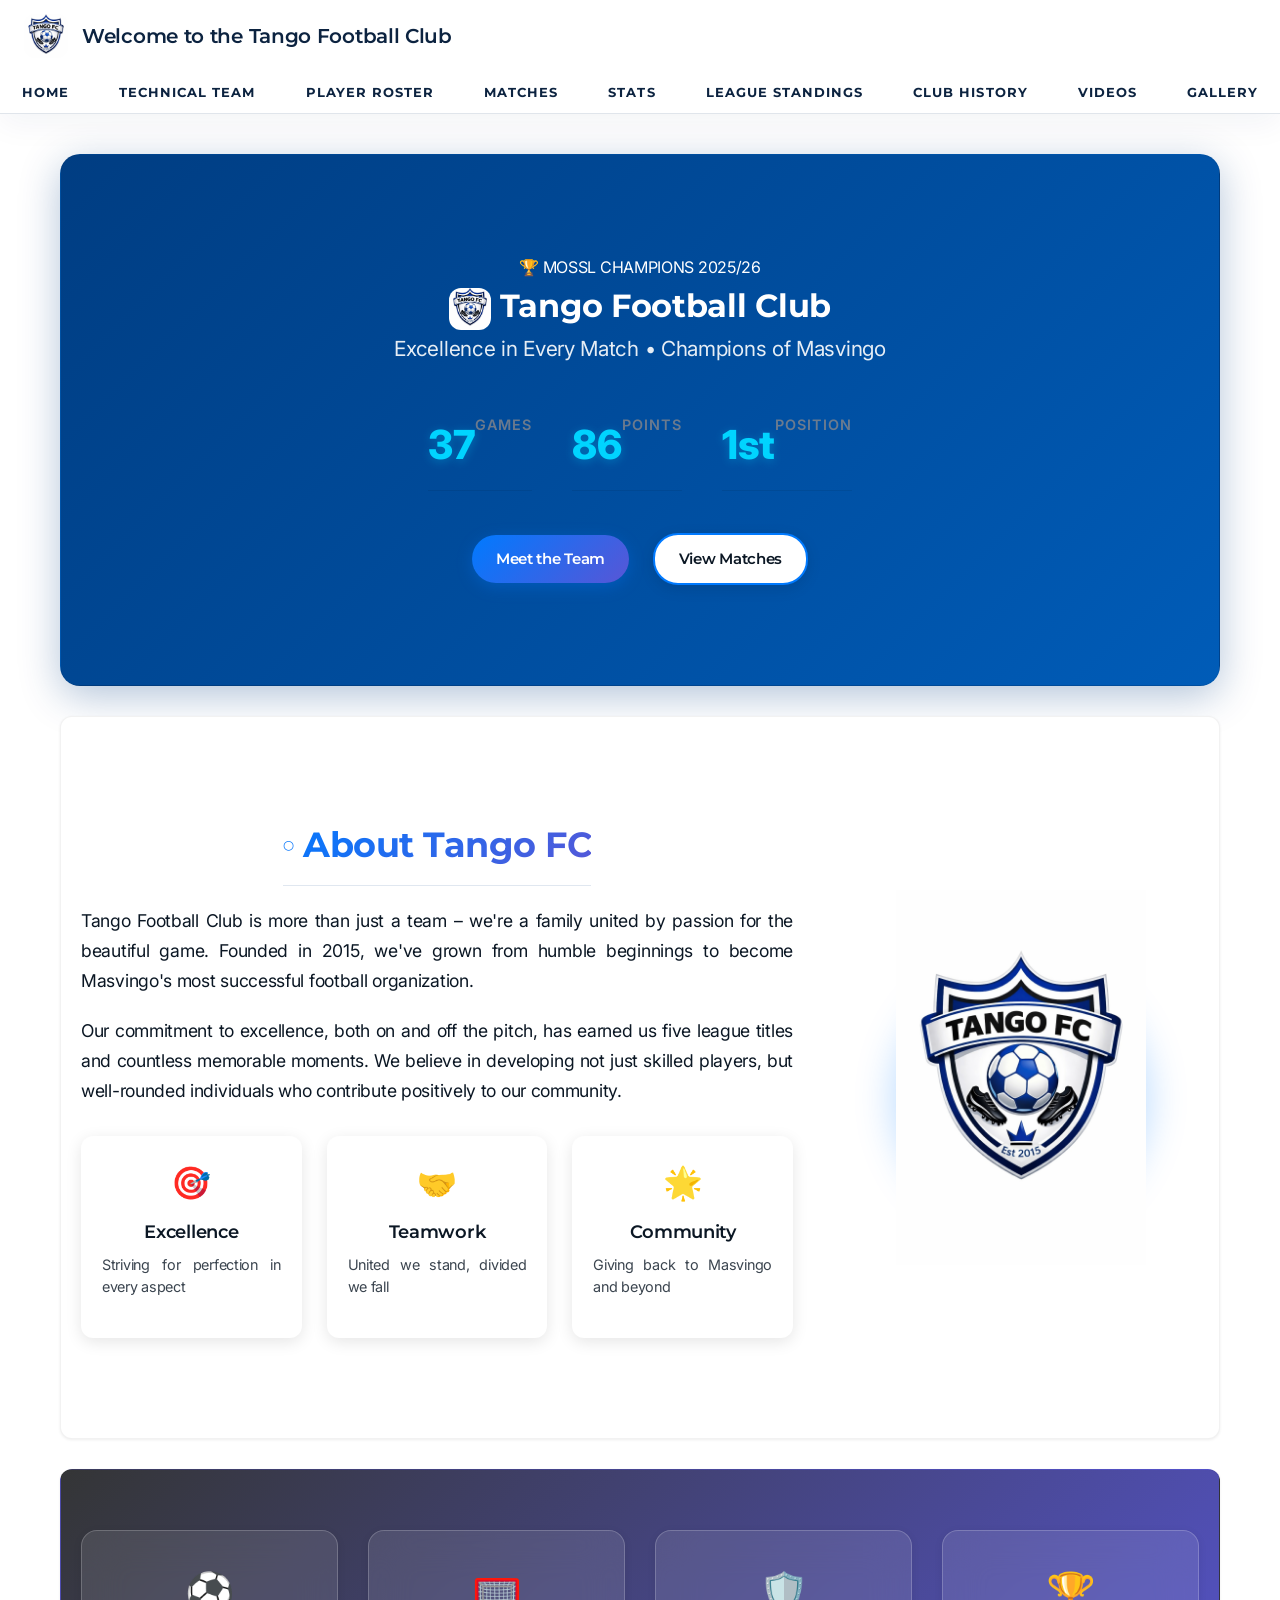
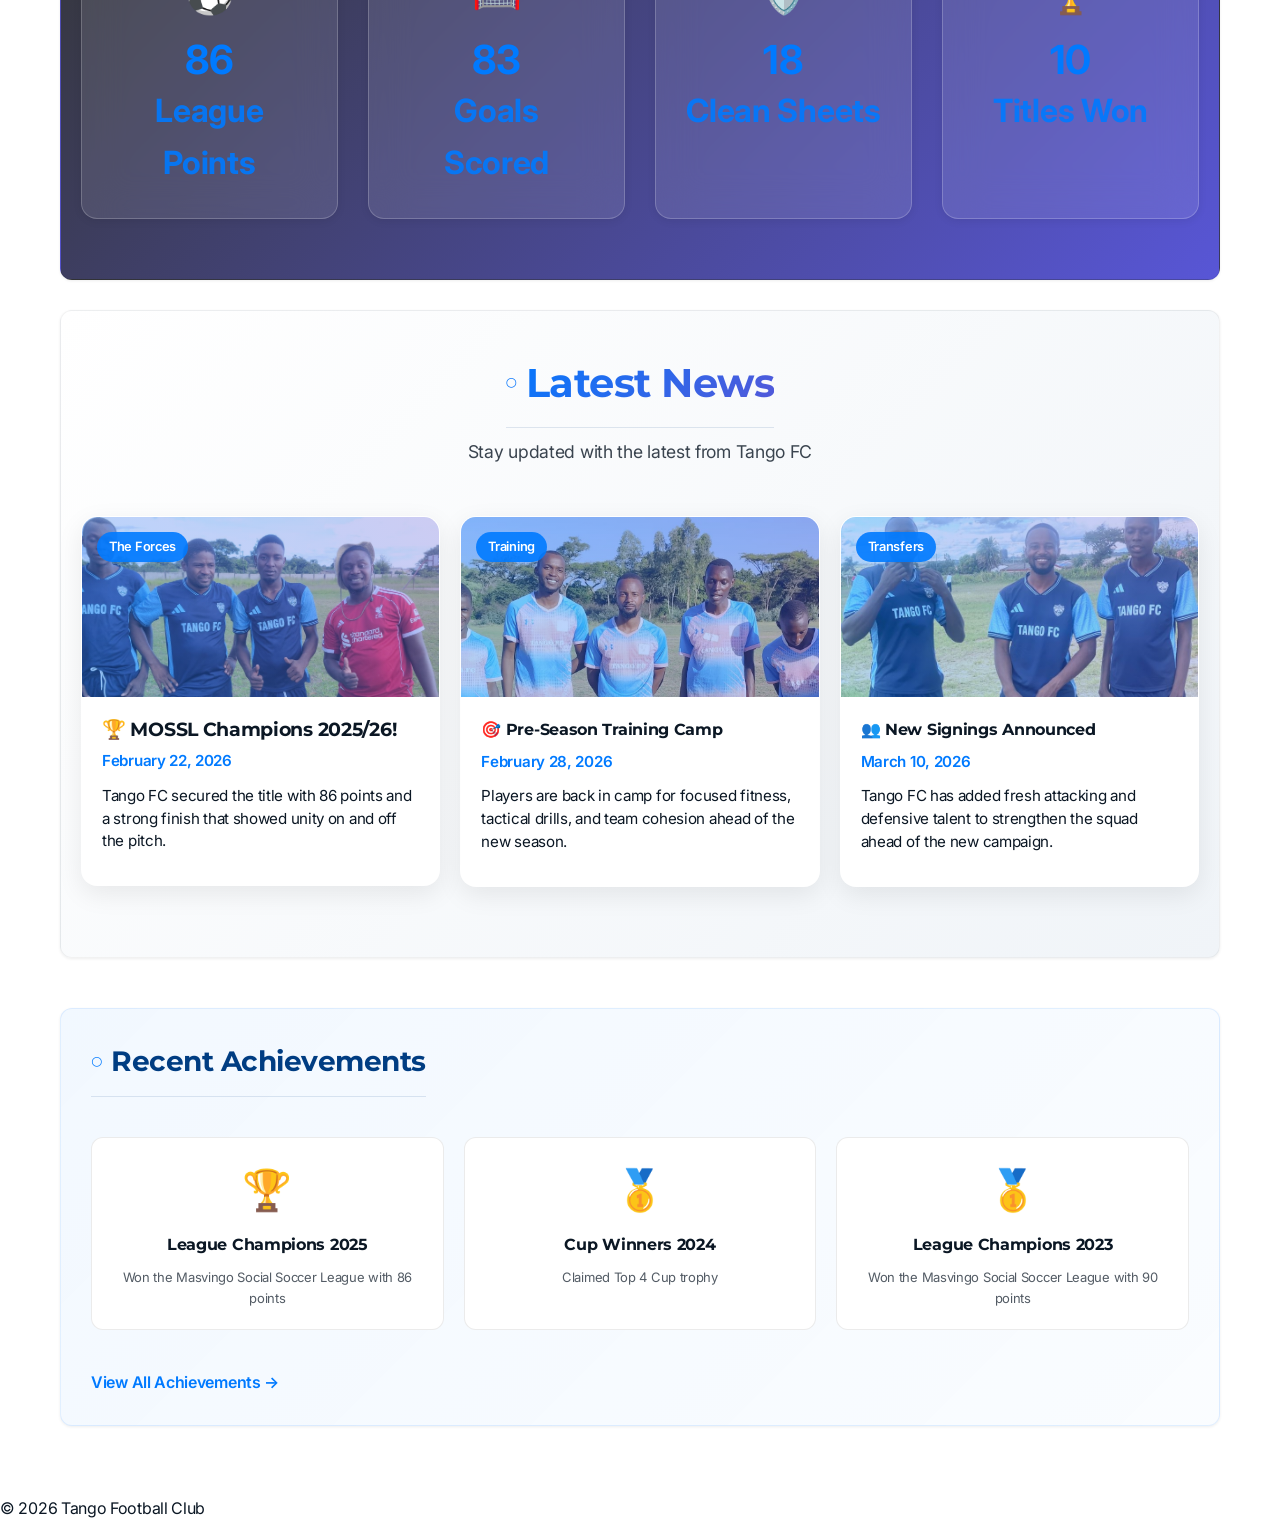
==== index.html @ 54582435 "gall" ====
<!DOCTYPE html>
<html lang="en">
<head>
    <meta charset="UTF-8">
    <meta name="viewport" content="width=device-width, initial-scale=1.0">
    <title>Tango Football Club</title>
    <link rel="stylesheet" href="css/style.css">
    <link rel="stylesheet"
href="https://cdnjs.cloudflare.com/ajax/libs/font-awesome/6.5.0/css/all.min.css">
</head>
<body>
    <header>
        <div class="header-top">
            <div class="header-brand">
                <img src="images/tangoforces.jpg" alt="Tango Forces Logo" class="header-logo">
                <h1>Welcome to the Tango Football Club</h1>
            </div>
        </div>
        <nav>
            <ul class="nav-links">
                <li><a href="index.html">Home</a></li>
                <li><a href="technical-team.html">Technical Team</a></li>
                <li><a href="roster.html">Player Roster</a></li>
                <li><a href="matches.html">Matches</a></li>
                <li><a href="stats.html">Stats</a></li>
                <li><a href="league-standings.html">League Standings</a></li>
                <li><a href="history.html">Club History</a></li>
                <li><a href="videos.html">Videos</a></li>
                <li><a href="gallery.html">Gallery</a></li>
               
            </ul>
        </nav>
    </header>
    <main>
        <!-- Hero Section -->
        <section class="hero">
            <div class="hero-background">
                <div class="hero-overlay"></div>
                <div class="hero-pattern"></div>
            </div>
            <div class="hero-content">
                <div class="hero-badge">
                    <span>🏆 MOSSL CHAMPIONS 2025/26</span>
                </div>
                <h1><img src="images/tangoforces.jpg" alt="Tango Forces Logo" class="hero-logo"> Tango Football Club</h1>
                <p class="hero-subtitle">Excellence in Every Match • Champions of Masvingo</p>
                <div class="hero-stats">
                    <div class="stat-item">
                        <span class="stat-number">37</span>
                        <span class="stat-label">Games</span>
                    </div>
                    <div class="stat-item">
                        <span class="stat-number">86</span>
                        <span class="stat-label">Points</span>
                    </div>
                    <div class="stat-item">
                        <span class="stat-number">1st</span>
                        <span class="stat-label">Position</span>
                    </div>
                </div>
                <div class="hero-actions">
                    <a href="roster.html" class="btn-primary">Meet the Team</a>
                    <a href="matches.html" class="btn-secondary">View Matches</a>
                </div>
            </div>
            <div class="hero-scroll">
               
            </div>
        </section>

        <!-- About Section -->
        <section class="about-club">
            <div class="section-container">
                <div class="about-content">
                    <div class="about-text">
                        <h2 style="text-align: centre;">About Tango FC</h2>
                        <p>Tango Football Club is more than just a team – we're a family united by passion for the beautiful game. Founded in 2015, we've grown from humble beginnings to become Masvingo's most successful football organization.</p>
                        <p>Our commitment to excellence, both on and off the pitch, has earned us five league titles and countless memorable moments. We believe in developing not just skilled players, but well-rounded individuals who contribute positively to our community.</p>
                        <div class="about-values">
                            <div class="value-item">
                                <span class="value-icon">🎯</span>
                                <h4>Excellence</h4>
                                <p>Striving for perfection in every aspect</p>
                            </div>
                            <div class="value-item">
                                <span class="value-icon">🤝</span>
                                <h4>Teamwork</h4>
                                <p>United we stand, divided we fall</p>
                            </div>
                            <div class="value-item">
                                <span class="value-icon">🌟</span>
                                <h4>Community</h4>
                                <p>Giving back to Masvingo and beyond</p>
                            </div>
                        </div>
                    </div>
                    <div class="about-image">
                        <div class="image-placeholder">
                            <img src="images/tangoforces.jpg" width="300" height="800">
                            
                        </div>
                    </div>
                </div>
            </div>
        </section>

        <!-- Quick Stats Section -->
        <section class="quick-stats">
            <div class="stats-container">
                <div class="stat-card">
                    <div class="stat-icon">⚽</div>
                    <div class="stat-info">
                        <span class="stat-value">86</span>
                        <span class="stat-desc">League Points</span>
                    </div>
                </div>
                <div class="stat-card">
                    <div class="stat-icon">🥅</div>
                    <div class="stat-info">
                        <span class="stat-value">83</span>
                        <span class="stat-desc">Goals Scored</span>
                    </div>
                </div>
                <div class="stat-card">
                    <div class="stat-icon">🛡️</div>
                    <div class="stat-info">
                        <span class="stat-value">18</span>
                        <span class="stat-desc">Clean Sheets</span>
                    </div>
                </div>
                <div class="stat-card">
                    <div class="stat-icon">🏆</div>
                    <div class="stat-info">
                        <span class="stat-value">10</span>
                        <span class="stat-desc">Titles Won</span>
                    </div>
                </div>
            </div>
        </section>

     <!-- Latest News Section -->
        <section class="latest-news">
            <div class="section-container">
                <div class="section-header">
                    <h2>Latest News</h2>
                    <p>Stay updated with the latest from Tango FC</p>
                </div>
                <div class="news-grid">
                    <div class="news-card featured">
                        <div class="news-image">
                            <span class="news-category">The Forces</span>
                            <img src="images/new2.jpg" alt="Tango Forces" onerror="this.style.display='none'">
                            <div class="news-overlay"></div>
                        </div>
                        <div class="news-content">
                            <h3>🏆 MOSSL Champions 2025/26!</h3>
                            <p class="news-date">February 22, 2026</p>
                            <p>Tango FC secured the title with 86 points and a strong finish that showed unity on and off the pitch.</p>
                            
                        </div>
                    </div>
                    <div class="news-card">
                        <div class="news-image">
                            <span class="news-category">Training</span>
                            <img src="images/tango1111.jpg" alt="Training Camp" onerror="this.style.display='none'">
                            <div class="news-overlay"></div>
                        </div>
                        <div class="news-content">
                            <h4>🎯 Pre-Season Training Camp</h4>
                            <p class="news-date">February 28, 2026</p>
                            <p>Players are back in camp for focused fitness, tactical drills, and team cohesion ahead of the new season.</p>
                            
                        </div>
                    </div>
                    <div class="news-card">
                        <div class="news-image">
                            <span class="news-category">Transfers</span>
                            <img src="images/new00.jpeg" alt="New Signings" onerror="this.style.display='none'">
                            <div class="news-overlay"></div>
                        </div>
                        <div class="news-content">
                            <h4>👥 New Signings Announced</h4>
                            <p class="news-date">March 10, 2026</p>
                            <p>Tango FC has added fresh attacking and defensive talent to strengthen the squad ahead of the new campaign.</p>
                            
                        </div>
                    </div>
                </div>
            </div>
        </section>

                            
        <section class="achievements-preview">
            <h2>Recent Achievements</h2>
            <div class="achievement-grid">
                <div class="achievement-item">
                    <span class="achievement-icon">🏆</span>
                    <h4>League Champions 2025</h4>
                    <p>Won the Masvingo Social Soccer League with 86 points</p>
                </div>
                <div class="achievement-item">
                    <span class="achievement-icon">🥇</span>
                    <h4>Cup Winners 2024</h4>
                    <p>Claimed Top 4 Cup trophy</p>
                </div>
                <div class="achievement-item">
                    <span class="achievement-icon">🥇</span>
                    <h4>League Champions 2023</h4>
                    <p>Won the Masvingo Social Soccer League with 90 points</p>
                </div>
            </div>
            <a href="history.html" class="view-all-link">View All Achievements →</a>
        </section>

        
            
    </main>
    <footer>
        <p>&copy; 2026 Tango Football Club</p>
    </footer>
    <script src="js/theme.js"></script>
    <script src="js/players.js"></script>
    <script src="js/index.js"></script>
    <script>
const mobileMenu = document.getElementById('mobileMenu');
const navLinks = document.querySelector('.nav-links');

mobileMenu.addEventListener('click', () => {
  navLinks.classList.toggle('show');
});
</script>
</body>
</html>
---- css/style.css ----
/* ========== THEME / COLORS ========== */
@import url('https://fonts.googleapis.com/css2?family=Inter:wght@400;500;600;700;800&family=Montserrat:wght@500;600;700;800&display=swap');

:root {
    --font-base: 'Inter', system-ui, -apple-system, BlinkMacSystemFont, 'Segoe UI', sans-serif;
    --font-heading: 'Montserrat', system-ui, -apple-system, BlinkMacSystemFont, 'Segoe UI', sans-serif;
    --bg-color: #ffffff;
    --text-color: #111;
    --card-bg: #ffffff;
    --goal-color: #0a7d33;
    --yellow-card: #b38b00;
    --red-card: #c62828;
}

/* DARK MODE */

body.dark-mode {
    --bg-color: #0f172a;
    --text-color: #f1f5f9;
    --card-bg: #1e293b;
    --goal-color: #22c55e;
    --yellow-card: #facc15;
    --red-card: #ef4444;
}

:root[data-theme="light"] {
    --bg-color: #ffffff;
    --text-color: #0b1724;
    --card-bg: #ffffff;
    --header-bg: #002b4f;
    --header-text: #ffffff;
    --nav-hover: #001f3a;
    --secondary-bg: #f0f4f8;
}

:root[data-theme="dark"] {
    --bg-color: #0b0f14;
    --text-color: #e6eef6;
    --card-bg: #0f1720;
    --header-bg: #00131f;
    --header-text: #e6eef6;
    --nav-hover: #003a66;
    --secondary-bg: #0b1220;
}

/* ========== RESET / BASE STYLES ========== */
* {
    box-sizing: border-box;
    margin: 0;
    padding: 0;
}

html {
    scroll-behavior: smooth;
}

body {
    font-family: var(--font-base);
    line-height: 1.6;
    text-rendering: optimizeLegibility;
    -webkit-font-smoothing: antialiased;

    transition: background-color 0.3s, color 0.3s;
    letter-spacing: -0.3px;

    color: var(--text-color);
    background-color: var(--bg-color);
}

h1, h2, h3, h4, h5, h6 {
    font-family: var(--font-heading);
}

section h2,
.page-hero h2,
.hero-content h2,
.standings-header h2,
.gallery-hero h2 {
    font-family: var(--font-heading);
    letter-spacing: -0.04em;
}

button,
.btn-primary,
.btn-secondary,
.filter-btn,
.admin-tab-btn,
.logout-btn {
    font-family: var(--font-heading);
}

img,
picture,
video,
iframe {
    max-width: 100%;
    height: auto;
}

/* ========== HEADER / NAVIGATION ========== */
header {
    position: sticky;
    z-index: 100;
    top: 0;

    background-color: #ffffff;
    color: #0c2340;
    border-bottom: 1px solid rgba(0, 45, 90, 0.12);
    box-shadow: 0 10px 30px rgba(15, 44, 90, 0.05);
}

.header-top {
    display: flex;
    align-items: center;
    justify-content: space-between;
    width: 100%;
    max-width: 1300px;
    margin: 0 auto;
    padding: 14px 24px;
    gap: 24px;
}

.header-brand {
    display: flex;
    align-items: center;
    gap: 14px;
}

.header-logo,
.hero-logo {
    width: 44px;
    height: 44px;
    border-radius: 12px;
    object-fit: cover;
}

.hero-logo {
    width: 42px;
    height: 42px;
    vertical-align: middle;
}

.brand {
    display: inline-flex;
    align-items: center;
    gap: 12px;
    text-decoration: none;
    color: #002b4f;
    font-family: var(--font-heading);
    font-size: 16px;
    font-weight: 800;
    letter-spacing: 0.08em;
    text-transform: uppercase;
}

.brand-logo {
    width: 40px;
    height: 40px;
    display: inline-flex;
    align-items: center;
    justify-content: center;
    border-radius: 50%;
    background: linear-gradient(135deg, #003d82 0%, #005cb8 100%);
    color: #ffffff;
    font-size: 18px;
    font-weight: 700;
}

.header-top h1 {
    font-size: 20px;
    font-weight: 600;
}

nav {
    padding: 0;
}

.nav-links {
    list-style: none;
    display: flex;
    flex-wrap: nowrap;
    justify-content: center;
    align-items: center;
    gap: 18px;
    padding: 0;
    margin: 0;
    overflow-x: auto;
    white-space: nowrap;
    -webkit-overflow-scrolling: touch;
}

.nav-links li {
    flex: 0 0 auto;
}

.nav-links li a {
    text-decoration: none;
    color: #0c2340;
    padding: 10px 16px;
    display: block;
    border-radius: 999px;
    transition: background-color 0.25s ease, color 0.25s ease;
}

nav ul {
    display: flex;
    flex-wrap: nowrap;
    justify-content: center;
    overflow-x: auto;
    -webkit-overflow-scrolling: touch;

    max-width: 1300px;
    margin: 0;
    padding: 0;

    list-style: none;
    gap: 18px;
}

nav ul li {
    flex: 0 0 auto;
}

nav a {
    font-family: var(--font-heading);
    font-size: 13px;
    font-weight: 700;
    letter-spacing: 0.08em;
    text-transform: uppercase;

    position: relative;
    padding: 10px 16px;
    transition: all 0.25s ease;
    text-decoration: none;
    color: #0c2340;
    border-radius: 999px;
}

nav a:hover,
nav a.active,
.nav-links li a:hover,
.nav-links li a.active {
    color: #003d82;
    background-color: rgba(0, 92, 184, 0.10);
}

nav a:hover,
nav a.active {
    color: #ffffff;
    background-color: var(--nav-hover);
}

nav a.active::after {
    position: absolute;
    right: 12px;
    bottom: -8px;
    left: 12px;

    height: 3px;

    content: '';

    border-radius: 2px;
    background-color: #ffffff;
}



/* ========== PAGE LAYOUT ========== */
main {
    max-width: 1200px;
    margin: 0 auto;
    padding: 20px;
}

/* ========== HERO SECTION ========== */
.hero {
    margin: 20px 0;
    padding: 100px 40px;

    text-align: center;

    color: white;
    border-radius: 20px;
    background: linear-gradient(135deg, #003d82 0%, #005cb8 100%);
    box-shadow: 0 10px 40px rgba(0, 61, 130, 0.3);
}

.hero-content h2 {
    font-size: 48px;
    font-weight: 700;

    margin-bottom: 10px;

    letter-spacing: -1px;
}

.hero-content p {
    font-size: 20px;
    font-weight: 400;

    opacity: 0.95;
}

section {
    margin: 30px 0;
    padding: 25px;

    transition: box-shadow 0.3s ease;
    animation: fadeIn 0.6s ease-out;

    border: 1px solid rgba(0, 0, 0, 0.05);
    border-radius: 12px;
    background-color: var(--card-bg);
    box-shadow: 0 1px 3px rgba(0, 0, 0, 0.07);
}

section:hover {
    box-shadow: 0 4px 12px rgba(0, 0, 0, 0.1);
}

section h2 {
    font-size: 28px;
    font-weight: 700;

    margin-bottom: 15px;
    padding-bottom: 12px;

    letter-spacing: -0.5px;

    color: #003d82;
    border-bottom: 1px solid rgba(0, 61, 130, 0.12);
    display: inline-flex;
    align-items: center;
    gap: 0.6rem;
}

section h2::before {
    content: '\25CB';
    color: #007aff;
    font-size: 0.8rem;
    line-height: 1;
}

.featured-players {
    margin: 60px 0;
}

.featured-players h2 {
    font-size: 32px;

    margin-bottom: 50px;

    text-align: center;
}

/* ========== PLAYER CUBE / ROSTER SECTION ========== */
.players-cube-grid {
    display: grid;

    margin-top: 30px;
    padding: 20px;

    grid-template-columns: repeat(auto-fit, minmax( 250px, 1fr) );
    gap: 40px;
}

.player-cube-wrapper {
    position: relative;

    display: flex;
    align-items: center;
    justify-content: center;

    height: 320px;

    animation: fadeInUp 0.8s ease-out backwards;

    perspective: 1200px;
}

.player-cube-wrapper:nth-child(1) {
    animation-delay: 0.1s;
}

.player-cube-wrapper:nth-child(2) {
    animation-delay: 0.2s;
}

.player-cube-wrapper:nth-child(3) {
    animation-delay: 0.3s;
}

.player-cube-wrapper:nth-child(4) {
    animation-delay: 0.4s;
}

.player-cube-wrapper:nth-child(5) {
    animation-delay: 0.5s;
}

.player-cube-wrapper:nth-child(6) {
    animation-delay: 0.6s;
}

@keyframes fadeInUp {

from {
    transform: translateY(30px);

    opacity: 0;
}

to {
    transform: translateY(0);

    opacity: 1;
}

}

.player-cube {
    position: relative;

    width: 260px;
    height: 260px;

    cursor: pointer;
    transition: all 0.3s ease;
    animation: gentleRotate 20s infinite linear;

    transform-style: preserve-3d;
}

@keyframes gentleRotate {

0% {
    transform: rotateY(0deg);
}

25% {
    transform: rotateY(90deg);
}

50% {
    transform: rotateY(180deg);
}

75% {
    transform: rotateY(270deg);
}

100% {
    transform: rotateY(360deg);
}

}

.player-cube-wrapper:hover .player-cube {
    transform: scale(1.05);
    animation-play-state: paused;
}

.player-cube-wrapper:hover {
    z-index: 10;
}

.cube-face {
    font-family: -apple-system, BlinkMacSystemFont, 'Segoe UI', sans-serif;

    position: absolute;

    display: flex;
    align-items: center;
    justify-content: center;

    width: 260px;
    height: 260px;

    transition: all 0.3s ease;

    color: #1d1d1f;
    border: 2px solid rgba(0, 123, 255, 0.1);
    border-radius: 20px;
    background: linear-gradient(135deg, #ffffff 0%, #f8f9fa 50%, #e9ecef 100%);
    box-shadow: 0 20px 60px rgba(0, 0, 0, 0.1) , inset 0 2px 0 rgba( 255, 255, 255, 0.8) , inset 0 -2px 4px rgba( 0, 0, 0, 0.05);

    backface-visibility: hidden;
}

.player-cube-wrapper:hover .cube-face {
    box-shadow: 0 30px 80px rgba(0, 123, 255, 0.15) , inset 0 2px 0 rgba( 255, 255, 255, 0.9) , inset 0 -2px 4px rgba( 0, 0, 0, 0.03);
}

.front-face {
    transform: translateZ(130px);
}

.back-face {
    transform: rotateY(180deg) translateZ( 130px);
}

.right-face {
    transform: rotateY(90deg) translateZ( 130px);
}

.left-face {
    transform: rotateY(270deg) translateZ( 130px);
}

/* Cube Face Content Styling */

.cube-face-content {
    display: flex;
    align-items: center;
    flex-direction: column;
    justify-content: center;

    width: 100%;
    height: 100%;
    padding: 20px;

    text-align: center;
}

.cube-face-content h3 {
    font-size: 22px;
    font-weight: 700;

    margin-bottom: 12px;

    color: #1d1d1f;
    text-shadow: 0 1px 2px rgba(0, 0, 0, 0.1);
}

.cube-face-content h4 {
    font-size: 16px;
    font-weight: 600;

    margin-bottom: 15px;

    letter-spacing: 0.5px;
    text-transform: uppercase;

    opacity: 0.8;
    color: #6c757d;
}

.cube-face-content .jersey {
    font-size: 16px;
    font-weight: 500;

    display: inline-block;

    margin-top: 8px;
    padding: 4px 8px;

    opacity: 0.7;
    color: #6c757d;
    border-radius: 8px;
    background: rgba(0, 123, 255, 0.1);
}

.player-passport-photo {
    width: 80px;
    height: 80px;
    margin-bottom: 15px;

    transition: all 0.3s ease;

    border: 3px solid rgba(0, 123, 255, 0.2);
    border-radius: 50%;
    box-shadow: 0 4px 12px rgba(0, 0, 0, 0.15);

    object-fit: cover;
}

.match-status {
    font-size: 0.9rem;

    margin-top: 6px;

    color: var(--text-color);
}

.status-tag {
    font-size: 0.75rem;
    font-weight: 700;

    display: inline-block;

    padding: 4px 8px;

    color: white;
    border-radius: 12px;
}

.status-upcoming {
    background: #007aff;
}

.status-postponed {
    background: #ff8c00;
}

.status-played {
    background: #28a745;
}

.btn-action {
    margin: 0 6px;
    padding: 6px 10px;

    cursor: pointer;

    border: 1px solid rgba(0, 0, 0, 0.08);
    border-radius: 8px;
    background: var(--card-bg);
}

.player-cube-wrapper:hover .player-passport-photo {
    transform: scale(1.05);

    border-color: #007aff;
    box-shadow: 0 6px 20px rgba(0, 123, 255, 0.3);
}

.cube-face-content .nickname-text {
    font-size: 16px;
    font-weight: 600;
    font-style: italic;

    margin-top: 8px;

    color: #007aff;
    text-shadow: 0 1px 2px rgba(0, 123, 255, 0.2);
}

.cube-face-content .position-text {
    font-size: 20px;
    font-weight: 700;

    margin-bottom: 12px;

    color: #1d1d1f;
}



/* Front Face Styling */

.player-front-content {
    width: 100%;

    text-align: center;
}

.player-image-large {
    font-size: 60px;

    display: block;

    margin-bottom: 10px;
}

.player-front-content h3 {
    font-size: 20px;
    font-weight: 700;

    margin-bottom: 8px;

    letter-spacing: -0.5px;
}

.jersey {
    font-size: 14px;
    font-weight: 500;

    opacity: 0.9;
}

/* Back Face Styling */

.player-stats-large {
    width: 100%;
    padding: 20px;

    text-align: center;
}

.player-stats-large h4 {
    font-size: 16px;
    font-weight: 600;

    margin-bottom: 15px;

    opacity: 0.95;
}

.stat-item {
    display: flex;
    justify-content: space-between;

    margin-bottom: 12px;
    padding: 8px 0;

    border-bottom: 1px solid rgba(0, 0, 0, 0.08);
}

.stat-label {
    font-size: 12px;
    font-weight: 500;

    text-transform: uppercase;

    opacity: 0.7;
    color: #86868b;
}

.stat-value {
    font-size: 20px;
    font-weight: 700;

    color: #1d1d1f;
}

/* Right Face Styling */

.player-position-large {
    width: 100%;

    text-align: center;
}

.player-position-large h4 {
    font-size: 16px;
    font-weight: 600;

    margin-bottom: 15px;

    opacity: 0.95;
}

.position-text {
    font-size: 24px;
    font-weight: 700;

    margin-bottom: 15px;
}

.player-position-large .position-badge {
    font-size: 28px;
    font-weight: 700;

    display: flex;
    align-items: center;
    justify-content: center;

    width: 60px;
    height: 60px;
    margin: 0 auto;

    color: #007aff;
    border-radius: 50%;
    background-color: rgba(0, 123, 255, 0.1);
}

/* Left Face Styling */

.player-nickname-large {
    width: 100%;
    padding: 20px;

    text-align: center;
}

.player-nickname-large h4 {
    font-size: 14px;
    font-weight: 600;

    margin-bottom: 15px;

    letter-spacing: 1px;
    text-transform: uppercase;

    opacity: 0.8;
}

.nickname-text {
    font-size: 22px;
    font-weight: 700;
    font-style: italic;
    line-height: 1.4;
}

/* Top Face Styling */

.top-face .player-info {
    display: flex;
    justify-content: space-around;

    width: 100%;
    padding: 15px;

    gap: 20px;
}

.info-item {
    text-align: center;
}

.info-label {
    font-size: 11px;
    font-weight: 600;

    display: block;

    margin-bottom: 8px;

    letter-spacing: 0.5px;
    text-transform: uppercase;

    opacity: 0.8;
}

.info-value {
    font-size: 18px;
    font-weight: 700;

    display: block;
}

/* Bottom Face Styling */

.player-highlight {
    width: 100%;

    text-align: center;
}

.player-highlight h4 {
    font-size: 14px;
    font-weight: 600;

    margin-bottom: 12px;

    text-transform: uppercase;

    opacity: 0.9;
}

.player-highlight p {
    font-size: 16px;
    font-weight: 500;
}


@keyframes fadeIn {

from {
    transform: translateY(20px);

    opacity: 0;
}

to {
    transform: translateY(0);

    opacity: 1;
}

}

/* ========== RESPONSIVE STYLES ========== */
@media(max-width: 768px) {
    .players-cube-grid {
        padding: 10px;

        grid-template-columns: 1fr;
        gap: 30px;
    }

    .player-cube-wrapper {
        height: 240px;
    }

    .player-cube {
        width: 180px;
        height: 180px;
    }

    .cube-face {
        width: 180px;
        height: 180px;

        border-radius: 12px;
    }

    .front-face {
        transform: translateZ(90px);
    }

    .back-face {
        transform: rotateY(180deg) translateZ( 90px);
    }

    .right-face {
        transform: rotateY(90deg) translateZ( 90px);
    }

    .left-face {
        transform: rotateY(-90deg) translateZ( 90px);
    }

    .top-face {
        transform: rotateX(90deg) translateZ( 90px);
    }

    .bottom-face {
        transform: rotateX(-90deg) translateZ( 90px);
    }

    .player-image-large {
        font-size: 60px;
    }

    .player-front-content h3 {
        font-size: 18px;
    }
}

.player-face-id {
    font-size: 48px;

    display: block;

    margin-bottom: 8px;

    animation: bounce 2s infinite;
}

@keyframes bounce {

0%,
100% {
    transform: translateY(0);
}

50% {
    transform: translateY(-10px);
}

}

/* Technical team hierarchy styles */

.technical-grid {
    display: flex;
    align-items: center;
    flex-direction: column;

    padding: 20px 10px;

    gap: 28px;
}

.technical-row {
    display: flex;
    flex-wrap: wrap;
    justify-content: center;

    width: 100%;
    max-width: 1100px;

    gap: 20px;
}

.technical-row.top {
    justify-content: center;
}

.technical-card {
    width: 260px;
    padding: 16px;

    text-align: center;

    border: 1px solid rgba(0, 0, 0, 0.06);
    border-radius: 12px;
    background-color: var(--card-bg);
    box-shadow: 0 6px 18px rgba(0, 0, 0, 0.06);
}

.technical-card .technical-card-inner {
    display: flex;
    align-items: center;
    flex-direction: column;

    gap: 8px;
}

.technical-image {
    font-size: 48px;

    display: flex;
    overflow: hidden;
    align-items: center;
    justify-content: center;

    width: 86px;
    height: 86px;

    border-radius: 50%;
    background: var(--secondary-bg);
}

.team-member-photo {
    width: 100%;
    height: 100%;

    border-radius: 50%;

    object-fit: cover;
}

.member-role {
    font-weight: 700;

    color: #003d82;
}

.member-title {
    font-size: 13px;

    opacity: 0.85;
}

.member-info .experience {
    font-size: 13px;

    opacity: 0.9;
}

@media(max-width: 720px) {
    .technical-card {
        width: 90%;
        max-width: 360px;
    }

    .technical-row {
        gap: 14px;
    }
}

/* ========== MATCHES PAGE ========== */

.matches-header {
    margin: 30px 20px 50px 20px;
    padding: 40px 20px;

    text-align: center;

    border-radius: 20px;
    background: linear-gradient(135deg, rgba( 0, 123, 255, 0.05) 0%, rgba( 0, 123, 255, 0.02) 100%);
}

.matches-header h2 {
    font-size: 36px;
    font-weight: 700;

    background: linear-gradient(135deg, #007aff, #003d82);
    background-clip: text;
    -webkit-background-clip: text;
    -webkit-text-fill-color: transparent;
}

.matches-header p {
    font-size: 18px;
    font-weight: 500;

    opacity: 0.8;
    color: var(--text-color);
}

.season-badge {
    display: inline-block;

    margin-top: 15px;
}

.season-badge span {
    font-size: 12px;
    font-weight: 600;

    padding: 8px 16px;

    letter-spacing: 0.5px;
    text-transform: uppercase;

    color: white;
    border-radius: 20px;
    background: linear-gradient(135deg, #007aff, #0056b3);
    box-shadow: 0 4px 12px rgba(0, 123, 255, 0.2);
}

.matches-filters {
    display: flex;
    flex-wrap: wrap;
    justify-content: center;

    margin-bottom: 40px;
    padding: 0 20px;

    gap: 15px;
}

.match-filter-btn {
    font-size: 15px;
    font-weight: 600;

    position: relative;

    overflow: hidden;

    padding: 14px 28px;

    cursor: pointer;
    transition: all 0.3s ease;

    border: 2px solid rgba(0, 123, 255, 0.2);
    border-radius: 25px;
    background: var(--card-bg);
}

.match-filter-btn::before {
    position: absolute;
    top: 0;
    left: -100%;

    width: 100%;
    height: 100%;

    content: '';
    transition: left 0.5s ease;

    background: linear-gradient(90deg, transparent, rgba( 0, 123, 255, 0.1) , transparent);
}

.match-filter-btn:hover::before {
    left: 100%;
}

.match-filter-btn:hover {
    transform: translateY(-2px);

    border-color: #007aff;
    box-shadow: 0 8px 25px rgba(0, 123, 255, 0.15);
}

.match-filter-btn.active {
    color: white;
    border-color: #007aff;
    background: linear-gradient(135deg, #007aff 0%, #0056b3 100%);
    box-shadow: 0 4px 20px rgba(0, 123, 255, 0.3);
}

.match-refresh-btn {
    font-size: 14px;

    margin-left: 15px;
    padding: 12px 15px;

    cursor: pointer;
    transition: all 0.3s ease;

    color: #007aff;
    border: 1px solid rgba(0, 123, 255, 0.3);
    border-radius: 8px;
    background: rgba(0, 123, 255, 0.1);
}

.match-refresh-btn:hover {
    transform: scale(1.05);

    background: rgba(0, 123, 255, 0.2);
    box-shadow: 0 4px 15px rgba(0, 123, 255, 0.2);
}

/* ========== MATCH CARDS ==========
   Keep a single matches container definition and preserve the final intended layout. */
.matches-container {
    display: flex;
    flex-direction: column;

    max-width: 900px;
    margin: auto;
    padding: 10px;

    gap: 20px;
}

.match-card {
    font-family: 'Segoe UI', Arial, sans-serif;
    padding: 16px 18px;
    transition: transform 0.2s ease, box-shadow 0.2s ease;
    color: #1f2937;
    border: 1px solid rgba(148, 163, 184, 0.28);
    border-radius: 16px;
    background-color: #ffffff;
    box-shadow: 0 6px 18px rgba(15, 23, 42, 0.08);
}

.match-card:hover {
    transform: translateY(-2px);
    box-shadow: 0 12px 28px rgba(15, 23, 42, 0.12);
}

.matches-container {
    display: grid;
    gap: 24px;
}

.match-card-header {
    display: flex;
    justify-content: space-between;
    align-items: center;
    gap: 12px;
    margin-bottom: 16px;
}

.match-meta {
    display: flex;
    flex-wrap: wrap;
    gap: 10px;
    color: #475569;
    font-size: 0.88rem;
    margin-bottom: 14px;
}

.match-meta span {
    display: inline-flex;
    align-items: center;
    gap: 6px;
    padding: 6px 10px;
    border-radius: 999px;
    background: rgba(37, 99, 235, 0.08);
}

.match-teams {
    display: grid;
    grid-template-columns: 1fr auto 1fr;
    align-items: center;
    gap: 14px;
    margin-bottom: 14px;
}

.team {
    display: flex;
    flex-direction: column;
    gap: 6px;
}

.team-name {
    font-size: 1rem;
    font-weight: 700;
    color: #0f172a;
}

.match-score {
    display: inline-flex;
    justify-content: center;
    align-items: center;
    min-width: 90px;
    padding: 12px 16px;
    border-radius: 18px;
    font-size: 1.1rem;
    font-weight: 700;
    color: #0f172a;
    background: rgba(96, 165, 250, 0.15);
}

.team-events {
    background: rgba(226, 242, 255, 0.9);
    border-left: 4px solid #2563eb;
    padding: 12px;
    border-radius: 16px;
}

.match-events-row {
    display: grid;
    grid-template-columns: 1fr 1fr;
    gap: 14px;
}

.team-event {
    display: flex;
    align-items: center;
    gap: 8px;
    padding: 8px 10px;
    border-radius: 12px;
    font-size: 0.85rem;
    line-height: 1.3;
    background: #ffffff;
    border: 1px solid rgba(37, 99, 235, 0.12);
}

.team-event span {
    font-size: 0.82rem;
}

@media(max-width: 768px) {
    .match-teams {
        grid-template-columns: 1fr;
    }

    .match-score {
        margin: 0 auto;
    }

    .match-events-row {
        grid-template-columns: 1fr;
    }
}

/* DATE + COMPETITION */

.match-date {
    font-size: 1rem;
    font-weight: bold;

    flex-wrap: wrap;
    justify-content: center;

    margin-bottom: 12px;

    color: #2c3e50;
}

.match-date .competition {
    font-size: 12px;

    padding: 4px 10px;

    color: #fff;
    border-radius: 6px;
    background-color: #2c3e50;
}

/* MATCH CONTENT */

.match-content {
    display: flex;
    align-items: flex-start;
    justify-content: space-between;

    gap: 10px;
}

/* TEAMS */

.team {
    display: flex;
    flex-direction: column;

    width: 40%;

    gap: 5px;
}

.team-name {
    font-size: 1rem;
    font-weight: 600;

    color: #2c3e50;
}

.home-team,
.away-team {
    font-family: 'Georgia', serif;
}

/* SCORE */

.match-vs .vs-score {
    font-size: 1.4rem;
    font-weight: bold;

    color: #2c3e50;
}

.vs-text {
    font-size: 0.8rem;

    color: #7f8c8d;
}

/* VENUE */

.match-venue {
    font-size: 0.85rem;
    font-style: italic;

    margin-top: 18px;

    text-align: center;

    color: #7f8c8d;
}

.venue {
    font-size: 14px;

    display: flex;
    align-items: center;
    justify-content: center;

    gap: 6px;
}

/* EVENTS */

.team-events {
    display: flex;
    flex-direction: column;
    gap: 6px;

    margin-top: 6px;
    padding: 10px 12px;

    color: #243447;
    border-left: 4px solid #1d4f91;
    border-radius: 10px;
    background-color: #eef6ff;
}

.team-event {
    display: flex;
    align-items: center;
    gap: 8px;

    padding: 8px 12px;
    border-radius: 10px;
    font-size: 0.95rem;
    line-height: 1.4;
}

.event-goal {
    background: #e6f6f0;
    color: #0a7d33;
    border: 1px solid #7dd3a7;
}

.event-assist {
    background: #eff8ff;
    color: #0369a1;
    border: 1px solid #7dd3fc;
}

.event-yellow {
    background: #fef3c7;
    color: #b45309;
    border: 1px solid #facc15;
}

.event-red {
    background: #fee2e2;
    color: #b91c1c;
    border: 1px solid #fca5a5;
}

.event-sub {
    background: #ede9fe;
    color: #5b21b6;
    border: 1px solid #c4b5fd;
}

/* MATCH STATUS COLORS */

.match-card.completed {
    border-left: 5px solid #27ae60;
}

.match-card.upcoming {
    border-left: 5px solid #2980b9;
}

/* ================= MOBILE RESPONSIVE ================= */

@media(max-width: 768px) {
    .match-content {
        flex-direction: column;

        text-align: center;
    }

    .team {
        align-items: center;

        width: 100%;
    }

    .home-team {
        text-align: center;
    }

    .away-team {
        text-align: center;
    }

    .match-vs {
        width: 100%;
        margin: 8px 0;
    }

    .vs-score {
        font-size: 24px;
    }

    .team-events {
        text-align: center;
    }

    .match-date {
        justify-content: center;

        text-align: center;
    }

    .match-venue {
        font-size: 0.85rem;
        font-style: italic;

        margin-top: 18px;

        text-align: center;

        color: #7f8c8d;
    }
    
}

/* ========== RESPONSIVE ========== */

@media(max-width: 768px) {
    .match-content {
        flex-direction: column;

        text-align: center;

        gap: 15px;
    }

    .home-team .team-info,
    .home-team .team-events,
    .away-team .team-info,
    .away-team .team-events {
        align-items: center;

        text-align: center;
    }

    .vs-score {
        font-size: 1.2rem;
    }

    .match-venue {
        font-size: 0.8rem;
    }
}

.vs-score {
    font-size: 1.2rem;
}

.match-venue {
    font-size: 0.8rem;
}

/* ========== ROSTER HERO SECTION ========== */

.roster-hero {
    position: relative;

    overflow: hidden;

    padding: 60px 20px;

    text-align: center;

    color: white;
    background: linear-gradient(135deg, #1a1a2e 0%, #16213e 50%, #0f3460 100%);
}

.roster-hero::before {
    position: absolute;
    top: 0;
    right: 0;
    bottom: 0;
    left: 0;

    content: '';

    opacity: 0.3;
    background: url('data:image/svg+xml, <svg xmlns="http://www.w3.org/2000/svg" viewBox="0 0 100 100"><circle cx="20" cy="20" r="2" fill="rgba( 255, 255, 255, 0.1) "/><circle cx="80" cy="40" r="1" fill="rgba( 255, 255, 255, 0.1) "/><circle cx="40" cy="80" r="1.5" fill="rgba( 255, 255, 255, 0.1) "/></svg>');
}

.hero-content h2 {
    font-size: 3.5rem;
    font-weight: 800;

    margin-bottom: 20px;

    background: linear-gradient(45deg, #ffffff, #e0e7ff);
    background-clip: text;
    -webkit-background-clip: text;
    text-shadow: 0 4px 20px rgba(0, 0, 0, 0.3);

    -webkit-text-fill-color: transparent;
}

.hero-content p {
    font-size: 1.3rem;
    line-height: 1.6;

    max-width: 600px;
    margin-right: auto;
    margin-bottom: 40px;
    margin-left: auto;

    opacity: 0.9;
}

.hero-stats {
    display: flex;
    justify-content: center;

    margin-bottom: 30px;

    gap: 40px;
}

.hero-stats .stat-item {
    text-align: center;
}

.hero-stats .stat-number {
    font-size: 2.5rem;
    font-weight: 800;

    display: block;

    margin-bottom: 5px;

    color: #00d4ff;
    text-shadow: 0 2px 10px rgba(0, 212, 255, 0.3);
}

.hero-stats .stat-label {
    font-size: 0.9rem;
    font-weight: 600;

    letter-spacing: 1px;
    text-transform: uppercase;

    opacity: 0.8;
}

.hero-image {
    margin-top: 30px;
}

.trophy-icon {
    font-size: 4rem;

    animation: bounce 3s infinite;
}

@keyframes bounce {

0%,
20%,
50%,
80%,
100% {
    transform: translateY(0);
}

40% {
    transform: translateY(-10px);
}

60% {
    transform: translateY(-5px);
}

}

/* ========== ROSTER FILTERS ========== */

.roster-filters {
    padding: 40px 20px;

    border-top: 1px solid rgba(255, 255, 255, 0.1);
    border-bottom: 1px solid rgba(255, 255, 255, 0.1);
    background: linear-gradient(135deg, rgba( 255, 255, 255, 0.05) 0%, rgba( 255, 255, 255, 0.02) 100%);
}

.filter-container {
    max-width: 1200px;
    margin: 0 auto;

    text-align: center;
}

.filter-container h3 {
    font-size: 1.5rem;
    font-weight: 700;

    margin-bottom: 25px;

    color: var(--text-color);
}

.filter-buttons {
    display: flex;
    flex-wrap: wrap;
    justify-content: center;

    gap: 15px;
}

.filter-btn {
    font-weight: 600;

    position: relative;

    display: flex;
    overflow: hidden;
    align-items: center;

    padding: 12px 20px;

    cursor: pointer;
    transition: all 0.3s ease;

    color: var(--text-color);
    border: 2px solid rgba(0, 123, 255, 0.2);
    border-radius: 50px;
    background: var(--card-bg);
    box-shadow: 0 4px 15px rgba(0, 0, 0, 0.08);

    gap: 8px;
}

.filter-btn::before {
    position: absolute;
    top: 0;
    left: -100%;

    width: 100%;
    height: 100%;

    content: '';
    transition: left 0.5s;

    background: linear-gradient(90deg, transparent, rgba( 0, 123, 255, 0.1) , transparent);
}

.filter-btn:hover::before {
    left: 100%;
}

.filter-btn:hover {
    transform: translateY(-3px);

    border-color: rgba(0, 123, 255, 0.4);
    box-shadow: 0 8px 25px rgba(0, 123, 255, 0.15);
}

.filter-btn:focus {
    outline: none;
    box-shadow: 0 0 0 4px rgba(0, 123, 255, 0.1);
}

.filter-btn.active {
    transform: translateY(-2px);

    color: #ffffff;
    border-color: #007aff;
    background: linear-gradient(135deg, #007aff 0%, #0056b3 100%);
    box-shadow: 0 6px 20px rgba(0, 123, 255, 0.3);
}

.filter-icon {
    font-size: 1.2rem;
}

/* ========== PLAYERS SECTION ========== */

.players-section {
    position: relative;

    overflow: hidden;

    padding: 60px 20px;

    background: var(--bg-color);
}

.players-section::before {
    position: absolute;
    top: 0;
    right: 0;
    bottom: 0;
    left: 0;

    content: '';
    pointer-events: none;

    background-image: radial-gradient(circle at 20% 80%, rgba( 0, 123, 255, 0.03) 0%, transparent 50%) , radial-gradient( circle at 80% 20%, rgba( 0, 123, 255, 0.03) 0%, transparent 50%) , radial-gradient( circle at 40% 40%, rgba( 0, 123, 255, 0.02) 0%, transparent 50%);
}

.players-cube-grid {
    position: relative;
    z-index: 1;

    display: grid;

    max-width: 1400px;
    margin: 0 auto;

    grid-template-columns: repeat(auto-fit, minmax( 280px, 1fr) );
    gap: 40px;
}

/* ========== ROSTER FOOTER ========== */

.roster-footer {
    padding: 60px 20px;

    text-align: center;

    border-top: 1px solid rgba(0, 0, 0, 0.1);
    background: linear-gradient(135deg, #f8f9fa 0%, #e9ecef 100%);
}

.footer-content h3 {
    font-size: 2rem;
    font-weight: 700;

    margin-bottom: 15px;

    color: var(--text-color);
}

.footer-content p {
    font-size: 1.1rem;

    max-width: 500px;
    margin-right: auto;
    margin-bottom: 30px;
    margin-left: auto;

    opacity: 0.8;
}

.footer-actions {
    display: flex;
    flex-wrap: wrap;
    justify-content: center;

    gap: 20px;
}

.btn-primary,
.btn-secondary {
    font-size: 1rem;
    font-weight: 600;

    display: inline-flex;
    align-items: center;

    padding: 15px 30px;

    transition: all 0.3s ease;
    text-decoration: none;

    border-radius: 50px;

    gap: 10px;
}

.btn-primary {
    color: white;
    background: linear-gradient(135deg, #007aff 0%, #0056b3 100%);
    box-shadow: 0 4px 15px rgba(0, 123, 255, 0.3);
}

.btn-primary:hover {
    transform: translateY(-2px);

    box-shadow: 0 8px 25px rgba(0, 123, 255, 0.4);
}

.btn-secondary {
    color: #007aff;
    border: 2px solid #007aff;
    background: white;
    box-shadow: 0 4px 15px rgba(0, 0, 0, 0.1);
}

.btn-secondary:hover {
    transform: translateY(-2px);

    color: white;
    background: #007aff;
    box-shadow: 0 8px 25px rgba(0, 123, 255, 0.3);
}

/* ========== RESPONSIVE DESIGN ========== */

@media(max-width: 768px) {
    .roster-hero {
        padding: 35px 16px;
    }

    .hero-content h2 {
        font-size: 2.3rem;
    }

    .hero-content p {
        font-size: 1rem;
    }

    .hero-stats {
        gap: 18px;
    }

    .hero-stats .stat-number {
        font-size: 1.9rem;
    }

    .filter-buttons {
        gap: 10px;
    }

    .filter-btn {
        font-size: 0.9rem;
        padding: 9px 14px;
    }

    .players-cube-grid {
        grid-template-columns: repeat(auto-fit, minmax(200px, 1fr));
        gap: 24px;
    }

    .player-cube-wrapper {
        height: 250px;
    }

    .player-cube,
    .cube-face {
        width: 200px;
        height: 200px;
    }

    .front-face {
        transform: translateZ(100px);
    }

    .back-face {
        transform: rotateY(180deg) translateZ(100px);
    }

    .right-face {
        transform: rotateY(90deg) translateZ(100px);
    }

    .left-face {
        transform: rotateY(270deg) translateZ(100px);
    }

    .footer-actions {
        align-items: center;
        flex-direction: column;
    }

    .btn-primary,
    .btn-secondary {
        justify-content: center;
        width: 180px;
    }
}

@media(max-width: 480px) {
    .hero-content h2 {
        font-size: 1.8rem;
    }

    .hero-stats {
        flex-direction: column;
        gap: 15px;
    }

    .players-cube-grid {
        grid-template-columns: 1fr;
        gap: 18px;
    }

    .player-cube-wrapper {
        height: 220px;
    }

    .player-cube,
    .cube-face {
        width: 180px;
        height: 180px;
    }

    .front-face {
        transform: translateZ(90px);
    }

    .back-face {
        transform: rotateY(180deg) translateZ(90px);
    }

    .right-face {
        transform: rotateY(90deg) translateZ(90px);
    }

    .left-face {
        transform: rotateY(270deg) translateZ(90px);
    }

    .back-face {
        transform: rotateY(180deg) translateZ( 110px);
    }

    .right-face {
        transform: rotateY(90deg) translateZ( 110px);
    }

    .left-face {
        transform: rotateY(270deg) translateZ( 110px);
    }
}

.match-card {
    font-family: 'Georgia', 'Times New Roman', serif;

    padding: 20px 25px;

    transition: transform 0.3s ease, box-shadow 0.3s ease;

    color: #333;
    border: 1px solid #ddd;
    border-radius: 15px;
    background-color: #ffffff;
    box-shadow: 0 8px 20px rgba(0, 0, 0, 0.12);
}

.match-card::before {
    position: absolute;
    top: 0;
    left: 0;

    width: 4px;
    height: 100%;

    content: '';
    transition: opacity 0.3s ease;

    opacity: 0;
    background: linear-gradient(180deg, #007aff, #0056b3);
}

.match-card:hover {
    transform: translateY(-4px);

    box-shadow: 0 15px 35px rgba(0, 0, 0, 0.2);
}

.match-card:hover {
    transform: translateY(-4px);

    border-color: rgba(0, 123, 255, 0.2);
    box-shadow: 0 12px 40px rgba(0, 0, 0, 0.12);
}

.match-card.upcoming {
    border-left: 4px solid #28a745;
}

.match-card.upcoming::before {
    background: linear-gradient(180deg, #28a745, #1e7e34);
}

.match-card.completed {
    border-left: 4px solid #007aff;
}

.match-card.completed::before {
    background: linear-gradient(180deg, #007aff, #0056b3);
}

.match-date {
    font-size: 1rem;
    font-weight: bold;

    flex-wrap: wrap;
    justify-content: center;

    margin-bottom: 12px;

    color: #2c3e50;
}

.match-date .day {
    font-size: 16px;
    font-weight: 700;

    margin-bottom: 5px;

    color: var(--text-color);
}

.match-date .time {
    font-size: 14px;
    font-weight: 500;

    opacity: 0.8;
    color: var(--text-color);
}

.match-date .competition {
    font-size: 12px;

    padding: 4px 10px;

    color: #fff;
    border-radius: 6px;
    background-color: #2c3e50;
}

.competition.league {
    color: #007aff;
    border: 1px solid rgba(0, 123, 255, 0.2);
    background: linear-gradient(135deg, rgba( 0, 123, 255, 0.15) , rgba( 0, 123, 255, 0.08) );
}

.competition.cup {
    color: #d4a017;
    border: 1px solid rgba(255, 193, 7, 0.3);
    background: linear-gradient(135deg, rgba( 255, 193, 7, 0.15) , rgba( 255, 193, 7, 0.08) );
}

.competition.friendly {
    color: #6c757d;
    border: 1px solid rgba(108, 117, 125, 0.3);
    background: linear-gradient(135deg, rgba( 108, 117, 125, 0.15) , rgba( 108, 117, 125, 0.08) );
}

.match-content {
    display: flex;
    align-items: center;
    flex: 1;
    justify-content: space-between;

    gap: 40px;
}

.team {
    display: flex;
    flex-direction: column; /* stack name + events */

    gap: 5px;
}

.team-info {
    display: flex;
    flex-direction: column;

    gap: 5px;
}

/* Home team: left align */

.home-team .team-info,
.home-team .team-events {
    align-items: flex-start;

    text-align: left;
}

/* Away team: right align */

.away-team .team-info,
.away-team .team-events {
    align-items: flex-end;

    text-align: right;
}

/* Team name styling */

.team-name {
    font-family: 'Georgia', serif; /* classic font */
    font-size: 1rem;
    font-weight: 600;

    color: #2c3e50;
}

.match-card:hover .team-name {
    color: #007aff;
}

.score {
    font-size: 36px;
    font-weight: 700;
    line-height: 1;

    transition: all 0.3s ease;

    color: var(--text-color);
}

.match-card:hover .score {
    transform: scale(1.05);

    color: #007aff;
}

.match-vs {
    position: relative;

    text-align: center;
}

.vs-text {
    font-size: 14px;
    font-weight: 600;

    letter-spacing: 1px;
    text-transform: uppercase;

    opacity: 0.7;
    color: var(--text-color);
}

.vs-score {
    font-size: 1.4rem;
    font-weight: bold;

    color: #2c3e50;
}

.match-venue {
    font-size: 0.85rem;
    font-style: italic;

    margin-top: 18px;

    text-align: center;

    color: #7f8c8d;
}

.match-venue::before {
    font-size: 16px;

    content: '📍';
}

/* ========== RESPONSIVE DESIGN ========== */

@media(max-width: 768px) {
    .matches-header {
        margin: 20px 15px 40px 15px;
        padding: 30px 20px;
    }

    .matches-header h2 {
        font-size: 28px;
    }

    .matches-header p {
        font-size: 16px;
    }

    .matches-filters {
        padding: 0 15px;

        gap: 10px;
    }

    .match-filter-btn {
        font-size: 14px;

        padding: 12px 20px;
    }

    .match-refresh-btn {
        font-size: 14px;

        margin-left: auto;
        padding: 12px 15px;

        cursor: pointer;
        transition: all 0.3s ease;

        color: #007aff;
        border: 1px solid rgba(0, 123, 255, 0.3);
        border-radius: 8px;
        background: rgba(0, 123, 255, 0.1);
    }

    .match-refresh-btn:hover {
        transform: scale(1.05);

        background: rgba(0, 123, 255, 0.2);
    }

    .match-refresh-btn {
        font-size: 14px;

        margin-left: auto;
        padding: 12px 15px;

        cursor: pointer;
        transition: all 0.3s ease;

        color: #007aff;
        border: 1px solid rgba(0, 123, 255, 0.3);
        border-radius: 8px;
        background: rgba(0, 123, 255, 0.1);
    }

    .match-refresh-btn:hover {
        transform: scale(1.05);

        background: rgba(0, 123, 255, 0.2);
    }

    .matches-container {
        padding: 0 15px;

        gap: 15px;
    }

    .match-card {
        flex-direction: column;

        padding: 20px;

        text-align: center;

        gap: 20px;
    }

    .match-date {
        flex-direction: row;
        justify-content: center;

        min-width: unset;
        padding-right: 0;
        padding-bottom: 15px;

        border-right: none;
        border-bottom: 2px solid rgba(0, 123, 255, 0.1);

        gap: 15px;
    }

    .match-date .day {
        font-size: 14px;

        margin-bottom: 0;
    }

    .match-date .time {
        font-size: 13px;
    }

    .match-date .competition {
        margin-top: 0;
    }

    .match-content {
        flex-direction: column;

        gap: 20px;
    }

    .team {
        padding: 0 !important;
    }

    .team-name {
        font-size: 15px;

        margin-bottom: 10px;
    }

    .score {
        font-size: 32px;
    }

    .match-vs {
        order: -1;
    }

    .vs-score {
        font-size: 18px;
    }

    .match-venue {
        font-size: 13px;

        justify-content: center;

        margin-top: 10px;
        padding-top: 15px;
        padding-left: 0;

        border-top: 2px solid rgba(0, 123, 255, 0.1);
        border-left: none;
    }
}

@media(max-width: 480px) {
    .matches-header h2 {
        font-size: 24px;
    }

    .match-card {
        padding: 15px;
    }

    .match-date {
        flex-direction: column;

        padding-bottom: 10px;

        gap: 8px;
    }

    .score {
        font-size: 28px;
    }

    .team-name {
        font-size: 14px;
    }
}

/* No matches state */

.no-matches {
    margin: 20px 0;
    padding: 60px 20px;

    text-align: center;

    border: 1px solid rgba(255, 255, 255, 0.1);
    border-radius: 15px;
    background: linear-gradient(135deg, rgba( 255, 255, 255, 0.1) , rgba( 255, 255, 255, 0.05) );
}

.no-matches-icon {
    font-size: 4rem;

    margin-bottom: 20px;

    opacity: 0.7;
}

.no-matches h3 {
    font-size: 1.5rem;

    margin-bottom: 10px;

    color: var(--text-primary);
}

.no-matches p {
    font-size: 1rem;

    margin: 0;

    color: var(--text-secondary);
}

/* Loading state */

.loading-matches {
    display: flex;
    align-items: center;
    flex-direction: column;

    padding: 60px 20px;

    text-align: center;

    gap: 20px;
}

.loading-spinner {
    width: 50px;
    height: 50px;

    animation: spin 1s linear infinite;

    border: 4px solid rgba(0, 123, 255, 0.1);
    border-left: 4px solid #007aff;
    border-radius: 50%;
}

@keyframes spin {

0% {
    transform: rotate(0deg);
}

100% {
    transform: rotate(360deg);
}

}

.loading-matches p {
    font-size: 1rem;

    margin: 0;

    color: var(--text-secondary);
}

/* ========== CLUB HISTORY PAGE ========== */

.history-header {
    margin-bottom: 40px;

    text-align: center;
}

.club-info {
    margin-bottom: 40px;
    padding: 30px;

    border: 1px solid rgba(0, 123, 255, 0.1);
    border-radius: 12px;
    background: linear-gradient(135deg, rgba( 0, 123, 255, 0.05) 0%, rgba( 0, 123, 255, 0.02) 100%);
}

.club-details h3 {
    font-size: 24px;

    margin-bottom: 15px;
}

.club-details p {
    line-height: 1.8;

    margin: 10px 0;
}

.season-stats {
    margin: 40px 0;
}

.season-overview {
    padding: 30px;

    border: 1px solid rgba(255, 255, 255, 0.1);
    border-radius: 16px;
    background: var(--card-bg);
    box-shadow: 0 8px 32px rgba(0, 0, 0, 0.1);
}

.league-info h4 {
    font-size: 1.5rem;

    margin-bottom: 20px;

    text-align: center;

    color: #007aff;
}

.stats-grid {
    display: grid;

    margin-bottom: 30px;

    grid-template-columns: repeat(auto-fit, minmax( 120px, 1fr) );
    gap: 15px;
}

.stat-box {
    padding: 20px;

    text-align: center;

    border: 1px solid rgba(0, 122, 255, 0.2);
    border-radius: 12px;
    background: linear-gradient(135deg, rgba( 0, 122, 255, 0.1) , rgba( 88, 86, 214, 0.1) );
}

.stats-grid .stat-number {
    font-size: 2rem;
    font-weight: 700;

    display: block;

    margin-bottom: 5px;

    color: #007aff;
}

.stats-grid .stat-label {
    font-size: 0.9rem;
    font-weight: 500;

    opacity: 0.8;
}

.top-scorers h4 {
    font-size: 1.3rem;

    margin-bottom: 20px;

    text-align: center;
}

.scorers-list {
    display: flex;
    flex-direction: column;

    gap: 12px;
}

.scorer-item {
    display: flex;
    align-items: center;
    justify-content: space-between;

    padding: 15px 20px;

    border: 1px solid rgba(0, 122, 255, 0.1);
    border-radius: 10px;
    background: rgba(0, 122, 255, 0.05);
}

.scorer-rank {
    font-weight: 700;

    min-width: 40px;

    color: #007aff;
}

.scorer-name {
    font-weight: 600;

    flex: 1;

    margin: 0 15px;
}

.scorer-goals {
    font-weight: 500;

    color: #5856d6;
}

.club-philosophy {
    margin: 40px 0;
}

.philosophy-content {
    padding: 30px;

    border: 1px solid rgba(255, 255, 255, 0.1);
    border-radius: 16px;
    background: var(--card-bg);
    box-shadow: 0 8px 32px rgba(0, 0, 0, 0.1);
}

.philosophy-intro {
    margin-bottom: 30px;

    text-align: center;
}

.philosophy-intro h4 {
    font-size: 1.5rem;

    margin-bottom: 15px;

    color: #007aff;
}

.philosophy-intro p {
    font-size: 1.1rem;
    line-height: 1.6;

    opacity: 0.9;
}

.philosophy-pillars {
    display: grid;

    grid-template-columns: repeat(auto-fit, minmax( 250px, 1fr) );
    gap: 20px;
}

.pillar-card {
    padding: 25px;

    transition: all 0.3s ease;
    text-align: center;

    border: 1px solid rgba(0, 122, 255, 0.1);
    border-radius: 12px;
    background: linear-gradient(135deg, rgba( 0, 122, 255, 0.05) , rgba( 88, 86, 214, 0.05) );
}

.pillar-card:hover {
    transform: translateY(-5px);

    box-shadow: 0 8px 25px rgba(0, 122, 255, 0.15);
}

.pillar-card h5 {
    font-size: 1.2rem;
    font-weight: 600;

    margin-bottom: 10px;

    color: #007aff;
}

.pillar-card p {
    font-size: 0.95rem;
    line-height: 1.6;

    opacity: 0.8;
}

.achievements-section {
    margin: 40px 0;
}

.achievements-container {
    display: grid;

    margin-top: 20px;

    grid-template-columns: repeat(auto-fit, minmax( 290px, 1fr) );
    gap: 20px;
}

.achievement-card {
    display: flex;

    padding: 20px;

    transition: all 0.3s ease;

    border: 1px solid rgba(0, 0, 0, 0.08);
    border-radius: 12px;
    background: var(--card-bg);

    gap: 15px;
}

.achievement-card:hover {
    transform: translateY(-4px);

    box-shadow: 0 8px 20px rgba(0, 0, 0, 0.1);
}

.achievement-year {
    font-size: 20px;
    font-weight: 700;

    min-width: 60px;

    color: #007aff;
}

.achievement-content h4 {
    font-size: 16px;

    margin-bottom: 8px;
}

.achievement-content p {
    font-size: 13px;
    line-height: 1.6;

    opacity: 0.8;
}

.milestones-section {
    margin: 40px 0;
    padding: 10px 0 20px;
}

.timeline {
    display: grid;
    grid-template-columns: repeat(auto-fit, minmax(220px, 1fr));
    gap: 16px;
    padding-left: 0;
    border-left: none;
}

.timeline::before {
    display: none;
}

.timeline-item {
    position: relative;
    display: block;
    margin-bottom: 0;
}

.timeline-marker {
    position: absolute;
    left: 16px;
    top: 16px;
    width: 10px;
    height: 10px;
    border-radius: 50%;
    background: #007aff;
    border: 2px solid #ffffff;
    box-shadow: 0 0 0 2px rgba(0, 123, 255, 0.15);
}

.timeline-content {
    background: rgba(0, 123, 255, 0.05);
    border: 1px solid rgba(0, 123, 255, 0.16);
    border-radius: 16px;
    padding: 18px 16px 16px 40px;
    min-height: 120px;
}

.timeline-year {
    font-size: 0.9rem;
    font-weight: 700;
    color: #002b5c;
    margin-bottom: 6px;
    display: inline-block;
}

.timeline-description {
    color: #334155;
    line-height: 1.5;
    font-size: 0.9rem;
}

/* ========== PLAYER OF MONTH VOTING ========== */

.player-of-month {
    margin: 40px 0;
}

.voting-container {
    display: flex;
    flex-direction: column;

    margin-top: 20px;

    gap: 15px;
}

.vote-btn {
    font-weight: 600;

    padding: 12px 24px;

    cursor: pointer;
    transition: all 0.3s ease;

    color: white;
    border: none;
    border-radius: 8px;
    background: #007aff;
}

.vote-btn:hover {
    background: #0056b3;
}

/* ========== GALLERY PAGE ========== */

.gallery-header {
   margin: 30px 20px 50px 20px;
    padding: 40px 20px;

    text-align: center;

    border-radius: 20px;
    background: linear-gradient(135deg, rgba( 0, 123, 255, 0.05) 0%, rgba( 0, 123, 255, 0.02) 100%);
}

.gallery-header h2 {
    font-size: 36px;
    font-weight: 700;

    background: linear-gradient(135deg, #007aff, #003d82);
    background-clip: text;
    -webkit-background-clip: text;
    -webkit-text-fill-color: transparent;
}

.gallery-header p {
    font-size: 18px;
    font-weight: 500;

    opacity: 0.8;
    color: var(--text-color);
}

.gallery-container {
    width: 100%; /* Full width of the page */
    max-width: 100%; /* Prevents limiting to a smaller container */
    margin: 0 auto; /* Center if needed */
    padding: 0 20px; /* Optional spacing */
}

.gallery-section {
    width: 100%;
    padding: 30px;

    transition: all 0.3s ease;

    border: 1px solid rgba(0, 123, 255, 0.1);
    border-radius: 16px;
    background: var(--card-bg);
    box-shadow: 0 4px 20px rgba(0, 0, 0, 0.08);
}

.gallery-section:hover {
    transform: translateY(-2px);

    box-shadow: 0 8px 30px rgba(0, 0, 0, 0.12);
}

.section-title {
    font-size: 24px;
    font-weight: 700;

    position: relative;

    margin-bottom: 25px;
    padding-bottom: 15px;

    cursor: pointer;
    user-select: none;
    transition: all 0.3s ease;
    text-align: center;

    color: var(--text-color);
    border-bottom: 3px solid #007aff;
}

.section-title:hover {
    color: #007aff;
    border-bottom-color: #0056b3;
}

.subsection {
    overflow: hidden;

    margin-bottom: 30px;

    border: 1px solid rgba(0, 123, 255, 0.08);
    border-radius: 12px;
    background: var(--secondary-bg);
}

.subsection-title {
    font-size: 18px;
    font-weight: 600;

    display: flex;
    align-items: center;
    justify-content: space-between;

    margin: 0;
    padding: 18px 20px;

    cursor: pointer;
    user-select: none;
    transition: all 0.3s ease;

    color: var(--text-color);
    border-left: 4px solid #007aff;
    background: var(--card-bg);
}

.subsection-title:hover {
    padding-left: 25px;

    background: rgba(0, 123, 255, 0.05);
}

.subsection-title::after {
    font-size: 14px;

    content: '▶';
    transition: transform 0.3s ease;
}

.subsection-title.open::after {
    transform: rotate(90deg);
}

.gallery-grid {
    display: grid;

    margin-top: 20px;

    grid-template-columns: repeat(auto-fit, minmax( 280px, 1fr) );
    gap: 20px;
}

.gallery-item {
    display: flex;
    overflow: hidden;
    flex-direction: column;

    transition: transform 0.3s ease, box-shadow 0.3s ease;

    border-radius: 12px;
    background-color: #fff;
    box-shadow: 0 8px 20px rgba(0, 0, 0, 0.1);
}

.gallery-item:hover {
    transform: translateY(-4px);

    box-shadow: 0 12px 30px rgba(0, 0, 0, 0.2);
}

.gallery-item img,

/* Video element */

.gallery-item video {
    width: 100%;
    height: 180px;

    border-bottom: 1px solid #eee;
    border-radius: 12px 12px 0 0;

    object-fit: cover;
}

/* Video title */

.video-title {
    font-family: 'Georgia', serif; /* classic/professional look */
    font-size: 1rem;
    font-weight: 600;

    padding: 10px 15px;

    text-align: center;

    color: #2c3e50;
    background-color: #fafafa;
}

.gallery-item:hover img,
.gallery-item:hover video {
    transform: scale(1.05);
}

.gallery-item p {
    font-size: 13px;
    font-weight: 500;

    position: absolute;
    right: 0;
    bottom: 0;
    left: 0;

    margin: 0;
    padding: 12px 15px;

    transition: transform 0.3s ease;
    transform: translateY(100%);
    text-align: center;

    color: white;
    background: linear-gradient(to top, rgba( 0, 0, 0, 0.9) , rgba( 0, 0, 0, 0.6) );
}

.gallery-item:hover p {
    transform: translateY(0);
}

.play-overlay {
    font-size: 48px;

    position: absolute;
    z-index: 2;
    top: 50%;
    left: 50%;

    transform: translate(-50%, -50%);
    pointer-events: none;

    opacity: 0.8;
    color: white;
    text-shadow: 0 2px 10px rgba(0, 0, 0, 0.5);
}

.lightbox {
    position: fixed;
    z-index: 1000;
    top: 0;
    left: 0;

    display: none;
    align-items: center;
    justify-content: center;

    width: 100%;
    height: 100%;

    background: rgba(0, 0, 0, 0.95);

    backdrop-filter: blur(5px);
}

.lightbox-close {
    font-size: 40px;

    position: absolute;
    top: 20px;
    right: 30px;

    display: flex;
    align-items: center;
    justify-content: center;

    width: 50px;
    height: 50px;

    cursor: pointer;
    transition: all 0.3s ease;

    color: white;
    border-radius: 50%;
    background: rgba(0, 0, 0, 0.5);
}

.lightbox-close:hover {
    transform: scale(1.1);

    background: rgba(0, 0, 0, 0.7);
}

.lightbox img,
.lightbox video {
    max-width: 90%;
    max-height: 90%;

    border-radius: 8px;
    box-shadow: 0 10px 40px rgba(0, 0, 0, 0.5);

    object-fit: contain;
}

@media(max-width: 1024px) {
    .gallery-container {
        padding: 0 15px;

        grid-template-columns: 1fr;
        gap: 40px;
    }

    .gallery-grid {
        grid-template-columns: repeat(auto-fill, minmax( 220px, 1fr) );
        gap: 15px;
    }
}

@media(max-width: 768px) {
    .gallery-header h2 {
        font-size: 28px;
    }

    .gallery-section {
        padding: 20px;
    }

    .section-title {
        font-size: 20px;
    }

    .subsection-title {
        font-size: 16px;

        padding: 15px 18px;
    }

    .gallery-grid {
        padding: 15px;

        grid-template-columns: repeat(auto-fill, minmax( 200px, 1fr) );
        gap: 12px;
    }

    .gallery-item p {
        font-size: 12px;

        padding: 10px 12px;
    }
}

/* Responsive for mobile */

@media(max-width: 768px) {
    .gallery-item video {
        height: 160px;
    }

    .video-title {
        font-size: 0.95rem;

        padding: 8px 12px;
    }

    /* Play overlay container */

    .gallery-item {
        position: relative;

        cursor: pointer;
    }

    .gallery-item::after {
        font-size: 3rem;

        position: absolute;
        top: 50%;
        left: 50%;

        content: '►';
        transition: opacity 0.3s ease, transform 0.3s ease;
        transform: translate(-50%, -50%);
        pointer-events: none; /* allows clicking video */

        opacity: 0;
        color: rgba(255, 255, 255, 0.8);
        text-shadow: 0 4px 10px rgba(0, 0, 0, 0.5);
    }

    .gallery-item:hover::after {
        transform: translate(-50%, -50%) scale( 1.1);

        opacity: 1;
    }

    /* Optional: slightly darken video on hover for contrast */

    .gallery-item video {
        transition: filter 0.3s ease;
    }

    .gallery-item:hover video {
        filter: brightness(0.8);
    }

    /* Fullscreen video overlay */

    .video-lightbox {
        position: fixed;
        z-index: 9999;
        top: 0;
        left: 0;

        display: none; /* hidden by default */
        align-items: center;
        justify-content: center;

        width: 100vw;
        height: 100vh;
        padding: 20px;

        background: rgba(0, 0, 0, 0.9);
    }

    .video-lightbox video {
        max-width: 90%;
        max-height: 90%;

        border-radius: 12px;
        box-shadow: 0 10px 30px rgba(0, 0, 0, 0.5);
    }

    /* LIGHTBOX */

    #lightbox {
        position: fixed;
        top: 0;
        left: 0;

        display: none;
        align-items: center;
        justify-content: center;

        width: 100%;
        height: 100%;

        background: rgba(0, 0, 0, 0.95);
    }

    #lightbox img {
        max-width: 90%;
        max-height: 80%;
    }

    .close-btn {
        font-size: 24px;

        position: absolute;
        top: 20px;
        right: 25px;

        cursor: pointer;
    }

    /* Close button */

    .video-lightbox .close-btn {
        font-family: 'Georgia', serif;
        font-size: 2rem;

        position: absolute;
        z-index: 10000;
        top: 20px;
        right: 30px;

        cursor: pointer;

        color: #fff;
    }
}

/* FEATURED VIDEO */

.featured-video {
    padding: 60px 20px;
}

.featured-container {
    display: grid;
    align-items: center;

    max-width: 1100px;
    margin: auto;

    grid-template-columns: 2fr 1fr;
    gap: 30px;
}

.featured-container video {
    width: 100%;

    border-radius: 10px;
}

/* FILTERS */

.video-filters {
    margin: 30px 0;

    text-align: center;
}

.video-filters button {
    font-weight: 600;

    margin: 5px;
    padding: 10px 18px;

    cursor: pointer;

    border: none;
    border-radius: 20px;
    background: #eee;
}

.video-filters button:hover {
    color: white;
    background: #007aff;
}

/* VIDEO GRID */

.gallery-grid {
    display: grid;

    max-width: 1200px;
    margin: auto;
    padding: 20px;

    grid-template-columns: repeat(auto-fit, minmax( 260px, 1fr) );
    gap: 25px;
}

.video-card {
    position: relative;

    overflow: hidden;

    cursor: pointer;
    transition: 0.3s;

    border-radius: 12px;
    background: white;
    box-shadow: 0 6px 18px rgba(0, 0, 0, 0.08);
}

.video-card:hover {
    transform: translateY(-6px);
}

.video-card img {
    display: block;

    width: 100%;
}

/* PLAY BUTTON */

.play-button {
    font-size: 40px;

    position: absolute;
    top: 50%;
    left: 50%;

    padding: 10px 18px;

    transform: translate(-50%, -50%);

    color: white;
    border-radius: 50%;
    background: rgba(0, 0, 0, 0.6);
}

/* VIDEO MODAL */

.video-modal {
    position: fixed;
    z-index: 9999;
    top: 0;
    left: 0;

    display: none;
    align-items: center;
    justify-content: center;

    width: 100%;
    height: 100%;

    background: rgba(0, 0, 0, 0.9);
}

.video-modal video {
    max-width: 90%;
    max-height: 90%;
}

.video-modal.active {
    display: flex;
}

/* ===== VIDEOS PAGE ===== */

.section-title {
    font-size: 28px;

    margin: 20px 0;

    text-align: center;

    color: #0a2f6b;
}

/* GRID */

.videos-grid {
    display: grid;

    padding: 20px;

    grid-template-columns: repeat(auto-fit, minmax( 260px, 1fr) );
    gap: 25px;
}

/* CARD */

.video-card {
    position: relative;

    overflow: hidden;

    cursor: pointer;
    transition: 0.3s;

    border-radius: 12px;
    background: white;
    box-shadow: 0 4px 12px rgba(0, 0, 0, 0.1);
}

.video-card:hover {
    transform: translateY(-6px);

    box-shadow: 0 8px 20px rgba(0, 0, 0, 0.15);
}

/* VIDEO */

.video-thumb {
    width: 100%;
    height: 200px;

    object-fit: cover;
}

/* PLAY BUTTON */

.play-btn {
    font-size: 20px;

    position: absolute;
    top: 80px;
    left: 50%;

    padding: 10px 15px;

    transform: translateX(-50%);

    color: white;
    border-radius: 50%;
    background: rgba(0, 0, 0, 0.6);
}

/* TAG */

.video-tag {
    font-size: 12px;

    position: absolute;
    top: 10px;
    left: 10px;

    padding: 5px 10px;

    color: white;
    border-radius: 5px;
    background: #2563eb;
}

/* TITLE */

.video-card h3 {
    font-size: 16px;

    padding: 10px;

    color: #0a2f6b;
}

/* COUNTER */

.video-counter {
    margin: 10px;

    text-align: center;

    color: #555;
}

/* LIGHTBOX */

.video-lightbox {
    position: fixed;
    z-index: 999;
    top: 0;
    left: 0;

    display: none;
    align-items: center;
    justify-content: center;

    width: 100%;
    height: 100%;

    background: rgba(0, 0, 0, 0.9);
}

.video-lightbox video {
    width: 90%;
    max-width: 800px;

    border-radius: 10px;
}

.close-btn {
    font-size: 30px;

    position: absolute;
    top: 20px;
    right: 30px;

    cursor: pointer;

    color: white;
}

/* MOBILE */

@media(max-width: 768px) {
    .video-thumb {
        height: 180px;
    }
}

/* RESPONSIVE */

@media(max-width: 900px) {
    .featured-container {
        text-align: center;

        grid-template-columns: 1fr;
    }
}

/*
==============================
ADMIN HEADER
==============================
*/

.admin-header {
    margin-bottom: 30px;

    text-align: center;
}

/*
==============================
LAYOUT
==============================
*/

.admin-container {
    display: flex;

    min-height: 500px;

    gap: 20px;
}

.admin-sidebar {
    display: flex;
    flex-direction: column;

    min-width: 200px;

    gap: 10px;
}

/*
==============================
SIDEBAR TABS
==============================
*/

.admin-tab-btn {
    font-weight: 600;

    padding: 12px 16px;

    cursor: pointer;
    transition: all 0.3s ease;
    text-align: left;

    border: 1px solid rgba(0, 0, 0, 0.1);
    border-radius: 8px;
    background: var(--card-bg);
}

.admin-tab-btn:hover {
    background: rgba(0, 123, 255, 0.05);
}

.admin-tab-btn.active {
    color: white;
    border-color: #007aff;
    background: #007aff;
}

/*
==============================
CONTENT AREA
==============================
*/

.admin-content {
    flex: 1;

    padding: 30px;

    border: 1px solid rgba(0, 0, 0, 0.08);
    border-radius: 12px;
    background: var(--card-bg);
}

.admin-tab {
    display: none;
}

.admin-tab.active {
    display: block;
}

/*
==============================
FORMS
==============================
*/

.admin-form {
    display: flex;
    flex-direction: column;

    max-width: 600px;

    gap: 15px;
}

/* sections */

.form-section {
    margin-bottom: 20px;
    padding: 20px;

    border: 1px solid rgba(0, 123, 255, 0.1);
    border-radius: 12px;
    background: rgba(0, 123, 255, 0.02);
}

.form-section h4 {
    font-size: 16px;
    font-weight: 600;

    margin: 0 0 15px 0;
    padding-bottom: 8px;

    color: var(--text-color);
    border-bottom: 2px solid #007aff;
}

/* form rows */

.form-row {
    display: grid;

    grid-template-columns: 1fr 1fr;
    gap: 15px;
}

.form-group {
    display: flex;
    flex-direction: column;

    gap: 5px;
}

.form-group label {
    font-size: 14px;
    font-weight: 600;

    color: var(--text-color);
}

.form-group input,
.form-group select {
    font-family: inherit;

    padding: 10px;

    transition: border-color 0.3s ease;

    border: 1px solid rgba(0, 0, 0, 0.1);
    border-radius: 6px;
}

.form-group input:focus,
.form-group select:focus {
    border-color: #007aff;
    outline: none;
    box-shadow: 0 0 0 2px rgba(0, 123, 255, 0.1);
}

/*
==============================
SAVE BUTTON
==============================
*/

.btn-save {
    font-weight: 600;

    display: flex;
    align-items: center;
    align-self: flex-start;

    padding: 12px 24px;

    cursor: pointer;
    transition: all 0.3s ease;

    color: white;
    border: none;
    border-radius: 8px;
    background: #007aff;

    gap: 8px;
}

.btn-save:hover {
    transform: translateY(-1px);

    background: #0056b3;
    box-shadow: 0 4px 12px rgba(0, 123, 255, 0.3);
}

/*
==============================
ADMIN LIST
==============================
*/

.admin-list {
    display: flex;
    flex-direction: column;

    margin-top: 20px;

    gap: 10px;
}

.admin-list-item {
    display: flex;
    align-items: center;
    justify-content: space-between;

    padding: 15px;

    border: 1px solid rgba(0, 123, 255, 0.1);
    border-radius: 8px;
    background: rgba(0, 123, 255, 0.05);
}

/*
==============================
PLAYER STATS BADGES
==============================
*/

.player-stats {
    font-size: 13px;

    display: flex;

    gap: 8px;
}

.stat-badge {
    font-weight: 600;

    padding: 3px 8px;

    border: 1px solid rgba(0, 123, 255, 0.2);
    border-radius: 6px;
    background: rgba(0, 123, 255, 0.08);
}

/*
==============================
ADMIN ACTION BUTTONS
==============================
*/

.admin-actions {
    display: flex;

    gap: 10px;
}

.btn-edit,
.btn-delete {
    font-size: 12px;
    font-weight: 600;

    padding: 6px 12px;

    cursor: pointer;
    transition: all 0.3s ease;

    border: none;
    border-radius: 6px;
}

.btn-edit {
    color: white;
    background: #007aff;
}

.btn-edit:hover {
    background: #0056b3;
}

.btn-delete {
    color: white;
    background: #ff3b30;
}

/*
==============================
MATCH CARDS
==============================
*/

.matches-container {
    display: grid;
    grid-template-columns: repeat(auto-fit, minmax(220px, 1fr));
    gap: 16px;
    max-width: 1180px;
    margin: 0 auto;
    padding: 12px 0 22px;
}

.match-card {
    position: relative;
    display: grid;
    gap: 10px;
    padding: 12px 12px 10px;
    border-radius: 18px;
    background: #121a2a;
    border: 1px solid rgba(255, 255, 255, 0.08);
    box-shadow: 0 18px 32px rgba(0, 0, 0, 0.24);
    color: #e2e8f0;
    overflow: hidden;
}

.match-card::before {
    content: '';
    position: absolute;
    top: 0;
    left: 0;
    width: 100%;
    height: 4px;
    background: linear-gradient(90deg, rgba(59, 130, 246, 0.95), rgba(16, 185, 129, 0.95));
}

.match-card > * {
    position: relative;
    z-index: 1;
}

.match-card:hover {
    transform: translateY(-1px);
    box-shadow: 0 20px 38px rgba(0, 0, 0, 0.28);
}

.match-card-header {
    display: flex;
    justify-content: space-between;
    align-items: center;
    gap: 10px;
    font-size: 0.68rem;
    color: #94a3b8;
}

.match-competition,
.match-venue {
    display: inline-flex;
    align-items: center;
    gap: 6px;
}

.match-venue {
    justify-self: end;
}

.match-status {
    font-size: 0.64rem;
    font-weight: 700;
    text-transform: uppercase;
    letter-spacing: 0.14em;
    padding: 2px 7px;
    border-radius: 999px;
    background: rgba(255, 255, 255, 0.06);
    color: #cbd5e1;
}

.match-card.upcoming .match-status {
    color: #93c5fd;
}

.match-card.completed .match-status {
    color: #86efac;
}

.match-teams {
    display: grid;
    grid-template-columns: 1fr auto 1fr;
    gap: 10px;
    align-items: center;
}

.team {
    display: flex;
    flex-direction: column;
    gap: 2px;
    text-align: center;
}

.team-name {
    font-size: 0.72rem;
    font-weight: 800;
    text-transform: uppercase;
    color: #f8fafc;
}

.score-block {
    display: flex;
    flex-direction: column;
    align-items: center;
    gap: 4px;
}

.match-score {
    min-width: 60px;
    padding: 7px 10px;
    border-radius: 14px;
    font-size: 1.35rem;
    font-weight: 900;
    text-align: center;
    color: #f8fafc;
    background: rgba(255, 255, 255, 0.08);
    border: 1px solid rgba(148, 163, 184, 0.16);
}

.match-events-row {
    display: grid;
    grid-template-columns: 1fr 1fr;
    gap: 10px;
}

.team-events {
    display: grid;
    gap: 6px;
    font-size: 0.66rem;
    color: #e2e8f0;
    text-align: left;
}

.team-events.right-events {
    text-align: right;
}

.team-event {
    display: inline-flex;
    align-items: center;
    justify-content: flex-start;
    gap: 6px;
    padding: 4px 6px;
    border-radius: 10px;
    font-size: 0.65rem;
    font-weight: 600;
    background: rgba(255, 255, 255, 0.04);
    border-left: 3px solid rgba(255, 255, 255, 0.12);
    color: #f8fafc;
    white-space: nowrap;
}

.team-events.right-events .team-event {
    justify-content: flex-end;
}

.team-event.event-goal { border-color: #34d399; }
.team-event.event-assist { border-color: #60a5fa; }
.team-event.event-yellow { border-color: #facc15; }
.team-event.event-red { border-color: #f87171; }
.team-event.event-sub { border-color: #c084fc; }

.match-card .team-event::before {
    display: none;
}

@media (max-width: 860px) {
    .matches-container {
        grid-template-columns: repeat(auto-fit, minmax(200px, 1fr));
    }
}

@media (max-width: 720px) {
    .matches-container {
        grid-template-columns: repeat(2, minmax(0, 1fr));
    }

    .match-card {
        padding: 14px 14px;
    }

    .match-card-header {
        flex-direction: column;
        align-items: flex-start;
    }

    .match-teams,
    .match-events-row {
        grid-template-columns: 1fr;
    }

    .match-score {
        width: 100%;
    }
}

@media (max-width: 540px) {
    .matches-container {
        grid-template-columns: repeat(2, minmax(0, 1fr));
    }

    .match-card {
        padding: 12px 12px;
        border-radius: 18px;
    }

    .team-name {
        font-size: 0.78rem;
    }

    .match-score {
        font-size: 1.35rem;
        padding: 10px 10px;
    }
}

/*
==============================
MATCH EVENTS
==============================
*/

#eventsList {
    display: flex;
    flex-direction: column;

    margin-top: 15px;

    gap: 8px;
}

.admin-event {
    font-size: 14px;

    display: flex;
    align-items: center;
    justify-content: space-between;

    padding: 10px 12px;

    border: 1px solid rgba(0, 123, 255, 0.1);
    border-radius: 8px;
    background: rgba(0, 123, 255, 0.05);
}

/* event icons */

.event-goal {
    font-weight: 600;

    color: #34c759;
}

.event-assist {
    color: #007aff;
}

.event-yellow {
    color: #ffcc00;
}

.event-red {
    color: #ff3b30;
}

/*
==============================
MATCH EVENT TIMELINE
==============================
*/

.match-events-timeline {
    display: flex;
    flex-direction: column;

    margin-top: 10px;

    gap: 6px;
}

.timeline-event {
    font-size: 13px;

    display: flex;
    justify-content: space-between;
}

.timeline-home {
    width: 45%;

    text-align: left;
}

.timeline-away {
    width: 45%;

    text-align: right;
}

.timeline-minute {
    font-weight: 600;

    width: 10%;

    text-align: center;

    color: #007aff;
}

/*
==============================
STATS DASHBOARD
==============================
*/

.stats-overview {
    display: grid;

    margin-bottom: 30px;

    grid-template-columns: repeat(auto-fit, minmax( 200px, 1fr) );
    gap: 20px;
}

.stat-card {
    padding: 20px;

    transition: all 0.3s ease;
    text-align: center;

    border: 1px solid rgba(0, 123, 255, 0.1);
    border-radius: 12px;
    background: var(--card-bg);
    box-shadow: 0 2px 8px rgba(0, 0, 0, 0.08);
}

.stat-card:hover {
    transform: translateY(-2px);

    box-shadow: 0 4px 16px rgba(0, 0, 0, 0.12);
}

.stat-card h4 {
    font-size: 14px;
    font-weight: 600;

    margin: 0 0 10px 0;

    opacity: 0.8;
    color: var(--text-color);
}

.stat-card span {
    font-size: 32px;
    font-weight: 700;

    color: #007aff;
}

/*
==============================
RESPONSIVE
==============================
*/

@media(max-width: 768px) {
    .admin-container {
        flex-direction: column;

        gap: 20px;
    }

    .admin-sidebar {
        overflow-x: auto;
        flex-direction: row;

        min-width: unset;
        padding: 10px 0;

        gap: 8px;
    }

    .admin-tab-btn {
        font-size: 14px;

        min-width: 120px;
        padding: 10px 14px;

        white-space: nowrap;
    }

    .admin-content {
        padding: 20px;
    }

    .form-row {
        grid-template-columns: 1fr;
        gap: 12px;
    }

    .stats-overview {
        grid-template-columns: repeat(2, 1fr);
        gap: 15px;
    }

    .stat-card {
        padding: 15px;
    }

    .stat-card span {
        font-size: 24px;
    }
}

/* ========== PLAYER PROFILE PAGE ========== */

.player-profile {
    padding: 20px;
}

.back-btn {
    font-weight: 600;

    margin-bottom: 20px;
    padding: 10px 20px;

    cursor: pointer;

    color: white;
    border: none;
    border-radius: 6px;
    background: #007aff;
}

.back-btn:hover {
    background: #0056b3;
}

.profile-container {
    max-width: 800px;
    margin: 0 auto;
}

.profile-header {
    display: flex;
    align-items: center;

    margin-bottom: 40px;
    padding: 30px;

    border-radius: 12px;
    background: var(--card-bg);

    gap: 30px;
}

.profile-image {
    min-width: 200px;
}

.profile-image img {
    width: 100%;

    border-radius: 12px;
    box-shadow: 0 8px 20px rgba(0, 0, 0, 0.1);
}

.profile-info h1 {
    font-size: 32px;

    margin-bottom: 10px;
}

.profile-info p {
    font-size: 16px;

    margin: 8px 0;

    opacity: 0.8;
}

.new-signing-indicator {
    font-size: 12px;
    font-weight: 700;

    margin-left: 10px;
    padding: 4px 8px;

    animation: pulse 2s infinite;

    color: white;
    border-radius: 12px;
    background: linear-gradient(135deg, #ff6b35, #f7931e);
}

.profile-stats {
    margin-bottom: 20px;
    padding: 30px;

    border-radius: 12px;
    background: var(--card-bg);
}

.stats-grid {
    display: grid;

    margin-top: 20px;

    grid-template-columns: repeat(auto-fit, minmax( 150px, 1fr) );
    gap: 20px;
}

.stat-box {
    padding: 20px;

    text-align: center;

    border: 1px solid rgba(0, 123, 255, 0.1);
    border-radius: 8px;
    background: rgba(0, 123, 255, 0.05);
}

.profile-stats .stat-label {
    font-size: 12px;
    font-weight: 600;

    display: block;

    margin-bottom: 10px;

    opacity: 0.7;
}

.profile-stats .stat-number {
    font-size: 32px;
    font-weight: 700;

    display: block;

    color: #007aff;
}

.profile-actions {
    display: flex;

    gap: 10px;
}

/* ========== HOME PAGE IMPROVEMENTS ========== */

.quick-link {
    font-weight: 600;

    display: inline-block;

    padding: 12px 24px;

    transition: all 0.3s ease;
    text-decoration: none;

    color: white;
    border-radius: 8px;
    background: #007aff;
}

.quick-link:hover {
    transform: translateY(-2px);

    background: #0056b3;
}

.achievements-preview {
    margin: 50px 0;
    padding: 30px;

    border: 1px solid rgba(0, 123, 255, 0.1);
    border-radius: 12px;
    background: linear-gradient(135deg, rgba( 0, 123, 255, 0.05) 0%, rgba( 0, 123, 255, 0.02) 100%);
}

.achievement-grid {
    display: grid;

    margin: 25px 0;

    grid-template-columns: repeat(auto-fit, minmax( 200px, 1fr) );
    gap: 20px;
}

.achievement-item {
    padding: 20px;

    transition: all 0.3s ease;
    text-align: center;

    border: 1px solid rgba(0, 0, 0, 0.08);
    border-radius: 12px;
    background: var(--card-bg);
}

.achievement-item:hover {
    transform: translateY(-4px);

    box-shadow: 0 8px 20px rgba(0, 0, 0, 0.1);
}

.achievement-icon {
    font-size: 40px;

    display: block;

    margin-bottom: 10px;
}

.achievement-item h4 {
    font-size: 16px;

    margin: 10px 0;
}

.achievement-item p {
    font-size: 13px;

    opacity: 0.7;
}

.view-all-link {
    font-weight: 600;

    display: inline-block;

    margin-top: 15px;

    transition: all 0.3s ease;
    text-decoration: none;

    color: #007aff;
}

.view-all-link:hover {
    transform: translateX(5px);
}

/* ===== HOMEPAGE SECTIONS ===== */

/* Latest News Section */
.latest-news {
    padding: 20px 0;
    background: linear-gradient(135deg, var(--bg-color) 0%, var(--secondary-bg) 100%);
}

.section-container {
    max-width: 1200px;
    margin: 0 auto;
    padding: 0 20px;
}

.section-header {
    text-align: center;
    margin-bottom: 50px;
}

.section-header h2 {
    font-size: 2.5rem;
    font-weight: 700;
    margin-bottom: 10px;
    background: linear-gradient(135deg, #007aff, #5856d6);
    background-clip: text;
    -webkit-background-clip: text;
    -webkit-text-fill-color: transparent;
}

.section-header p {
    font-size: 1.1rem;
    opacity: 0.8;
    max-width: 600px;
    margin: 0 auto;
}

.news-grid {
    display: grid;
    grid-template-columns: repeat(3, minmax(220px, 1fr));
    gap: 20px;
    align-items: start;
    margin-bottom: 30px;
}

.news-card {
    min-height: 260px;
    width: 100%;
}

.news-card {
    background: var(--card-bg);
    border-radius: 16px;
    overflow: hidden;
    box-shadow: 0 8px 26px rgba(0, 0, 0, 0.08);
    transition: all 0.3s ease;
    border: 1px solid rgba(255, 255, 255, 0.13);
}

.news-card:hover {
    transform: translateY(-3px);
    box-shadow: 0 16px 32px rgba(0, 0, 0, 0.12);
}

.news-card.featured {
    position: relative;
}

.news-image {
    position: relative;
    height: 180px;
    overflow: hidden;
}

.news-image img {
    width: 100%;
    height: 100%;
    object-fit: cover;
    transition: transform 0.3s ease;
}

.news-card:hover .news-image img {
    transform: scale(1.05);
}

.news-overlay {
    position: absolute;
    top: 0;
    left: 0;
    right: 0;
    bottom: 0;
    background: linear-gradient(45deg, rgba(0, 122, 255, 0.3), rgba(88, 86, 214, 0.3));
}

.news-category {
    position: absolute;
    top: 15px;
    left: 15px;
    background: rgba(0, 122, 255, 0.9);
    color: white;
    padding: 5px 12px;
    border-radius: 20px;
    font-size: 0.8rem;
    font-weight: 600;
    z-index: 2;
}

.news-content {
    padding: 20px;
}

.news-content h3 {
    font-size: 1.2rem;
    font-weight: 700;
    margin-bottom: 8px;
    line-height: 1.3;
}

.news-content h4 {
    font-size: 1rem;
    font-weight: 700;
    margin-bottom: 8px;
}

.news-date {
    color: #007aff;
    font-size: 0.82rem;
    font-weight: 600;
    margin-bottom: 10px;
}

.news-content p {
    margin-bottom: 12px;
    line-height: 1.5;
    font-size: 0.95rem;
}

.news-link {
    color: #007aff;
    text-decoration: none;
    font-weight: 600;
    font-size: 0.9rem;
    transition: all 0.3s ease;
}

.news-link:hover {
    color: #5856d6;
    transform: translateX(5px);
}

/* Quick Stats Section */

.quick-stats {
    padding: 60px 0;

    color: yellow;
    background: linear-gradient(135deg, #343536, #5856d6);
}

.stats-container {
    display: grid;

    max-width: 1200px;
    margin: 0 auto;
    padding: 0 20px;

    grid-template-columns: repeat(auto-fit, minmax( 200px, 1fr) );
    gap: 30px;
}

.stat-card {
    padding: 30px;

    transition: all 0.3s ease;
    text-align: center;

    border: 1px solid rgba(255, 255, 255, 0.2);
    border-radius: 16px;
    background: rgba(255, 255, 255, 0.1);

    backdrop-filter: blur(20px);
    -webkit-backdrop-filter: blur(20px);
}

.stat-card:hover {
    transform: translateY(-5px);

    background: rgba(255, 255, 255, 0.15);
}

.stat-icon {
    font-size: 2.5rem;

    display: block;

    margin-bottom: 15px;
}

.stat-info {
    display: flex;
    flex-direction: column;

    gap: 5px;
}

.stat-card .stat-value {
    font-size: 2.5rem;
    font-weight: 700;
    line-height: 1;
}

.stat-desc {
    font-size: 0.9rem;
    font-weight: 500;

    opacity: 0.9;
}

/* Featured Players Section */

.featured-players {
    padding: 80px 0;

    background: var(--bg-color);
}

.players-showcase {
    display: grid;

    margin-bottom: 40px;

    grid-template-columns: repeat(auto-fit, minmax( 250px, 1fr) );
    gap: 25px;
}

.player-card {
    overflow: hidden;

    transition: all 0.3s ease;

    border: 1px solid rgba(255, 255, 255, 0.1);
    border-radius: 16px;
    background: var(--card-bg);
    box-shadow: 0 8px 32px rgba(0, 0, 0, 0.1);
}

.player-card:hover {
    transform: translateY(-8px);

    box-shadow: 0 20px 40px rgba(0, 0, 0, 0.15);
}

.player-avatar {
    position: relative;

    display: flex;
    overflow: hidden;
    align-items: center;
    justify-content: center;

    height: 200px;

    background: linear-gradient(135deg, #007aff, #5856d6);
}

.player-avatar img {
    width: 100%;
    height: 100%;

    object-fit: cover;
}

.player-avatar .position-badge {
    font-size: 0.7rem;
    font-weight: 600;

    position: absolute;
    z-index: 2;
    top: 10px;
    right: 10px;

    padding: 4px 8px;

    color: white;
    border-radius: 12px;
    background: rgba(0, 0, 0, 0.8);
}

.player-overlay {
    position: absolute;
    top: 0;
    right: 0;
    bottom: 0;
    left: 0;

    background: linear-gradient(45deg, rgba( 0, 122, 255, 0.1) , rgba( 88, 86, 214, 0.1) );
}

.player-card .player-info {
    padding: 20px;

    text-align: center;
}

.player-card .player-info h4 {
    font-size: 1.2rem;
    font-weight: 700;

    margin-bottom: 5px;
}

.player-position {
    font-size: 0.9rem;
    font-weight: 500;

    margin-bottom: 15px;

    color: #007aff;
}

.player-stats {
    font-size: 0.9rem;

    display: flex;
    justify-content: center;

    opacity: 0.8;

    gap: 15px;
}

/* Upcoming Matches Section */

.upcoming-matches {
    padding: 80px 0;

    background: var(--secondary-bg);
}

.matches-preview {
    display: flex;
    flex-direction: column;

    margin-bottom: 40px;

    gap: 20px;
}

.match-preview {
    display: flex;
    align-items: center;

    padding: 20px;

    transition: all 0.3s ease;

    border: 1px solid rgba(255, 255, 255, 0.1);
    border-radius: 12px;
    background: var(--card-bg);
    box-shadow: 0 4px 16px rgba(0, 0, 0, 0.1);

    gap: 20px;
}

.match-preview:hover {
    transform: translateX(5px);

    box-shadow: 0 8px 24px rgba(0, 0, 0, 0.15);
}

.match-date {
    display: flex;
    align-items: center;
    flex-direction: column;

    min-width: 60px;
    padding: 10px;

    text-align: center;

    color: white;
    border-radius: 12px;
    background: linear-gradient(135deg, #007aff, #5856d6);
}

.match-date .day {
    font-size: 1.5rem;
    font-weight: 700;
    line-height: 1;
}

.match-date .month {
    font-size: 0.8rem;
    font-weight: 500;

    margin-top: 2px;

    text-transform: uppercase;
}

.match-details {
    flex: 1;
}

.match-teams {
    font-size: 1.1rem;
    font-weight: 600;

    display: flex;
    align-items: center;

    margin-bottom: 8px;

    gap: 10px;
}

.vs {
    font-weight: 700;

    color: #007aff;
}

.match-info {
    font-size: 0.9rem;

    display: flex;

    opacity: 0.8;

    gap: 15px;
}

/* About Club Section */

.about-club {
    padding: 80px 0;

    background: var(--bg-color);
}

.section-container {
    max-width: 1200px;
    margin: auto;
    padding: 0 20px;
}

.about-content {
    display: grid;
    align-items: center;

    grid-template-columns: 2fr 1fr;
    gap: 50px;
}

.about-text h2 {
    font-size: 2.2rem;
    font-weight: 700;

    margin-bottom: 20px;

    background: linear-gradient(135deg, #007aff, #5856d6);
    -webkit-background-clip: text;
    background-clip: text;

    -webkit-text-fill-color: transparent;
}

.about-text p {
    font-size: 1.1rem;
    line-height: 1.7;

    margin-bottom: 20px;

    text-align: justify;
    text-justify: inter-word;
}

.about-values {
    display: grid;

    margin-top: 30px;

    grid-template-columns: repeat(3, 1fr);
    gap: 25px;
}

.value-item {
    padding: 20px;

    transition: all 0.3s ease;
    text-align: center;

    border: 1px solid rgba(255, 255, 255, 0.1);
    border-radius: 12px;
    background: var(--card-bg);
    box-shadow: 0 4px 16px rgba(0, 0, 0, 0.1);
}

.value-item:hover {
    transform: translateY(-5px);

    box-shadow: 0 8px 24px rgba(0, 0, 0, 0.15);
}

.value-icon {
    font-size: 2rem;

    display: block;

    margin-bottom: 10px;
}

.value-item h4 {
    font-size: 1.1rem;
    font-weight: 600;

    margin-bottom: 8px;
}

.value-item p {
    font-size: 0.9rem;
    line-height: 1.5;

    opacity: 0.8;
}

.about-image {
    display: flex;
    align-items: center;
    justify-content: center;
}

.image-placeholder {
    font-size: 3rem;

    display: flex;
    align-items: center;
    flex-direction: column;
    justify-content: center;

    width: 250px;
    height: 250px;

    color: white;
    border-radius: 50%;
    background: linear-gradient(135deg, #007aff, #5856d6);
    box-shadow: 0 20px 40px rgba(0, 122, 255, 0.3);
}

.image-placeholder p {
    font-size: 1rem;
    font-weight: 600;

    margin-top: 10px;
}

/* Section Actions */

.section-actions {
    text-align: center;
}

.btn-primary,
.btn-secondary {
    font-size: 0.95rem;
    font-weight: 600;

    display: inline-block;

    margin: 0 10px;
    padding: 12px 24px;

    transition: all 0.3s ease;
    text-decoration: none;

    border-radius: 25px;
}

.btn-primary {
    color: white;
    background: linear-gradient(135deg, #007aff, #5856d6);
    box-shadow: 0 4px 16px rgba(0, 122, 255, 0.3);
}

.btn-primary:hover {
    transform: translateY(-2px);

    box-shadow: 0 8px 24px rgba(0, 122, 255, 0.4);
}

.btn-secondary {
    color: var(--text-color);
    border: 2px solid #007aff;
    background: var(--card-bg);
}

.btn-secondary:hover {
    transform: translateY(-2px);

    color: white;
    background: #007aff;
}

/* No Data Message */

.no-data {
    font-style: italic;

    padding: 40px;

    text-align: center;

    opacity: 0.6;
    color: var(--text-color);
}

/* ===== RESPONSIVE DESIGN ===== */

@media(max-width: 768px) {
    .section-header h2 {
        font-size: 2rem;
    }

    .news-grid {
        grid-template-columns: 1fr;
        gap: 20px;
    }

    .news-sidebar {
        flex-direction: row;

        gap: 15px;
    }

    .news-sidebar .news-card {
        flex: 1;
    }

    .stats-container {
        grid-template-columns: repeat(2, 1fr);
        gap: 20px;
    }

    .players-showcase {
        grid-template-columns: repeat(auto-fit, minmax( 200px, 1fr) );
        gap: 20px;
    }

    .about-content {
        text-align: center;

        grid-template-columns: 1fr;
        gap: 30px;
    }

    .about-values {
        grid-template-columns: 1fr;
        gap: 15px;
    }

    .match-preview {
        flex-direction: column;

        text-align: center;

        gap: 15px;
    }

    .match-teams {
        flex-direction: column;

        gap: 5px;
    }

    .match-info {
        justify-content: center;
    }
}

@media(max-width: 480px) {
    .stats-container {
        grid-template-columns: 1fr;
    }

    .players-showcase {
        grid-template-columns: 1fr;
    }

    .news-sidebar {
        flex-direction: column;
    }

    .about-values {
        grid-template-columns: 1fr;
    }

    .btn-primary,
    .btn-secondary {
        display: block;

        margin: 10px 0;
    }
}

/* ========== RESPONSIVE HISTORY PAGE ========== */

@media(max-width: 768px) {
    .stats-grid {
        grid-template-columns: repeat(3, 1fr);
        gap: 10px;
    }

    .stat-box {
        padding: 15px;
    }

    .stats-grid .stat-number {
        font-size: 1.5rem;
    }

    .scorer-item {
        flex-direction: column;

        text-align: center;

        gap: 5px;
    }

    .scorer-rank,
    .scorer-name,
    .scorer-goals {
        margin: 0;
    }

    .philosophy-pillars {
        grid-template-columns: 1fr;
    }

    .pillar-card {
        padding: 20px;
    }
}
/* GENERAL TABLE STYLING */
.table-responsive {
    width: 100%;
    overflow-x: auto;
}

#stats-table {
    width: 100%;
    border-collapse: collapse;
    min-width: 720px;
}

#stats-table th,
#stats-table td {
    padding: 12px 14px;
    border: 1px solid rgba(0, 0, 0, 0.08);
    text-align: left;
}

#stats-table th {
    background-color: rgba(0, 45, 90, 0.08);
}

#stats-table tr:nth-child(even) {
    background-color: rgba(0, 0, 0, 0.02);
}

/* ========== STATS PAGE ENHANCEMENTS ========== */
.stats-summary-cards {
    display: grid;
    grid-template-columns: repeat(auto-fit, minmax(180px, 1fr));
    gap: 18px;
    margin-bottom: 24px;
}

.summary-card {
    background-color: var(--card-bg);
    border: 1px solid rgba(0, 45, 90, 0.08);
    border-radius: 16px;
    padding: 18px 20px;
    box-shadow: 0 8px 24px rgba(0, 0, 0, 0.04);
    text-align: center;
}

.summary-card .summary-label {
    display: block;
    font-size: 0.85rem;
    font-weight: 600;
    text-transform: uppercase;
    letter-spacing: 0.06em;
    margin-bottom: 10px;
    color: rgba(11, 23, 36, 0.7);
}

.summary-card strong {
    display: block;
    font-size: 2rem;
    line-height: 1.1;
    color: var(--text-color);
}

.stats-controls {
    margin-bottom: 24px;
}

.filter-row {
    display: grid;
    grid-template-columns: 1fr 200px 200px;
    gap: 16px;
}

.stats-controls input,
.stats-controls select {
    width: 100%;
    padding: 14px 16px;
    border-radius: 14px;
    border: 1px solid rgba(0, 45, 90, 0.12);
    background: var(--card-bg);
    color: var(--text-color);
}

.top-scorers {
    margin-bottom: 24px;
}

.top-scorers-cards {
    display: grid;
    grid-template-columns: repeat(auto-fit, minmax(220px, 1fr));
    gap: 18px;
}

.top-scorer-card {
    padding: 20px;
    border-radius: 18px;
    background: var(--card-bg);
    border: 1px solid rgba(0, 45, 90, 0.08);
    box-shadow: 0 10px 30px rgba(0, 0, 0, 0.05);
}

.top-scorer-name {
    font-size: 1.1rem;
    font-weight: 700;
    margin-bottom: 8px;
}

.top-scorer-meta {
    margin-bottom: 14px;
    color: rgba(11, 23, 36, 0.65);
}

.top-scorer-stats {
    display: flex;
    justify-content: space-between;
    gap: 12px;
    flex-wrap: wrap;
    color: #0b3d91;
    font-weight: 700;
}

.stats-chart {
    margin-bottom: 30px;
}

.chart-card {
    padding: 22px;
    border-radius: 18px;
    background: var(--card-bg);
    border: 1px solid rgba(0, 45, 90, 0.1);
}

.chart-row {
    display: grid;
    grid-template-columns: 120px 1fr auto;
    align-items: center;
    gap: 16px;
    margin-bottom: 16px;
}

.chart-label {
    font-weight: 700;
    color: #0b3d91;
}

.chart-track {
    width: 100%;
    height: 14px;
    border-radius: 999px;
    background: rgba(0, 45, 90, 0.08);
    overflow: hidden;
}

.chart-bar {
    height: 100%;
    border-radius: 999px;
}

.chart-bar.goals {
    background: linear-gradient(135deg, #007aff, #00b4ff);
}

.chart-bar.assists {
    background: linear-gradient(135deg, #34d399, #10b981);
}

@media (max-width: 768px) {
    .filter-row {
        grid-template-columns: 1fr;
    }
}

.stats-log {
    margin-top: 32px;
    padding: 24px;
    border: 1px solid rgba(0, 45, 90, 0.12);
    border-radius: 18px;
    background-color: var(--secondary-bg);
}

.stats-log .section-header {
    margin-bottom: 16px;
}

.stats-log .section-header p {
    color: rgba(11, 23, 36, 0.75);
}

.log-actions {
    display: flex;
    flex-wrap: wrap;
    gap: 14px;
    align-items: center;
    margin-bottom: 18px;
}

.file-upload {
    display: inline-flex;
    align-items: center;
    gap: 10px;
    padding: 12px 18px;
    border-radius: 999px;
    background-color: var(--header-bg);
    color: white;
    cursor: pointer;
    font-weight: 600;
}

.file-upload input {
    display: none;
}

#clearLogButton {
    border: 1px solid rgba(0, 45, 90, 0.18);
    background-color: transparent;
    color: var(--text-color);
    border-radius: 999px;
    padding: 12px 18px;
    cursor: pointer;
}

.log-preview {
    padding: 18px;
    border-radius: 14px;
    background-color: rgba(255, 255, 255, 0.95);
    border: 1px solid rgba(0, 0, 0, 0.05);
    overflow-x: auto;
}

.log-preview table {
    width: 100%;
    border-collapse: collapse;
}

.log-preview th,
.log-preview td {
    padding: 10px 12px;
    border: 1px solid rgba(0, 0, 0, 0.08);
    text-align: left;
}

.log-preview th {
    background-color: rgba(0, 45, 90, 0.08);
}

.log-preview pre {
    white-space: pre-wrap;
    word-break: break-word;
    margin: 0;
    font-family: ui-monospace, SFMono-Regular, Menlo, Monaco, Consolas, 'Liberation Mono', 'Courier New', monospace;
    line-height: 1.5;
}

.log-error {
    color: #b91c1c;
    font-size: 0.95rem;
    margin-bottom: 12px;
}

.league-standings-page main {
    max-width: 1100px;
    margin: 0 auto;
    padding: 30px 20px 60px;
}

.standings-header {
    text-align: center;
    margin-bottom: 24px;
}

.standings-card {
    background: linear-gradient(180deg, #f8fbff 0%, #edf4ff 100%);
    border: 1px solid rgba(37, 99, 235, 0.16);
    border-radius: 22px;
    padding: 28px;
    box-shadow: 0 20px 40px rgba(15, 47, 120, 0.08);
}

.standings-card p {
    color: #475569;
    line-height: 1.8;
    margin-bottom: 22px;
}

.standings-card .log-note {
    color: #475569;
    font-size: 0.98rem;
    line-height: 1.7;
    margin-top: 16px;
}

.standings-table {
    width: 100%;
    border-collapse: collapse;
    margin-top: 16px;
}

.standings-table th,
.standings-table td {
    padding: 16px 18px;
    border-bottom: 1px solid rgba(37, 99, 235, 0.12);
    text-align: left;
}

.standings-table th {
    background: rgba(37, 99, 235, 0.08);
    color: #0f172a;
    font-weight: 700;
}

.standings-header .standings-subtitle {
    font-family: var(--font-base);
    font-size: 1.1rem;
    font-weight: 600;
    color: #335eeb;
    margin: 0.75rem auto 0;
    max-width: 720px;
}

.table-responsive {
    width: 100%;
    margin-top: 1.25rem;
}

.standings-table tbody tr:nth-child(even) {
    background: rgba(237, 242, 255, 0.75);
}

.standings-table tbody tr.highlight {
    background: linear-gradient(135deg, rgba(56, 189, 248, 0.18), rgba(59, 130, 246, 0.08));
    border-left: 4px solid #2563eb;
    font-weight: 700;
}

.standings-table tbody tr.highlight td {
    color: #0f172a;
}

@media (max-width: 768px) {
    .standings-table th,
    .standings-table td {
        padding: 10px 12px;
        font-size: 0.88rem;
        word-break: break-word;
        white-space: normal;
    }

    .standings-card {
        padding: 20px;
    }

    .standings-header .standings-subtitle {
        font-size: 0.98rem;
        margin-top: 0.65rem;
    }

    .standings-card .log-note {
        font-size: 0.9rem;
    }
}

@media (max-width: 480px) {
    .standings-table th,
    .standings-table td {
        padding: 8px 10px;
        font-size: 0.8rem;
    }

    .standings-card {
        padding: 18px;
    }

    .standings-card .log-note {
        font-size: 0.85rem;
    }
}

@media (max-width: 768px) {
    .stats-summary-cards {
        grid-template-columns: 1fr;
    }

    .log-actions {
        flex-direction: column;
        align-items: stretch;
    }

    .file-upload,
    #clearLogButton {
        width: 100%;
        justify-content: center;
    }
}

/* MOBILE ENHANCEMENTS */
@media (max-width: 768px) {
    nav {
        padding: 0 12px 4px;
    }

    nav ul {
        display: grid;
        grid-template-columns: repeat(5, minmax(0, 1fr));
        gap: 6px;
        align-items: center;
        width: 100%;
    }

    nav ul li {
        grid-column: span 1;
    }

    nav a {
        font-size: 10px;
        padding: 4px 6px;
        white-space: normal;
        text-align: center;
        display: block;
    }

    .header-top {
        padding: 14px 16px;
    }

    .hero {
        padding: 60px 20px;
    }

    .hero-content h1,
    .hero-content h2 {
        font-size: 32px;
    }

    .hero-content p {
        font-size: 15px;
    }

    .stats-container,
    .players-showcase,
    .news-grid,
    .about-content,
    .about-values,
    .stats-grid {
        grid-template-columns: 1fr;
    }

    .player-stats {
        flex-direction: column;
        gap: 8px;
    }

    .btn-primary,
    .btn-secondary {
        width: 100%;
        text-align: center;
    }

    .table-responsive {
        overflow-x: auto;
    }

    #stats-table {
        min-width: 600px;
    }
}

@media (max-width: 480px) {
    nav a {
        font-size: 10px;
        padding: 4px 5px;
    }

    nav ul {
        gap: 5px;
        grid-template-columns: repeat(5, minmax(0, 1fr));
    }

    .standings-header .standings-subtitle {
        font-size: 1rem;
    }

    .hero {
        padding: 50px 16px;
    }

    .hero-content h1,
    .hero-content h2 {
        font-size: 28px;
    }
}

@media (max-width: 768px) {
    body {
        font-size: 14px;
    }

    header .header-top h1 {
        font-size: 18px;
    }

    .hero {
        padding: 48px 16px;
    }

    .hero-content h1,
    .hero-content h2 {
        font-size: 28px;
    }

    .hero-content p,
    .about-content p,
    .stats-summary-cards,
    .news-grid,
    .about-values,
    .stats-grid {
        font-size: 14px;
    }

    section,
    .stats-card,
    .standings-card,
    .gallery-item,
    .admin-intro,
    .match-card,
    .mobile-card {
        padding: 16px;
    }

    section h2,
    .page-hero h2,
    .standings-header h2,
    .gallery-hero h2 {
        font-size: 22px;
    }

    .btn-primary,
    .btn-secondary,
    .gallery-filters button,
    .admin-tab-btn,
    .logout-btn {
        font-size: 13px;
        padding: 10px 14px;
    }
}

@media (max-width: 480px) {
    body {
        font-size: 13px;
    }

    header .header-top h1 {
        font-size: 16px;
    }

    section,
    .stats-card,
    .standings-card,
    .gallery-item,
    .admin-intro,
    .match-card,
    .mobile-card {
        padding: 14px;
    }

    section h2,
    .page-hero h2,
    .standings-header h2,
    .gallery-hero h2 {
        font-size: 20px;
    }

    .btn-primary,
    .btn-secondary,
    .gallery-filters button,
    .admin-tab-btn,
    .logout-btn {
        font-size: 12px;
        padding: 8px 12px;
    }
}
    /* Hero section */

    .hero h1 {
        font-size: 2rem;
    }

    /* Hero buttons */

    .hero-actions {
        flex-direction: column;
    }

    /* About section layout */

    .about-content {
        flex-direction: column;

        text-align: center;
    }

    /* FILTERS */

    .gallery-filters {
        margin-bottom: 15px;

        text-align: center;
    }

    .gallery-filters button {
        margin: 5px;
        padding: 8px 14px;

        cursor: pointer;

        color: white;
        border: none;
        border-radius: 20px;
        background: #1c3faa;
    }

    .gallery-filters button.active {
        background: #00aaff;
    }

    /* Reduce padding on sections */

    .section-container {
        padding: 20px;
    }
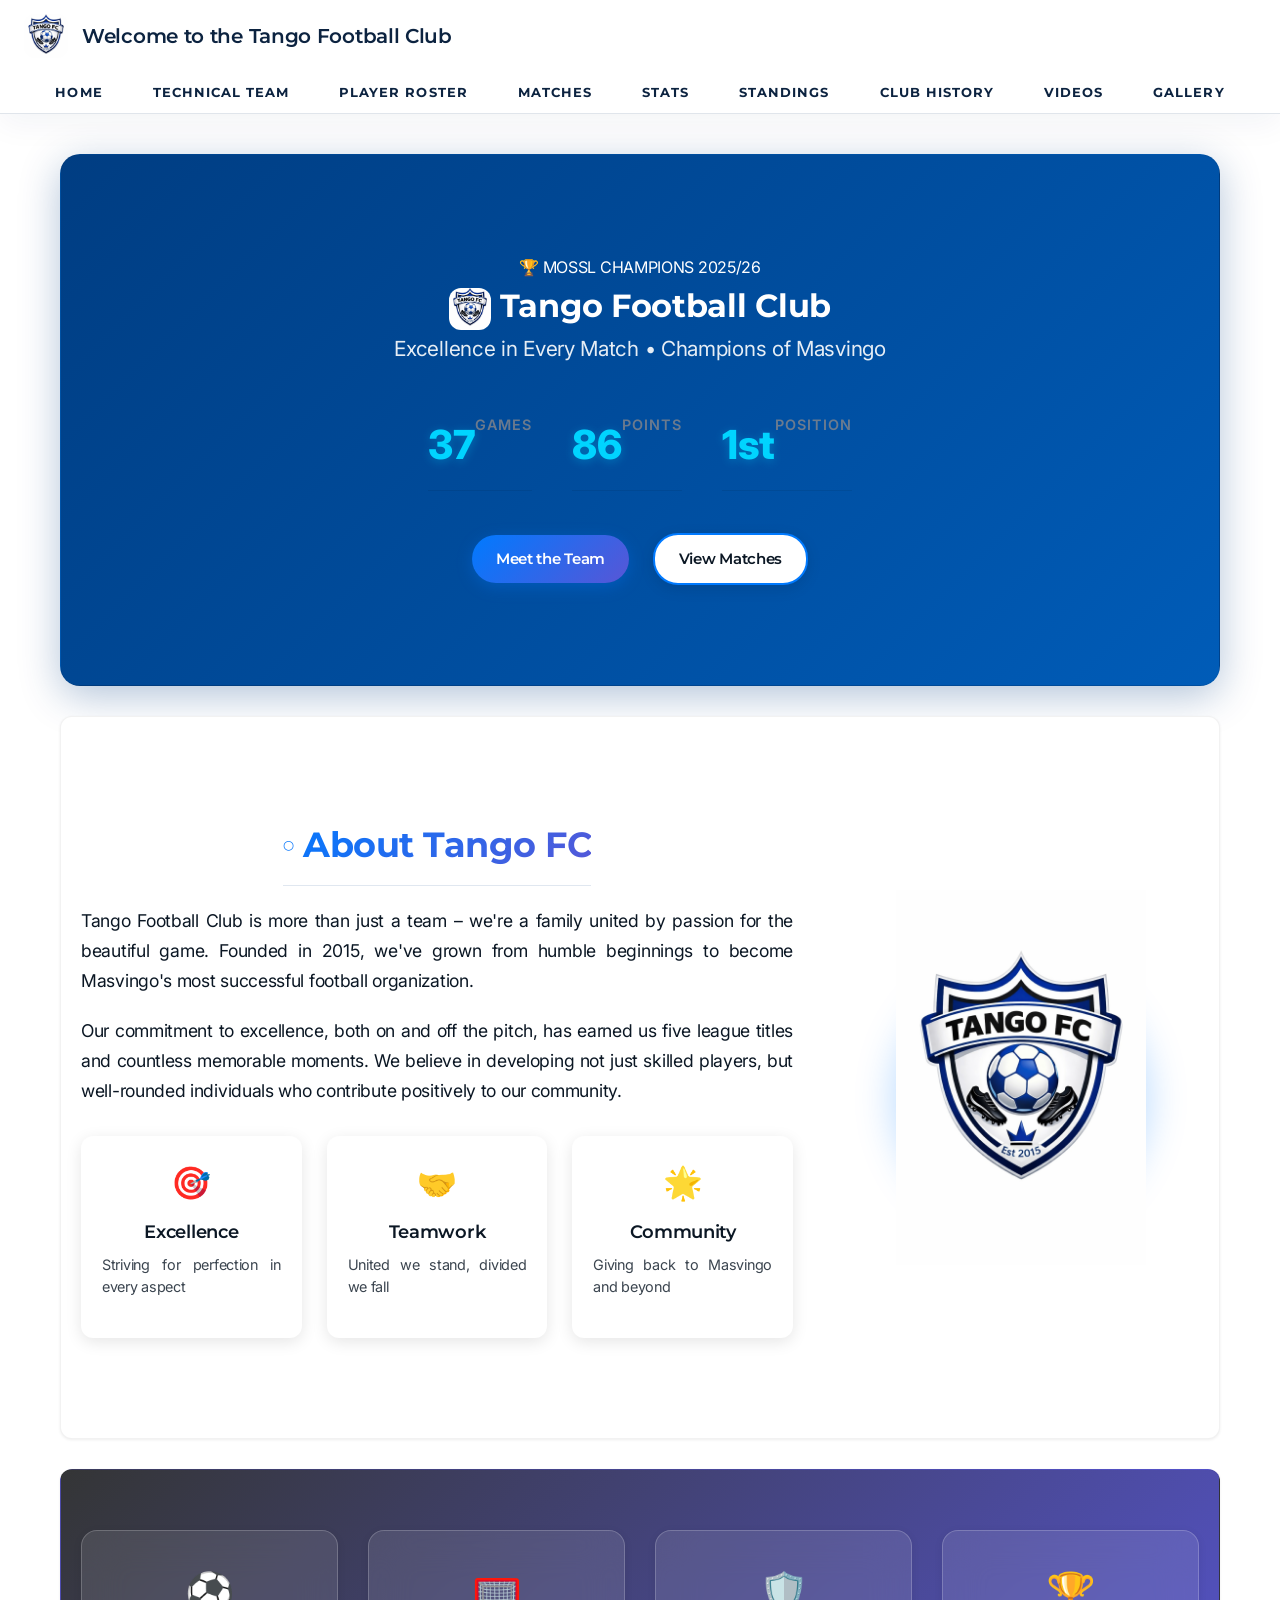
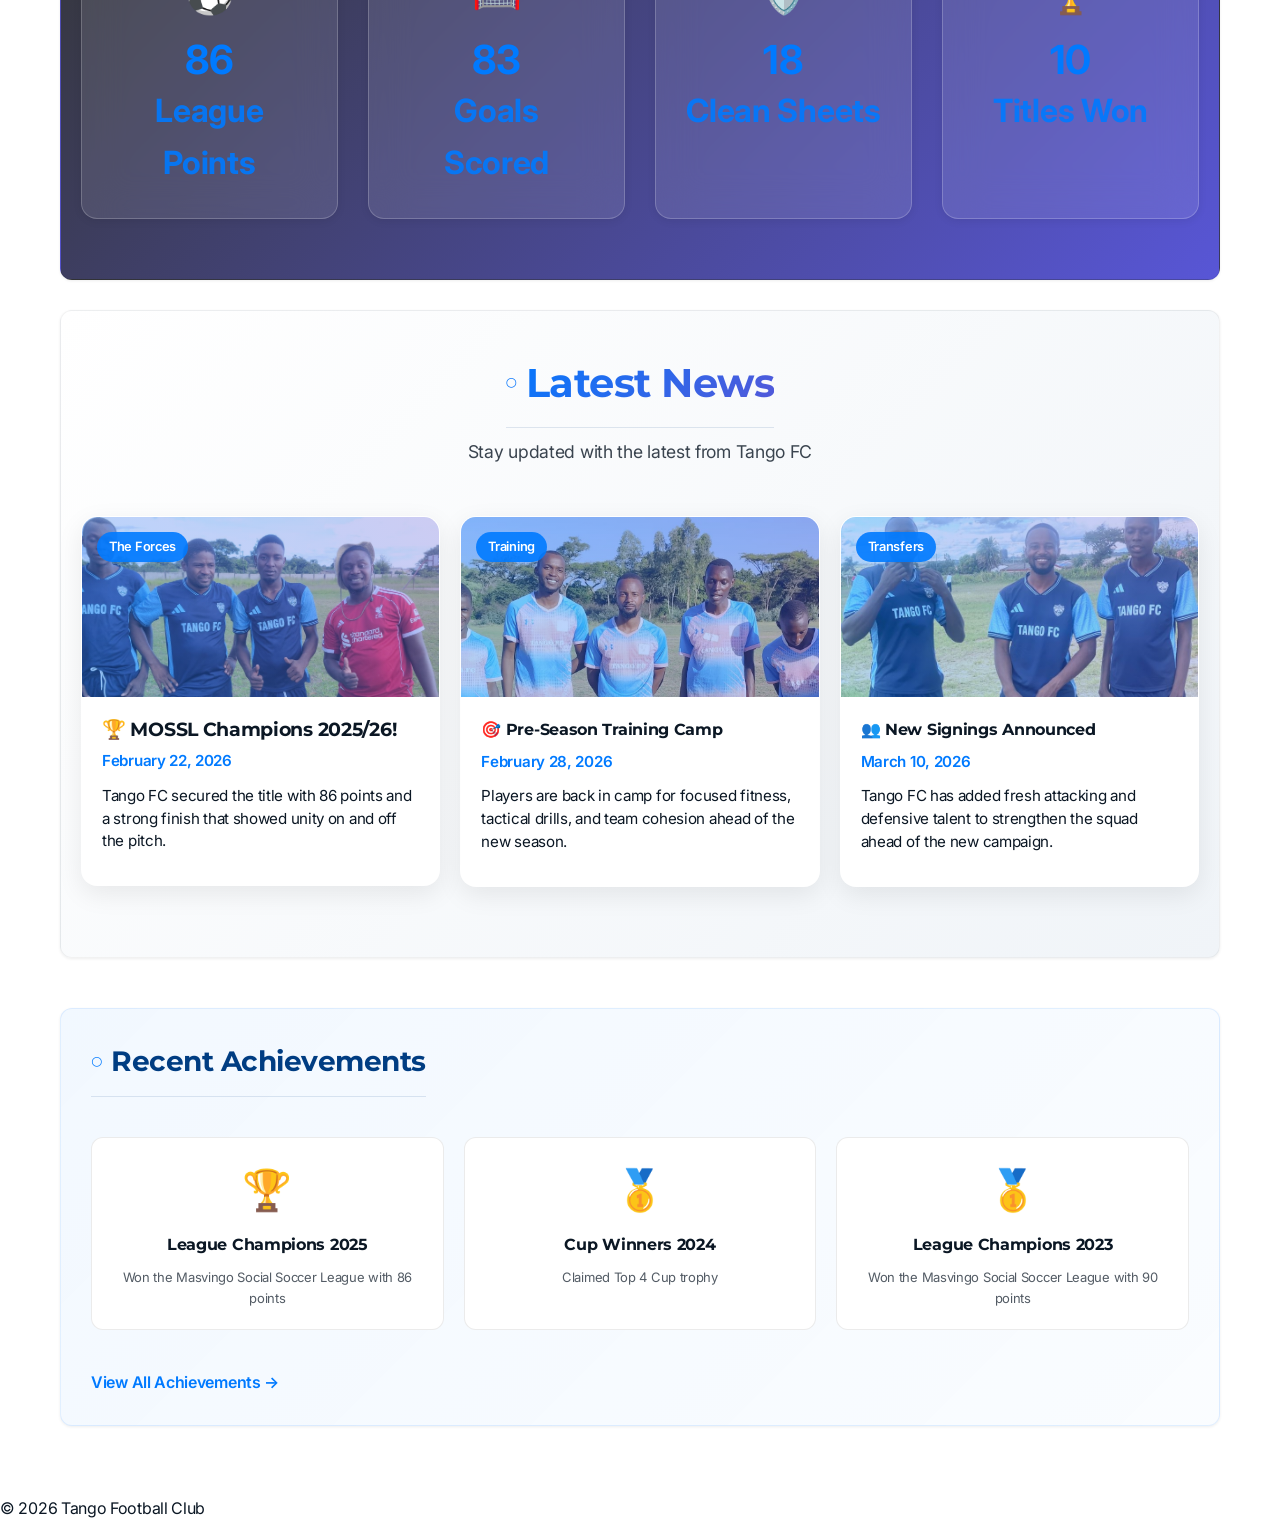
==== commit d17dd312: "menu" ====
--- a/index.html
+++ b/index.html
@@ -23,7 +23,7 @@
                 <li><a href="roster.html">Player Roster</a></li>
                 <li><a href="matches.html">Matches</a></li>
                 <li><a href="stats.html">Stats</a></li>
-                <li><a href="league-standings.html">League Standings</a></li>
+                <li><a href="league-standings.html">Standings</a></li>
                 <li><a href="history.html">Club History</a></li>
                 <li><a href="videos.html">Videos</a></li>
                 <li><a href="gallery.html">Gallery</a></li>
--- a/css/style.css
+++ b/css/style.css
@@ -873,6 +873,31 @@
 
 /* ========== RESPONSIVE STYLES ========== */
 @media(max-width: 768px) {
+    /* Mobile navigation - two rows */
+    .nav-links {
+        flex-wrap: wrap;
+        justify-content: center;
+        gap: 8px 12px;
+        padding: 12px;
+        max-height: none;
+    }
+
+    .nav-links li {
+        flex: 0 0 auto;
+        min-width: 0;
+    }
+
+    .nav-links li a {
+        font-size: 11px;
+        padding: 6px 8px;
+        white-space: nowrap;
+    }
+
+    /* Force two rows by limiting width */
+    .nav-links li:nth-child(n+6) {
+        margin-top: 4px;
+    }
+
     .players-cube-grid {
         padding: 10px;
 
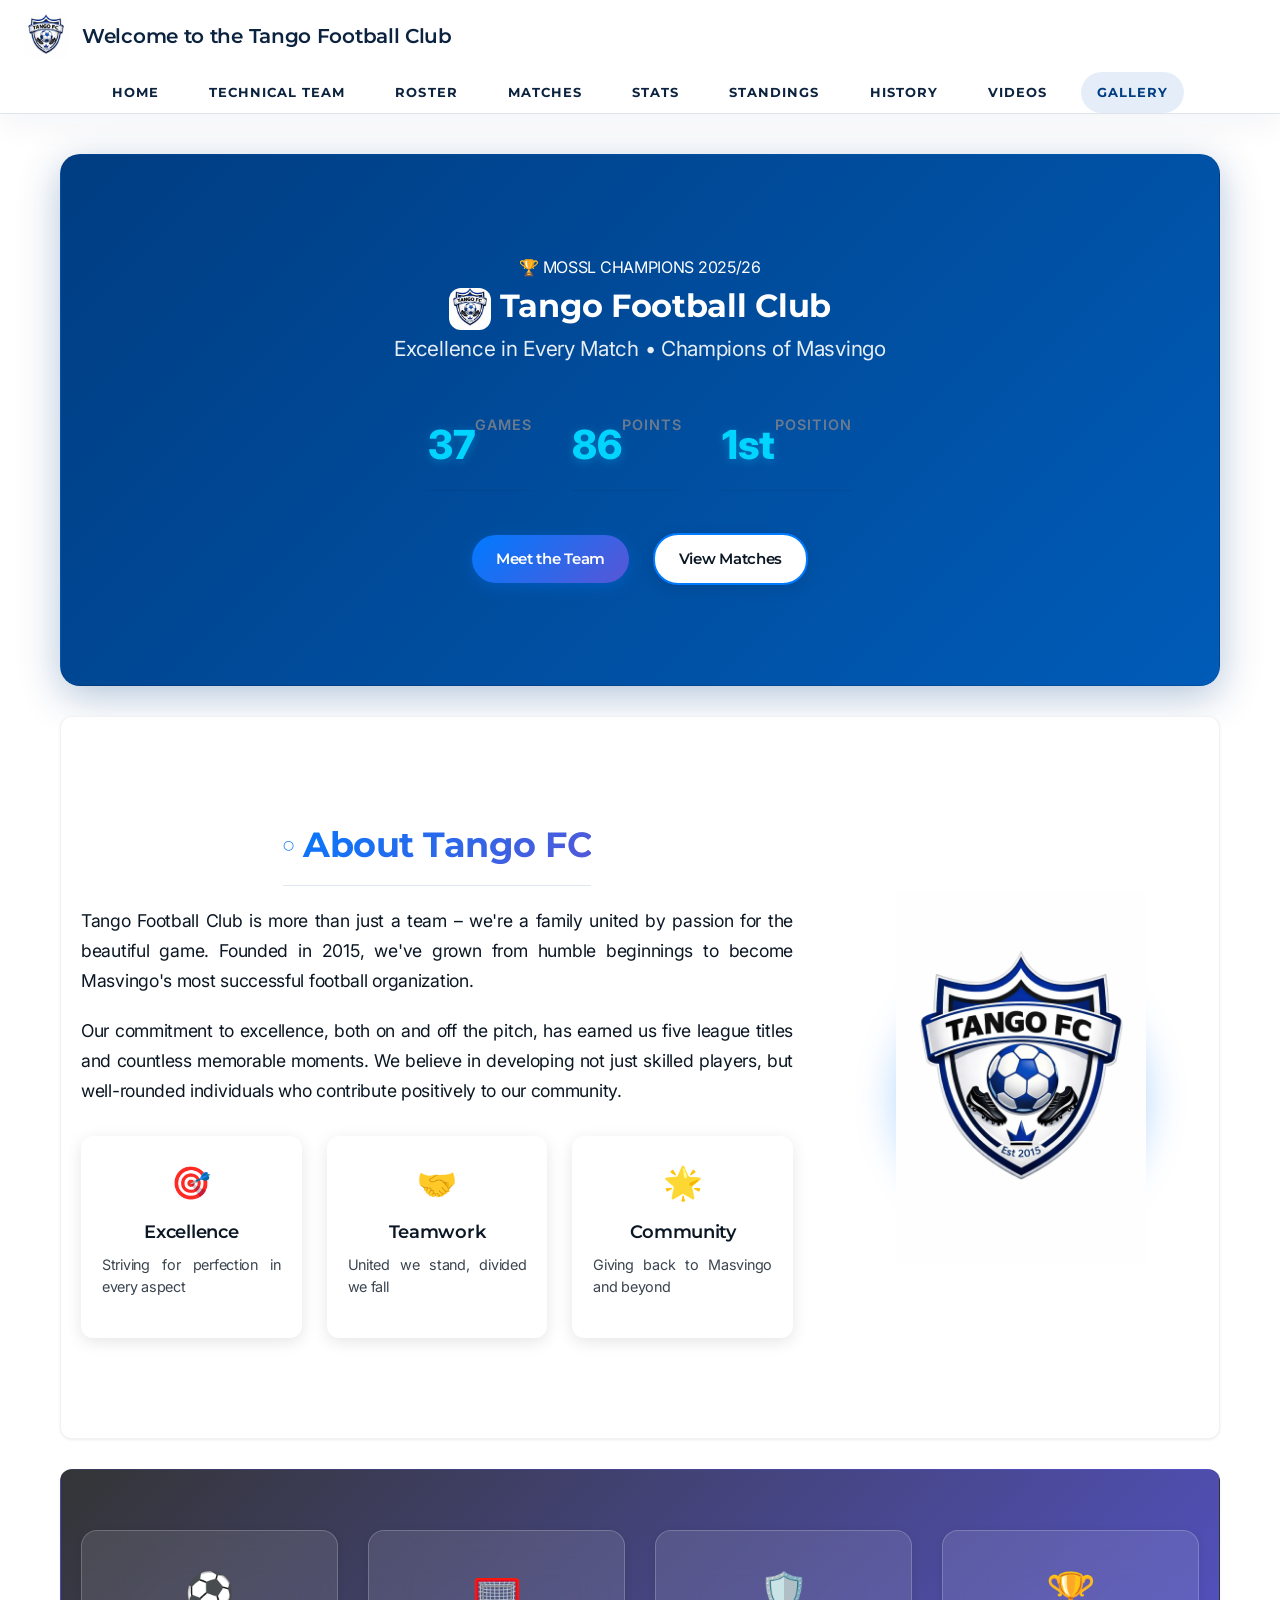
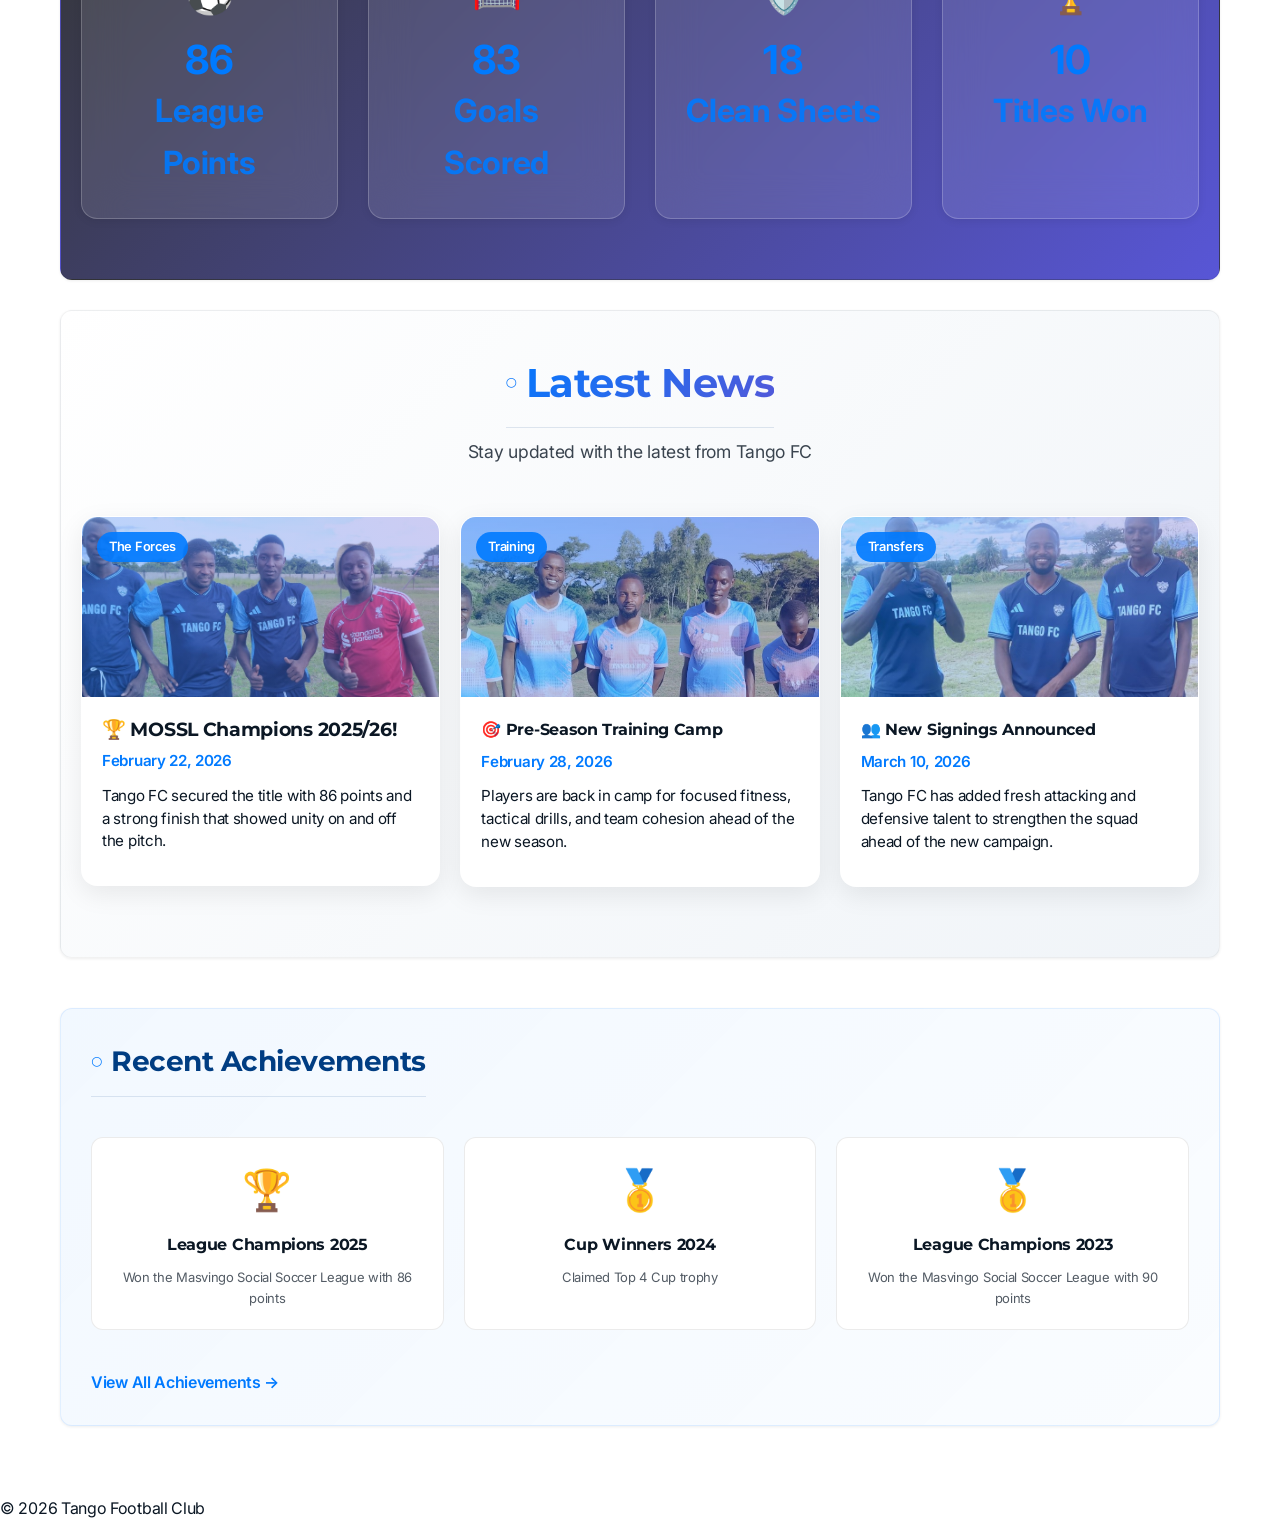
==== commit 3c8e76fc: "menu" ====
--- a/index.html
+++ b/index.html
@@ -19,14 +19,14 @@
         <nav>
             <ul class="nav-links">
                 <li><a href="index.html">Home</a></li>
-                <li><a href="technical-team.html">Technical Team</a></li>
-                <li><a href="roster.html">Player Roster</a></li>
-                <li><a href="matches.html">Matches</a></li>
-                <li><a href="stats.html">Stats</a></li>
-                <li><a href="league-standings.html">Standings</a></li>
-                <li><a href="history.html">Club History</a></li>
-                <li><a href="videos.html">Videos</a></li>
-                <li><a href="gallery.html">Gallery</a></li>
+            <li><a href="technical-team.html">Technical Team</a></li>
+            <li><a href="roster.html">Roster</a></li>
+            <li><a href="matches.html">Matches</a></li>
+            <li><a href="stats.html">Stats</a></li>
+            <li><a href="league-standings.html">Standings</a></li>
+            <li><a href="history.html">History</a></li>
+            <li><a href="videos.html">Videos</a></li>
+            <li><a href="gallery.html" class="active">Gallery</a></li>
                
             </ul>
         </nav>
--- a/css/style.css
+++ b/css/style.css
@@ -951,6 +951,65 @@
 
     .player-front-content h3 {
         font-size: 18px;
+    }
+
+    /* Hero Section Mobile */
+    .hero {
+        margin: 15px 0;
+        padding: 40px 20px;
+        border-radius: 12px;
+    }
+
+    .hero-content h1 {
+        font-size: 24px;
+        margin-bottom: 10px;
+    }
+
+    .hero-badge {
+        font-size: 12px;
+        margin-bottom: 15px;
+    }
+
+    .hero-content h2 {
+        font-size: 24px;
+    }
+
+    .hero-content p {
+        font-size: 14px;
+        margin-bottom: 15px;
+    }
+
+    .hero-stats {
+        gap: 12px;
+        margin-bottom: 15px;
+    }
+
+    .hero-stats .stat-item {
+        flex-direction: column;
+        gap: 4px;
+    }
+
+    .hero-stats .stat-number {
+        font-size: 18px;
+    }
+
+    .hero-stats .stat-label {
+        font-size: 11px;
+    }
+
+    .hero-actions {
+        flex-direction: column;
+        gap: 10px;
+    }
+
+    .hero-actions a {
+        font-size: 14px;
+        padding: 10px 20px;
+    }
+
+    .hero-logo {
+        height: 30px;
+        width: 30px;
     }
 }
 
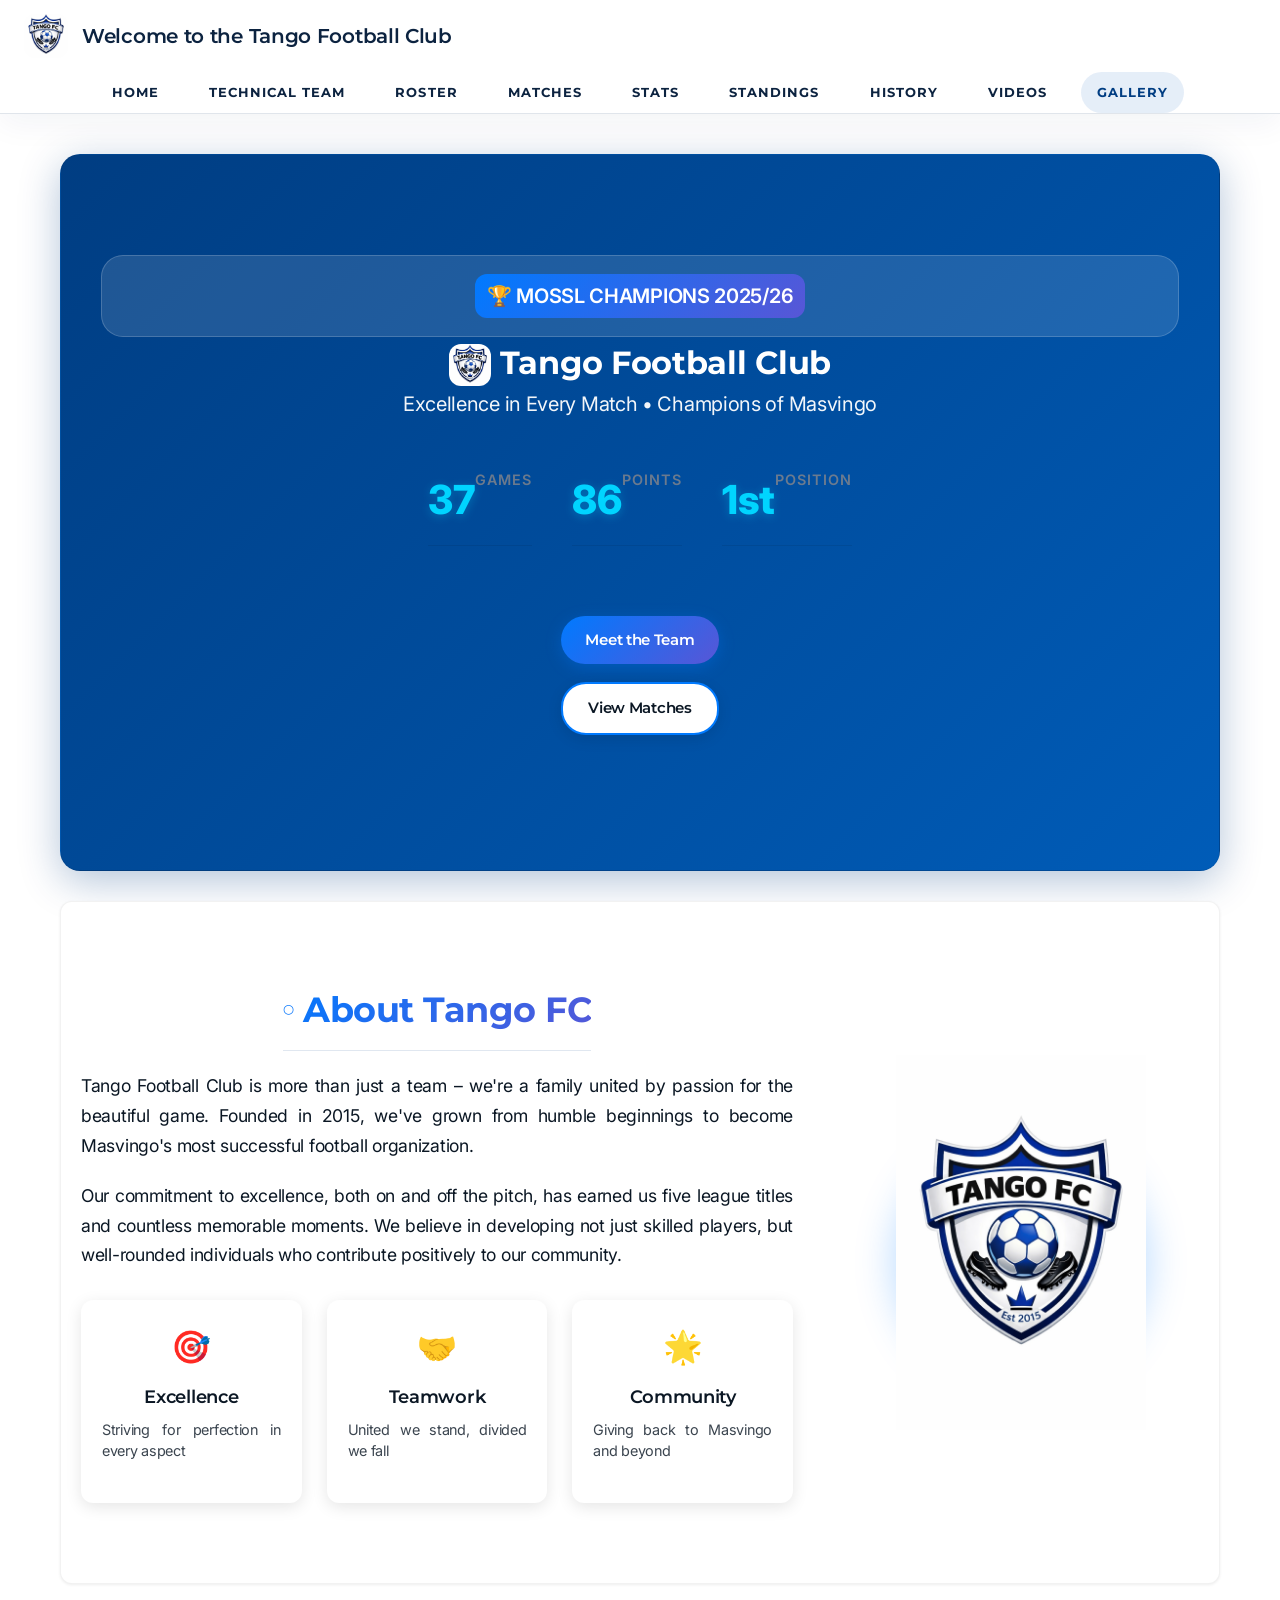
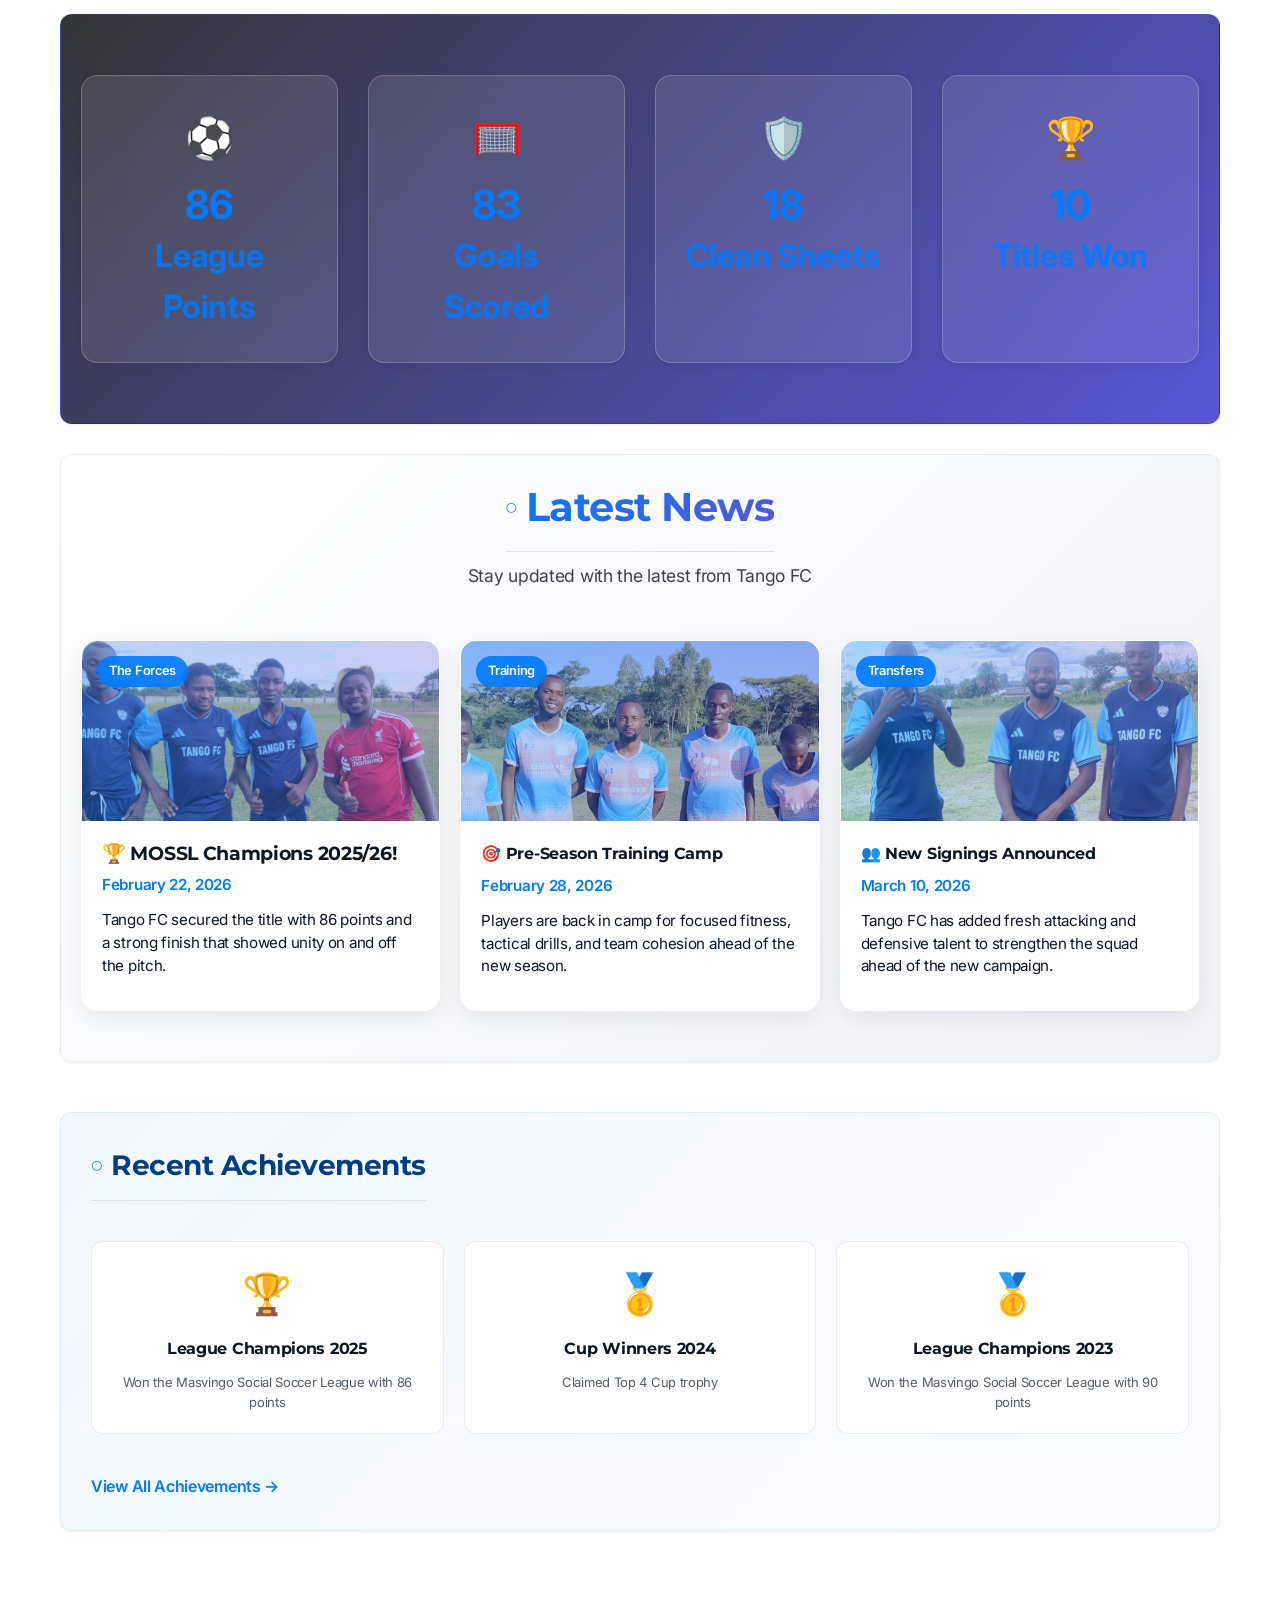
==== commit b2878987: "new" ====
--- a/index.html
+++ b/index.html
@@ -5,6 +5,7 @@
     <meta name="viewport" content="width=device-width, initial-scale=1.0">
     <title>Tango Football Club</title>
     <link rel="stylesheet" href="css/style.css">
+    <link rel="stylesheet" href="css/index.css">
     <link rel="stylesheet"
 href="https://cdnjs.cloudflare.com/ajax/libs/font-awesome/6.5.0/css/all.min.css">
 </head>
@@ -73,24 +74,24 @@
             <div class="section-container">
                 <div class="about-content">
                     <div class="about-text">
-                        <h2 style="text-align: centre;">About Tango FC</h2>
+                        <h2 style="text-align: center;">About Tango FC</h2>
                         <p>Tango Football Club is more than just a team – we're a family united by passion for the beautiful game. Founded in 2015, we've grown from humble beginnings to become Masvingo's most successful football organization.</p>
                         <p>Our commitment to excellence, both on and off the pitch, has earned us five league titles and countless memorable moments. We believe in developing not just skilled players, but well-rounded individuals who contribute positively to our community.</p>
                         <div class="about-values">
                             <div class="value-item">
                                 <span class="value-icon">🎯</span>
                                 <h4>Excellence</h4>
-                                <p>Striving for perfection in every aspect</p>
+                                <p align="center">Striving for perfection in every aspect</p>
                             </div>
                             <div class="value-item">
                                 <span class="value-icon">🤝</span>
                                 <h4>Teamwork</h4>
-                                <p>United we stand, divided we fall</p>
+                                <p align="center">United we stand, divided we fall</p>
                             </div>
                             <div class="value-item">
                                 <span class="value-icon">🌟</span>
                                 <h4>Community</h4>
-                                <p>Giving back to Masvingo and beyond</p>
+                                <p align="center">Giving back to Masvingo and beyond</p>
                             </div>
                         </div>
                     </div>
--- a/css/style.css
+++ b/css/style.css
@@ -3116,6 +3116,7 @@
     display: flex;
     overflow: hidden;
     flex-direction: column;
+    position: relative;
 
     transition: transform 0.3s ease, box-shadow 0.3s ease;
 
@@ -5475,6 +5476,267 @@
     color: var(--text-color);
 }
 
+.stats-hero {
+    display: flex;
+    justify-content: space-between;
+    align-items: center;
+    flex-wrap: wrap;
+    gap: 20px;
+    margin-bottom: 30px;
+    padding: 26px 28px;
+    border-radius: 24px;
+    background: linear-gradient(135deg, #0b3d91, #0a6ad4);
+    color: #fff;
+    box-shadow: 0 18px 50px rgba(11, 23, 36, 0.18);
+}
+
+.stats-hero .hero-copy {
+    max-width: 780px;
+}
+
+.stats-hero .hero-copy h2 {
+    font-size: 2.25rem;
+    margin-bottom: 14px;
+    line-height: 1.05;
+}
+
+.stats-hero .hero-copy p,
+.stats-hero .hero-copy .hero-tag {
+    color: rgba(255, 255, 255, 0.86);
+}
+
+.stats-hero .hero-tag {
+    display: inline-block;
+    margin-bottom: 14px;
+    font-size: 0.8rem;
+    text-transform: uppercase;
+    letter-spacing: 0.18em;
+}
+
+.hero-badge {
+    display: grid;
+    place-items: center;
+    padding: 18px;
+    min-width: 190px;
+    border-radius: 22px;
+    background: rgba(255, 255, 255, 0.12);
+    border: 1px solid rgba(255, 255, 255, 0.18);
+}
+
+.badge-icon {
+    width: 64px;
+    height: 64px;
+    border-radius: 50%;
+    object-fit: cover;
+    margin-bottom: 10px;
+}
+
+.badge-copy span {
+    display: block;
+    font-size: 0.8rem;
+    color: rgba(255, 255, 255, 0.78);
+}
+
+.badge-copy strong {
+    display: block;
+    font-size: 1.2rem;
+    margin-top: 2px;
+}
+
+.summary-icon {
+    display: inline-flex;
+    align-items: center;
+    justify-content: center;
+    width: 42px;
+    height: 42px;
+    margin: 0 auto 10px;
+    border-radius: 50%;
+    background: rgba(0, 97, 190, 0.1);
+    color: #0b3d91;
+    font-size: 1.1rem;
+}
+
+.league-summary-cards {
+    display: grid;
+    grid-template-columns: repeat(auto-fit, minmax(160px, 1fr));
+    gap: 14px;
+    margin-top: 18px;
+}
+
+.league-summary-card {
+    background-color: var(--card-bg);
+    border: 1px solid rgba(0, 45, 90, 0.1);
+    border-radius: 16px;
+    padding: 16px 18px;
+    text-align: center;
+}
+
+.league-summary-card .summary-label {
+    font-size: 0.78rem;
+    margin-bottom: 8px;
+    color: rgba(11, 23, 36, 0.72);
+}
+
+.league-summary-card strong {
+    font-size: 1.8rem;
+    color: #0b3d91;
+}
+
+.summary-note {
+    margin-top: 14px;
+    color: rgba(11, 23, 36, 0.68);
+    font-size: 0.95rem;
+}
+
+.team-metrics-grid {
+    display: grid;
+    grid-template-columns: repeat(auto-fit, minmax(170px, 1fr));
+    gap: 16px;
+    margin-top: 24px;
+}
+
+.team-metric-card {
+    background: var(--card-bg);
+    border: 1px solid rgba(0, 45, 90, 0.12);
+    border-radius: 18px;
+    padding: 18px;
+    text-align: center;
+}
+
+.team-metric-card .metric-label {
+    display: block;
+    font-size: 0.85rem;
+    font-weight: 600;
+    margin-bottom: 10px;
+    color: rgba(11, 23, 36, 0.72);
+    text-transform: uppercase;
+    letter-spacing: 0.08em;
+}
+
+.team-metric-card strong {
+    font-size: 1.8rem;
+    color: #0b3d91;
+}
+
+.form-badges {
+    display: flex;
+    justify-content: center;
+    gap: 10px;
+    flex-wrap: wrap;
+}
+
+.form-badge {
+    display: inline-flex;
+    align-items: center;
+    justify-content: center;
+    min-width: 32px;
+    height: 32px;
+    border-radius: 999px;
+    font-weight: 700;
+    color: #fff;
+    background: rgba(11, 61, 145, 0.85);
+}
+
+.form-badge-w {
+    background: #1e7e34;
+}
+
+.form-badge-d {
+    background: #f0ad4e;
+}
+
+.form-badge-l {
+    background: #c82333;
+}
+
+.form-empty {
+    color: rgba(11, 23, 36, 0.65);
+    font-weight: 600;
+}
+
+.form-panel {
+    margin-bottom: 30px;
+    padding: 22px 24px;
+    border-radius: 20px;
+    background: var(--card-bg);
+    border: 1px solid rgba(0, 45, 90, 0.12);
+}
+
+.form-panel h2 {
+    margin-bottom: 18px;
+}
+
+.form-panel-content {
+    display: grid;
+    grid-template-columns: 1fr;
+    gap: 16px;
+}
+
+.form-summary-text {
+    color: rgba(11, 23, 36, 0.75);
+}
+
+.recent-form-list {
+    display: grid;
+    gap: 12px;
+}
+
+.recent-match-card {
+    display: grid;
+    grid-template-columns: 48px 1fr;
+    gap: 16px;
+    align-items: center;
+    padding: 16px;
+    border-radius: 16px;
+    background: rgba(0, 45, 90, 0.03);
+    border: 1px solid rgba(0, 45, 90, 0.08);
+}
+
+.recent-match-result {
+    width: 48px;
+    height: 48px;
+    display: grid;
+    place-items: center;
+    border-radius: 50%;
+    font-weight: 700;
+    color: #fff;
+}
+
+.form-win .recent-match-result {
+    background: #1e7e34;
+}
+
+.form-draw .recent-match-result {
+    background: #f0ad4e;
+}
+
+.form-loss .recent-match-result {
+    background: #c82333;
+}
+
+.recent-match-detail {
+    display: grid;
+    gap: 6px;
+}
+
+.recent-match-teams,
+.recent-match-score,
+.recent-match-date {
+    display: block;
+}
+
+.recent-match-teams {
+    font-weight: 700;
+}
+
+.recent-match-score {
+    color: #0b3d91;
+}
+
+.recent-match-date {
+    color: rgba(11, 23, 36, 0.62);
+}
+
 .stats-controls {
     margin-bottom: 24px;
 }
@@ -5683,11 +5945,69 @@
 }
 
 .standings-card {
-    background: linear-gradient(180deg, #f8fbff 0%, #edf4ff 100%);
-    border: 1px solid rgba(37, 99, 235, 0.16);
-    border-radius: 22px;
+    background: #f6f9ff;
+    border: 1px solid rgba(11, 61, 145, 0.16);
+    border-radius: 28px;
     padding: 28px;
-    box-shadow: 0 20px 40px rgba(15, 47, 120, 0.08);
+    box-shadow: 0 22px 50px rgba(11, 41, 91, 0.12);
+}
+
+.standings-topbar {
+    display: grid;
+    place-items: center;
+    gap: 16px;
+    padding: 18px 24px 10px;
+    position: relative;
+    margin-bottom: 22px;
+}
+
+.standings-tab-wrap {
+    display: flex;
+    gap: 16px;
+    position: absolute;
+    top: 0;
+    left: 50%;
+    transform: translateX(-50%);
+    padding: 12px 18px;
+    background: #ffffff;
+    border-radius: 999px;
+    box-shadow: 0 18px 40px rgba(11, 41, 91, 0.08);
+}
+
+.standings-tab {
+    display: inline-flex;
+    align-items: center;
+    justify-content: center;
+    padding: 10px 22px;
+    border-radius: 999px;
+    background: #ffffff;
+    color: #0b3d91;
+    font-size: 0.85rem;
+    font-weight: 700;
+    letter-spacing: 0.14em;
+    text-transform: uppercase;
+    box-shadow: 0 8px 20px rgba(11, 41, 91, 0.08);
+}
+
+.standings-badge {
+    padding: 20px;
+    border-radius: 24px;
+    background: #ffffff;
+    box-shadow: 0 24px 48px rgba(11, 41, 91, 0.08);
+}
+
+.standings-badge img {
+    width: 110px;
+    height: 110px;
+    object-fit: cover;
+    border-radius: 24px;
+    border: 3px solid #0b3d91;
+    background: #ffffff;
+}
+
+.standings-label,
+.standings-week {
+    display: none;
 }
 
 .standings-card p {
@@ -5706,27 +6026,58 @@
 .standings-table {
     width: 100%;
     border-collapse: collapse;
-    margin-top: 16px;
+    margin-top: 24px;
+    background: #ffffff;
+    border-radius: 18px;
+    overflow: hidden;
+    box-shadow: 0 12px 32px rgba(11, 41, 91, 0.06);
 }
 
 .standings-table th,
 .standings-table td {
-    padding: 16px 18px;
-    border-bottom: 1px solid rgba(37, 99, 235, 0.12);
+    padding: 18px 20px;
+    border-bottom: 1px solid rgba(11, 61, 145, 0.09);
     text-align: left;
 }
 
 .standings-table th {
-    background: rgba(37, 99, 235, 0.08);
-    color: #0f172a;
+    background: rgba(11, 61, 145, 0.12);
+    color: #0b3d91;
     font-weight: 700;
+    font-size: 0.95rem;
+    letter-spacing: 0.05em;
+    text-transform: uppercase;
+}
+
+.standings-table tbody tr {
+    background: #ffffff;
+    transition: background 0.2s ease;
+}
+
+.standings-table tbody tr:nth-child(even) {
+    background: rgba(11, 61, 145, 0.02);
+}
+
+.standings-table tbody tr:hover {
+    background: rgba(11, 61, 145, 0.06);
+}
+
+.standings-table tbody tr.highlight {
+    background: linear-gradient(135deg, rgba(11, 61, 145, 0.14), rgba(11, 61, 145, 0.08));
+    border-left: 5px solid #0b3d91;
+    font-weight: 700;
+}
+
+.standings-table tbody tr.highlight td {
+    color: #0b3d91;
+    padding-left: 18px;
 }
 
 .standings-header .standings-subtitle {
     font-family: var(--font-base);
     font-size: 1.1rem;
     font-weight: 600;
-    color: #335eeb;
+    color: #0b3d91;
     margin: 0.75rem auto 0;
     max-width: 720px;
 }
@@ -5736,18 +6087,15 @@
     margin-top: 1.25rem;
 }
 
-.standings-table tbody tr:nth-child(even) {
-    background: rgba(237, 242, 255, 0.75);
-}
-
-.standings-table tbody tr.highlight {
-    background: linear-gradient(135deg, rgba(56, 189, 248, 0.18), rgba(59, 130, 246, 0.08));
-    border-left: 4px solid #2563eb;
+.standings-footer {
+    margin-top: 22px;
+    padding: 16px 18px;
+    border-radius: 18px;
+    background: #0b3d91;
+    color: #fff;
     font-weight: 700;
-}
-
-.standings-table tbody tr.highlight td {
-    color: #0f172a;
+    text-align: center;
+    letter-spacing: 0.08em;
 }
 
 @media (max-width: 768px) {
--- a/css/index.css
+++ b/css/index.css
@@ -0,0 +1,506 @@
+.hero {
+    margin: 20px 0;
+    padding: 100px 40px;
+    text-align: center;
+    color: white;
+    border-radius: 20px;
+    background: linear-gradient(135deg, #003d82 0%, #005cb8 100%);
+    box-shadow: 0 10px 40px rgba(0, 61, 130, 0.3);
+}
+
+.hero-background {
+    position: relative;
+}
+
+.hero-overlay,
+.hero-pattern {
+    position: absolute;
+    inset: 0;
+}
+
+.hero-overlay {
+    background: rgba(0, 0, 0, 0.18);
+}
+
+.hero-pattern {
+    background-image: radial-gradient(circle at top left, rgba(255, 255, 255, 0.18), transparent 35%), radial-gradient(circle at bottom right, rgba(255, 255, 255, 0.08), transparent 45%);
+}
+
+.hero-content h2 {
+    font-size: 48px;
+    font-weight: 700;
+    margin-bottom: 10px;
+    letter-spacing: -1px;
+}
+
+.hero-content p {
+    font-size: 20px;
+    font-weight: 400;
+    opacity: 0.95;
+}
+
+.hero-badge span {
+    font-size: 1.25rem;
+    font-weight: 600;
+    padding: 6px 12px;
+    color: white;
+    border-radius: 12px;
+    background: linear-gradient(135deg, #007aff, #5856d6);
+}
+
+.hero-actions {
+    display: inline-flex;
+    flex-wrap: wrap;
+    justify-content: center;
+    gap: 18px;
+    margin-top: 28px;
+}
+
+.hero-scroll {
+    margin-top: 35px;
+}
+
+.about-club {
+    padding: 80px 0;
+    background: var(--bg-color);
+}
+
+.section-container {
+    max-width: 1200px;
+    margin: auto;
+    padding: 0 20px;
+}
+
+.about-content {
+    display: grid;
+    align-items: center;
+    grid-template-columns: 2fr 1fr;
+    gap: 50px;
+}
+
+.about-text h2 {
+    font-size: 2.2rem;
+    font-weight: 700;
+    margin-bottom: 20px;
+    background: linear-gradient(135deg, #007aff, #5856d6);
+    -webkit-background-clip: text;
+    background-clip: text;
+    -webkit-text-fill-color: transparent;
+}
+
+.about-text p {
+    font-size: 1.1rem;
+    line-height: 1.7;
+    margin-bottom: 20px;
+    text-align: justify;
+    text-justify: inter-word;
+}
+
+.about-values {
+    display: grid;
+    margin-top: 30px;
+    grid-template-columns: repeat(3, 1fr);
+    gap: 25px;
+}
+
+.value-item {
+    padding: 20px;
+    transition: all 0.3s ease;
+    text-align: center;
+    border: 1px solid rgba(255, 255, 255, 0.1);
+    border-radius: 12px;
+    background: var(--card-bg);
+    box-shadow: 0 4px 16px rgba(0, 0, 0, 0.1);
+}
+
+.value-item:hover {
+    transform: translateY(-5px);
+    box-shadow: 0 8px 24px rgba(0, 0, 0, 0.15);
+}
+
+.value-icon {
+    font-size: 2rem;
+    display: block;
+    margin-bottom: 10px;
+}
+
+.value-item h4 {
+    font-size: 1.1rem;
+    font-weight: 600;
+    margin-bottom: 8px;
+}
+
+.value-item p {
+    font-size: 0.9rem;
+    line-height: 1.5;
+    opacity: 0.8;
+}
+
+.about-image {
+    display: flex;
+    align-items: center;
+    justify-content: center;
+}
+
+.image-placeholder {
+    font-size: 3rem;
+    display: flex;
+    align-items: center;
+    flex-direction: column;
+    justify-content: center;
+    width: 250px;
+    height: 250px;
+    color: white;
+    border-radius: 50%;
+    background: linear-gradient(135deg, #007aff, #5856d6);
+    box-shadow: 0 20px 40px rgba(0, 122, 255, 0.3);
+}
+
+.image-placeholder p {
+    font-size: 1rem;
+    font-weight: 600;
+    margin-top: 10px;
+}
+
+.quick-stats {
+    padding: 60px 0;
+    color: yellow;
+    background: linear-gradient(135deg, #343536, #5856d6);
+}
+
+.stats-container {
+    display: grid;
+    max-width: 1200px;
+    margin: 0 auto;
+    padding: 0 20px;
+    grid-template-columns: repeat(auto-fit, minmax(200px, 1fr));
+    gap: 30px;
+}
+
+.stat-card {
+    padding: 30px;
+    transition: all 0.3s ease;
+    text-align: center;
+    border: 1px solid rgba(255, 255, 255, 0.2);
+    border-radius: 16px;
+    background: rgba(255, 255, 255, 0.1);
+    backdrop-filter: blur(20px);
+    -webkit-backdrop-filter: blur(20px);
+}
+
+.stat-card:hover {
+    transform: translateY(-5px);
+    background: rgba(255, 255, 255, 0.15);
+}
+
+.stat-icon {
+    font-size: 2.5rem;
+    display: block;
+    margin-bottom: 15px;
+}
+
+.stat-info {
+    display: flex;
+    flex-direction: column;
+    gap: 5px;
+}
+
+.stat-card .stat-value {
+    font-size: 2.5rem;
+    font-weight: 700;
+    line-height: 1;
+}
+
+.stat-desc {
+    font-size: 0.9rem;
+    font-weight: 500;
+    opacity: 0.9;
+}
+
+.featured-players {
+    padding: 80px 0;
+    background: var(--bg-color);
+}
+
+.players-showcase {
+    display: grid;
+    margin-bottom: 40px;
+    grid-template-columns: repeat(auto-fit, minmax(250px, 1fr));
+    gap: 25px;
+}
+
+.player-card {
+    overflow: hidden;
+    transition: all 0.3s ease;
+    border: 1px solid rgba(255, 255, 255, 0.1);
+    border-radius: 16px;
+    background: var(--card-bg);
+    box-shadow: 0 8px 32px rgba(0, 0, 0, 0.1);
+}
+
+.player-card:hover {
+    transform: translateY(-8px);
+    box-shadow: 0 20px 40px rgba(0, 0, 0, 0.15);
+}
+
+.player-avatar {
+    position: relative;
+    display: flex;
+    overflow: hidden;
+    align-items: center;
+    justify-content: center;
+    height: 200px;
+    background: linear-gradient(135deg, #007aff, #5856d6);
+}
+
+.player-avatar img {
+    width: 100%;
+    height: 100%;
+    object-fit: cover;
+}
+
+.player-avatar .position-badge {
+    font-size: 0.7rem;
+    font-weight: 600;
+    position: absolute;
+    z-index: 2;
+    top: 10px;
+    right: 10px;
+    padding: 4px 8px;
+    color: white;
+    border-radius: 12px;
+    background: rgba(0, 0, 0, 0.8);
+}
+
+.player-overlay {
+    position: absolute;
+    top: 0;
+    right: 0;
+    bottom: 0;
+    left: 0;
+    background: linear-gradient(45deg, rgba(0, 122, 255, 0.1), rgba(88, 86, 214, 0.1));
+}
+
+.player-card .player-info {
+    padding: 20px;
+    text-align: center;
+}
+
+.player-card .player-info h4 {
+    font-size: 1.2rem;
+    font-weight: 700;
+    margin-bottom: 5px;
+}
+
+.player-position {
+    font-size: 0.9rem;
+    font-weight: 500;
+    margin-bottom: 15px;
+    color: #007aff;
+}
+
+.player-stats {
+    font-size: 0.9rem;
+    display: flex;
+    justify-content: center;
+    opacity: 0.8;
+    gap: 15px;
+}
+
+.upcoming-matches {
+    padding: 80px 0;
+    background: var(--secondary-bg);
+}
+
+.matches-preview {
+    display: flex;
+    flex-direction: column;
+    margin-bottom: 40px;
+    gap: 20px;
+}
+
+.match-preview {
+    display: flex;
+    align-items: center;
+    padding: 20px;
+    transition: all 0.3s ease;
+    border: 1px solid rgba(255, 255, 255, 0.1);
+    border-radius: 12px;
+    background: var(--card-bg);
+    box-shadow: 0 4px 16px rgba(0, 0, 0, 0.1);
+    gap: 20px;
+}
+
+.match-preview:hover {
+    transform: translateX(5px);
+    box-shadow: 0 8px 24px rgba(0, 0, 0, 0.15);
+}
+
+.match-date {
+    display: flex;
+    align-items: center;
+    flex-direction: column;
+    min-width: 60px;
+    padding: 10px;
+    text-align: center;
+    color: white;
+    border-radius: 12px;
+    background: linear-gradient(135deg, #007aff, #5856d6);
+}
+
+.match-date .day {
+    font-size: 1.5rem;
+    font-weight: 700;
+    line-height: 1;
+}
+
+.match-date .month {
+    font-size: 0.8rem;
+    font-weight: 500;
+    margin-top: 2px;
+    text-transform: uppercase;
+}
+
+.match-details {
+    flex: 1;
+}
+
+.match-teams {
+    font-size: 1.1rem;
+    font-weight: 600;
+    display: flex;
+    align-items: center;
+    margin-bottom: 8px;
+    gap: 10px;
+}
+
+.vs {
+    font-weight: 700;
+    color: #007aff;
+}
+
+.match-info {
+    font-size: 0.9rem;
+    display: flex;
+    opacity: 0.8;
+    gap: 15px;
+}
+
+.achievement-preview {
+    margin: 50px 0;
+    padding: 30px;
+    border: 1px solid rgba(0, 123, 255, 0.1);
+    border-radius: 12px;
+    background: linear-gradient(135deg, rgba(0, 123, 255, 0.05) 0%, rgba(0, 123, 255, 0.02) 100%);
+}
+
+.achievement-grid {
+    display: grid;
+    margin: 25px 0;
+    grid-template-columns: repeat(auto-fit, minmax(200px, 1fr));
+    gap: 20px;
+}
+
+.achievement-item {
+    padding: 20px;
+    transition: all 0.3s ease;
+    text-align: center;
+    border: 1px solid rgba(0, 0, 0, 0.08);
+    border-radius: 12px;
+    background: var(--card-bg);
+}
+
+.achievement-item:hover {
+    transform: translateY(-4px);
+    box-shadow: 0 8px 20px rgba(0, 0, 0, 0.1);
+}
+
+.achievement-icon {
+    font-size: 40px;
+    display: block;
+    margin-bottom: 10px;
+}
+
+.achievement-item h4 {
+    font-size: 16px;
+    margin: 10px 0;
+}
+
+.achievement-item p {
+    font-size: 13px;
+    opacity: 0.7;
+}
+
+.view-all-link {
+    font-weight: 600;
+    display: inline-block;
+    margin-top: 15px;
+    transition: all 0.3s ease;
+    text-decoration: none;
+    color: #007aff;
+}
+
+.view-all-link:hover {
+    transform: translateX(5px);
+}
+
+@media (max-width: 768px) {
+    .news-grid {
+        grid-template-columns: 1fr;
+        gap: 20px;
+    }
+
+    .stats-container {
+        grid-template-columns: repeat(2, 1fr);
+        gap: 20px;
+    }
+
+    .players-showcase {
+        grid-template-columns: repeat(auto-fit, minmax(200px, 1fr));
+        gap: 20px;
+    }
+
+    .about-content {
+        text-align: center;
+        grid-template-columns: 1fr;
+        gap: 30px;
+    }
+
+    .about-values {
+        grid-template-columns: 1fr;
+        gap: 15px;
+    }
+
+    .match-preview {
+        flex-direction: column;
+        text-align: center;
+        gap: 15px;
+    }
+
+    .match-teams {
+        flex-direction: column;
+        gap: 5px;
+    }
+
+    .match-info {
+        justify-content: center;
+    }
+}
+
+@media (max-width: 480px) {
+    .stats-container,
+    .players-showcase,
+    .news-grid {
+        grid-template-columns: 1fr;
+    }
+
+    .about-values {
+        grid-template-columns: 1fr;
+    }
+
+    .btn-primary,
+    .btn-secondary {
+        display: block;
+        margin: 10px 0;
+    }
+}
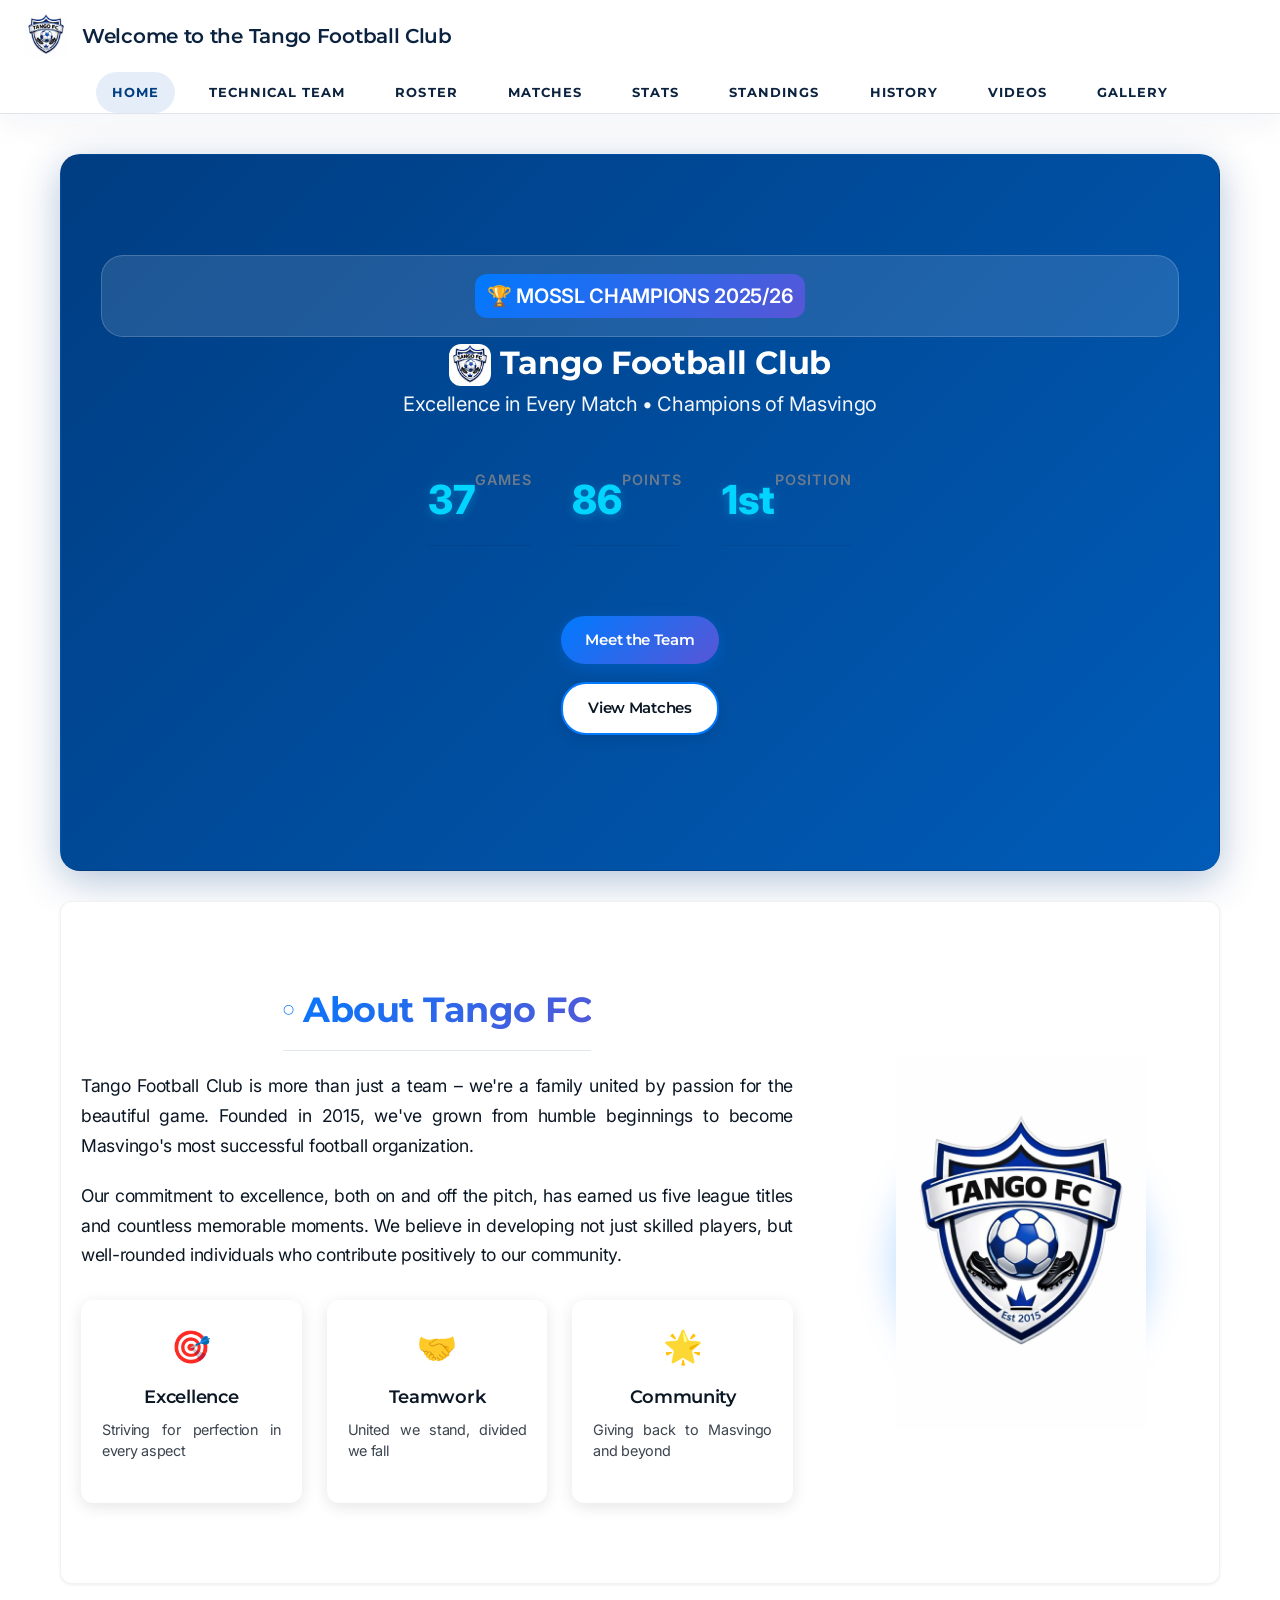
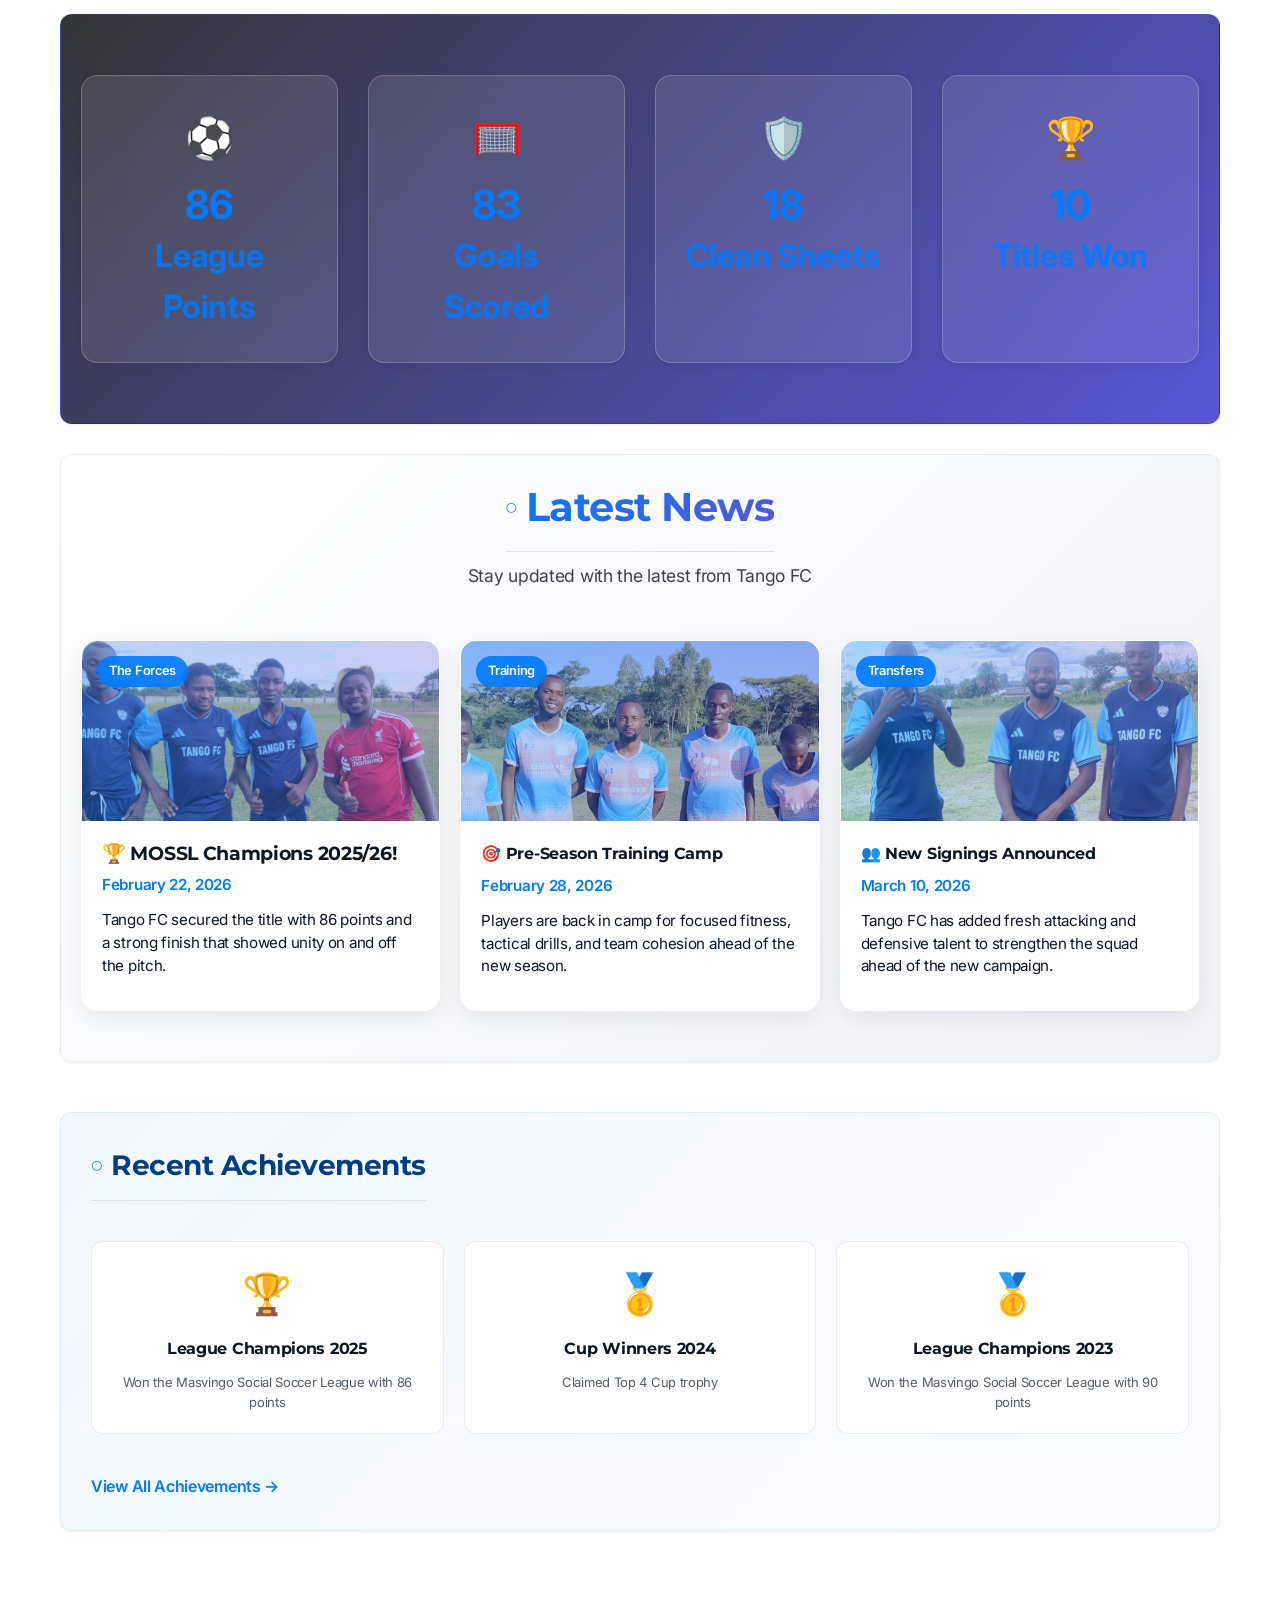
==== commit c5c01b66: "stats" ====
--- a/index.html
+++ b/index.html
@@ -19,7 +19,7 @@
         </div>
         <nav>
             <ul class="nav-links">
-                <li><a href="index.html">Home</a></li>
+                <li><a href="index.html" class="active">Home</a></li>
             <li><a href="technical-team.html">Technical Team</a></li>
             <li><a href="roster.html">Roster</a></li>
             <li><a href="matches.html">Matches</a></li>
@@ -27,7 +27,7 @@
             <li><a href="league-standings.html">Standings</a></li>
             <li><a href="history.html">History</a></li>
             <li><a href="videos.html">Videos</a></li>
-            <li><a href="gallery.html" class="active">Gallery</a></li>
+            <li><a href="gallery.html">Gallery</a></li>
                
             </ul>
         </nav>
@@ -220,15 +220,15 @@
         <p>&copy; 2026 Tango Football Club</p>
     </footer>
     <script src="js/theme.js"></script>
-    <script src="js/players.js"></script>
-    <script src="js/index.js"></script>
     <script>
-const mobileMenu = document.getElementById('mobileMenu');
-const navLinks = document.querySelector('.nav-links');
-
-mobileMenu.addEventListener('click', () => {
-  navLinks.classList.toggle('show');
-});
-</script>
+        const mobileMenu = document.getElementById('mobileMenu');
+        const navLinks = document.querySelector('.nav-links');
+
+        if (mobileMenu && navLinks) {
+            mobileMenu.addEventListener('click', () => {
+                navLinks.classList.toggle('show');
+            });
+        }
+    </script>
 </body>
 </html>
--- a/css/style.css
+++ b/css/style.css
@@ -5593,7 +5593,7 @@
     grid-template-columns: repeat(auto-fit, minmax(170px, 1fr));
     gap: 16px;
     margin-top: 24px;
-}
+}  
 
 .team-metric-card {
     background: var(--card-bg);
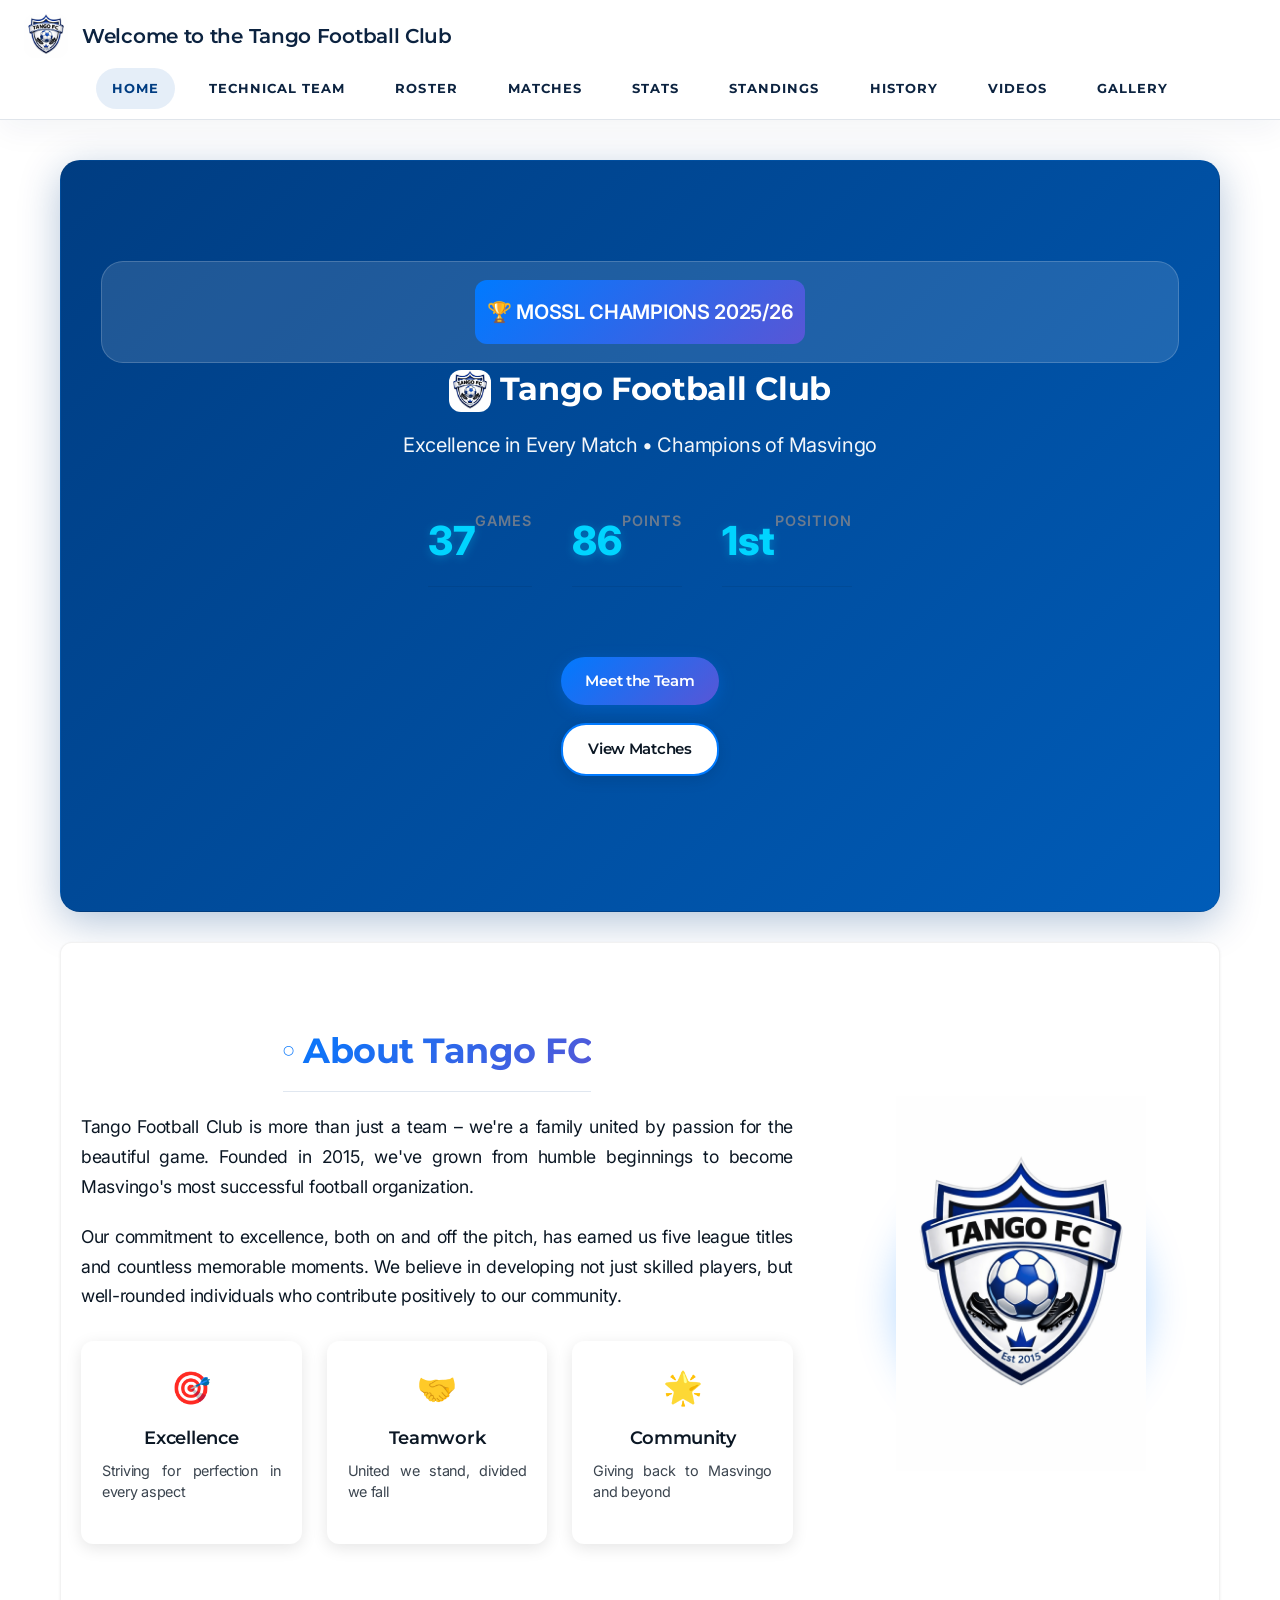
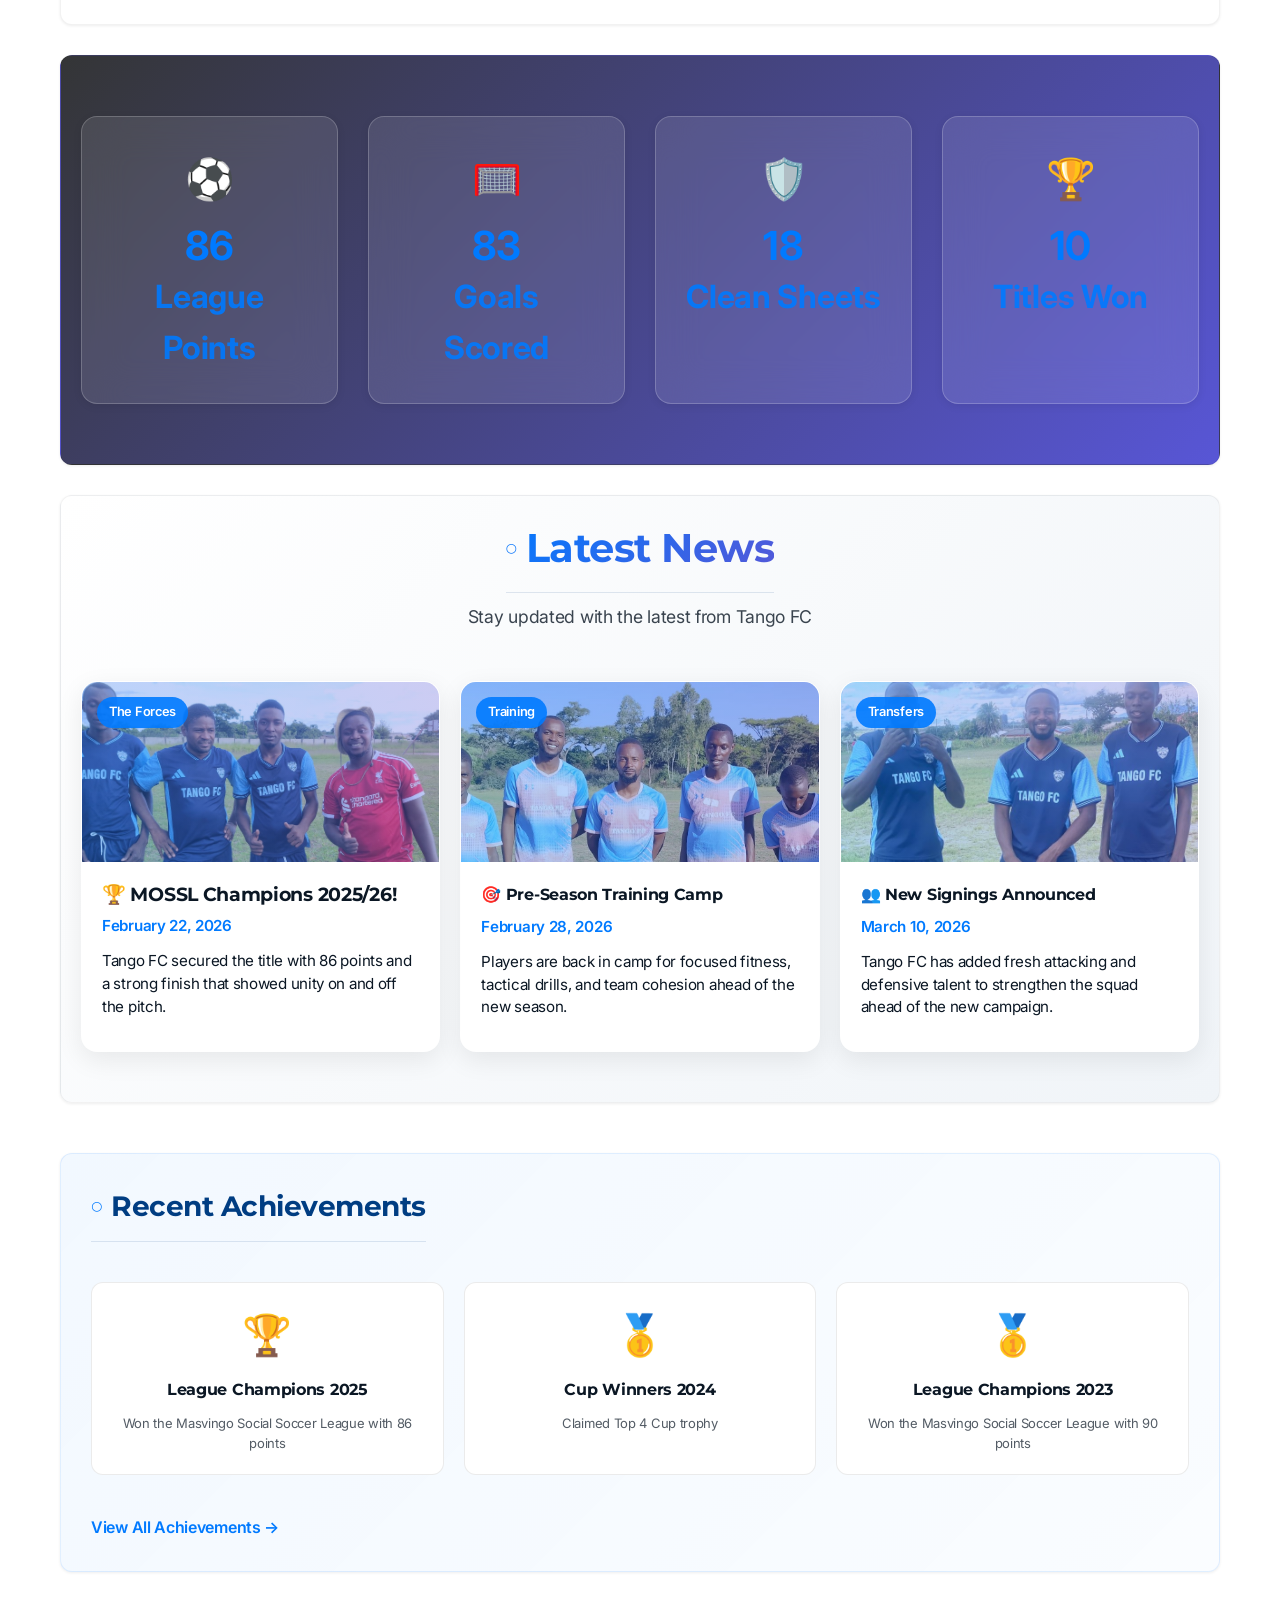
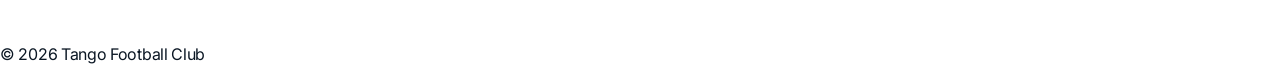
==== commit fca9fc6d: "index" ====
--- a/index.html
+++ b/index.html
@@ -4,7 +4,6 @@
     <meta charset="UTF-8">
     <meta name="viewport" content="width=device-width, initial-scale=1.0">
     <title>Tango Football Club</title>
-    <link rel="stylesheet" href="css/style.css">
     <link rel="stylesheet" href="css/index.css">
     <link rel="stylesheet"
 href="https://cdnjs.cloudflare.com/ajax/libs/font-awesome/6.5.0/css/all.min.css">
@@ -81,17 +80,17 @@
                             <div class="value-item">
                                 <span class="value-icon">🎯</span>
                                 <h4>Excellence</h4>
-                                <p align="center">Striving for perfection in every aspect</p>
+                                <p>Striving for perfection in every aspect</p>
                             </div>
                             <div class="value-item">
                                 <span class="value-icon">🤝</span>
                                 <h4>Teamwork</h4>
-                                <p align="center">United we stand, divided we fall</p>
+                                <p>United we stand, divided we fall</p>
                             </div>
                             <div class="value-item">
                                 <span class="value-icon">🌟</span>
                                 <h4>Community</h4>
-                                <p align="center">Giving back to Masvingo and beyond</p>
+                                <p>Giving back to Masvingo and beyond</p>
                             </div>
                         </div>
                     </div>
@@ -220,15 +219,5 @@
         <p>&copy; 2026 Tango Football Club</p>
     </footer>
     <script src="js/theme.js"></script>
-    <script>
-        const mobileMenu = document.getElementById('mobileMenu');
-        const navLinks = document.querySelector('.nav-links');
-
-        if (mobileMenu && navLinks) {
-            mobileMenu.addEventListener('click', () => {
-                navLinks.classList.toggle('show');
-            });
-        }
-    </script>
 </body>
 </html>
--- a/css/index.css
+++ b/css/index.css
@@ -1,3 +1,5 @@
+@import url("style.css");
+
 .hero {
     margin: 20px 0;
     padding: 100px 40px;
@@ -39,10 +41,17 @@
     opacity: 0.95;
 }
 
+.hero-subtitle {
+    font-size: 20px;
+    font-weight: 400;
+    opacity: 0.95;
+    margin: 15px 0;
+}
+
 .hero-badge span {
     font-size: 1.25rem;
     font-weight: 600;
-    padding: 6px 12px;
+    padding: 16px 12px;
     color: white;
     border-radius: 12px;
     background: linear-gradient(135deg, #007aff, #5856d6);
